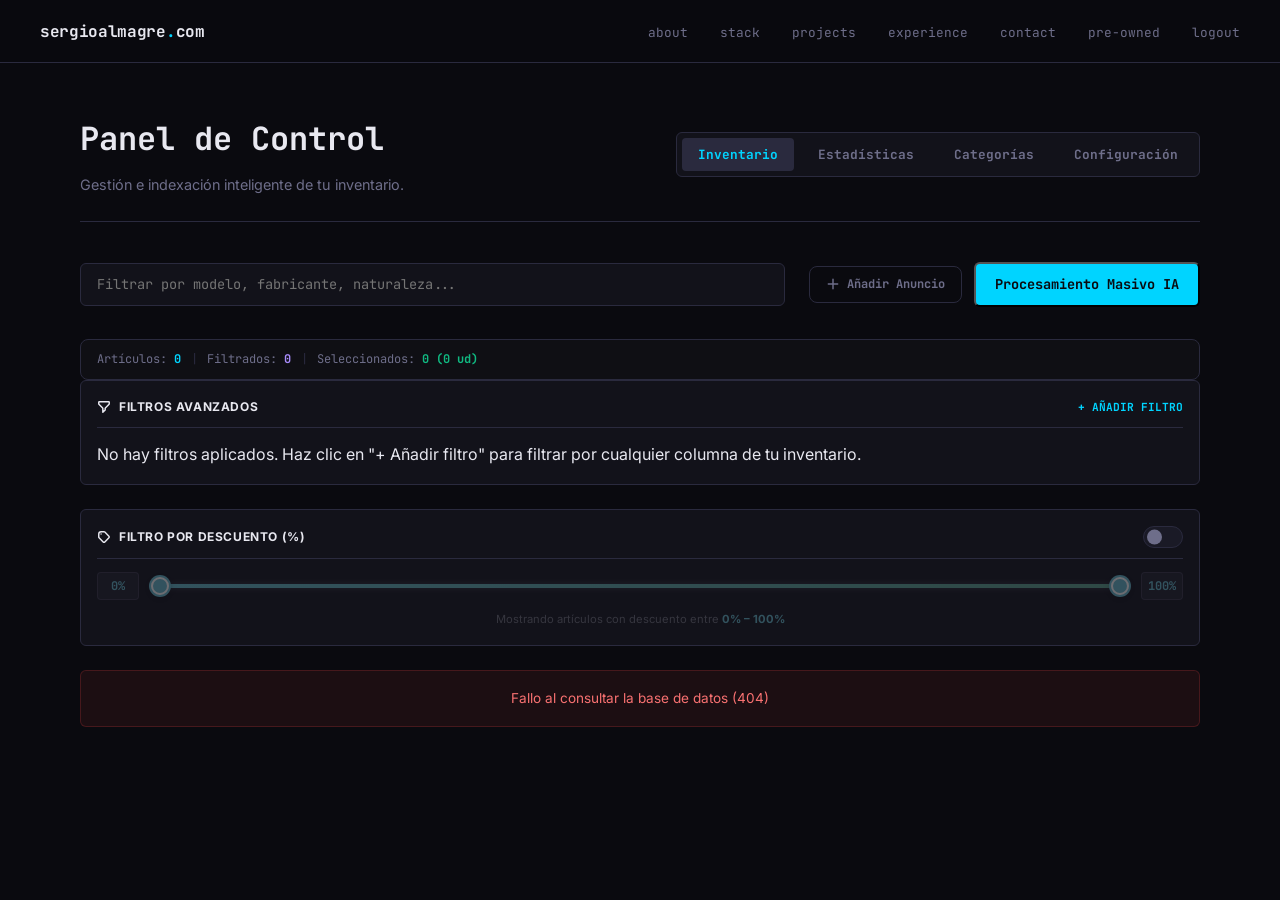
==== dashboard.html @ b67a123d "audiovisual material by category" ====
<!DOCTYPE html>
<html lang="es">
<head>
  <meta charset="UTF-8">
  <meta name="viewport" content="width=device-width, initial-scale=1.0">
  <title>Dashboard Administrador — Sergio Almagre</title>
  
  <link rel="preconnect" href="https://fonts.googleapis.com" />
  <link rel="preconnect" href="https://fonts.gstatic.com" crossorigin />
  <link href="https://fonts.googleapis.com/css2?family=JetBrains+Mono:wght@300;400;500;700&family=Inter:wght@300;400;500;600;800&display=swap" rel="stylesheet" />
  
  <link rel="stylesheet" href="style.css?v=4" />
  <link rel="stylesheet" href="preowned.css" />
  <link rel="icon" type="image/png" href="favicon.png" />
</head>
<body class="admin-body-bg">

  <!-- NAV -->
  <nav class="nav">
    <span class="nav-logo" onclick="window.location.href='/'" style="cursor: pointer;">sergioalmagre<span class="accent">.</span>com</span>
    <ul class="nav-links">
      <li><a href="/#about">about</a></li>
      <li><a href="/#stack">stack</a></li>
      <li><a href="/#projects">projects</a></li>
      <li><a href="/#experience">experience</a></li>
      <li><a href="/#contact">contact</a></li>
      <li><a href="/preowned.html">pre-owned</a></li>
      <li><a href="#" id="logout-btn" class="accent">logout</a></li>
    </ul>
  </nav>

  <main class="dashboard-container">
    
    <!-- HEADER -->
    <header class="dash-header">
      <div>
        <h1 class="dash-title">Panel de Control</h1>
        <p class="dash-subtitle">Gestión e indexación inteligente de tu inventario.</p>
      </div>
      
      <!-- TABS SELECTOR -->
      <div class="dash-tabs">
        <button class="tab-btn active" id="tab-inventario-btn" data-tab="inventario-tab">Inventario</button>
        <button class="tab-btn" id="tab-stats-btn" data-tab="stats-tab">Estadísticas</button>
        <button class="tab-btn" id="tab-categories-btn" data-tab="categories-tab">Categorías</button>
        <button class="tab-btn" id="tab-config-btn" data-tab="config-tab">Configuración</button>
      </div>
    </header>

    <!-- TOAST NOTIFICATION CONTAINER -->
    <div id="toast-container" class="toast-container"></div>

    <!-- BULK PROGRESS -->
    <div id="bulk-progress-panel" class="bulk-progress-panel hidden" style="margin-bottom: 1.5rem;">
      <div class="bulk-progress-header">
        <span>Procesando artículos con IA (Tavily + Grok)...</span>
        <button id="cancel-bulk-btn" class="btn-cancel">Detener</button>
      </div>
      <div class="progress-bar-container">
        <div id="bulk-progress-bar" class="progress-bar" style="width: 0%"></div>
      </div>
      <div id="bulk-progress-status" class="progress-status">0 de 0 procesados</div>
    </div>

    <!-- MAIN TABS CONTENT -->
    
    <!-- TAB 1: INVENTARIO -->
    <div id="inventario-tab" class="tab-content">
      <!-- INVENTARIO FILTERS -->
      <!-- ACTIONS BAR -->
      <section class="dash-actions" style="margin-top: 1.5rem;">
        <!-- Búsqueda -->
        <div class="dash-search-wrap">
          <input type="text" id="dash-search" placeholder="Filtrar por modelo, fabricante, naturaleza...">
        </div>
        
        <!-- Filtros Rápidos / Acciones -->
        <div class="dash-quick-filters" style="display: flex; gap: 0.75rem; align-items: center; flex-wrap: wrap;">
          <button id="add-item-btn" class="btn-ghost" style="padding: 0.6rem 1rem; display: flex; align-items: center; gap: 0.4rem; font-weight: 700;">
            <svg style="width: 14px; height: 14px;" fill="none" viewBox="0 0 24 24" stroke="currentColor">
              <path stroke-linecap="round" stroke-linejoin="round" stroke-width="2.5" d="M12 4v16m8-8H4" />
            </svg>
            Añadir Anuncio
          </button>
          <button id="bulk-enrich-btn" class="btn-primary bulk-btn">
            Procesamiento Masivo IA
          </button>
        </div>
      </section>

      <!-- METRICAS DE CONTEO RÁPIDAS -->
      <div class="dash-stats-bar">
        <span>Artículos: <strong class="accent" id="stat-notion-count">0</strong></span>
        <span class="divider">|</span>
        <span>Filtrados: <strong class="accent-purple" id="stat-filtered-count">0</strong></span>
        <span class="divider">|</span>
        <span>Seleccionados: <strong class="accent-green" id="stat-selected-count">0 (0 ud)</strong></span>
      </div>

      <!-- CONSTRUCTOR DE FILTROS DINÁMICOS -->
      <section class="filter-constructor-section" id="filter-constructor">
        <div class="filter-constructor-header">
          <h3>
            <svg fill="none" viewBox="0 0 24 24" stroke="currentColor" style="width: 14px; height: 14px; display: inline-block; vertical-align: middle;">
              <path stroke-linecap="round" stroke-linejoin="round" stroke-width="2.5" d="M3 4a1 1 0 011-1h16a1 1 0 011 1v2.586a1 1 0 01-.293.707l-6.414 6.414a1 1 0 00-.293.707V17l-4 4v-6.586a1 1 0 00-.293-.707L3.293 7.293A1 1 0 013 6.586V4z" />
            </svg>
            Filtros Avanzados
          </h3>
          <div class="filter-constructor-actions">
            <button type="button" id="add-filter-rule-btn" class="btn-text">+ Añadir filtro</button>
            <button type="button" id="clear-filters-btn" class="btn-text-danger hidden">Borrar filtros</button>
          </div>
        </div>
        <div id="filter-rules-list" class="filter-rules-list">
          <p class="text-xs text-dim italic py-2" id="no-filters-msg">
            No hay filtros aplicados. Haz clic en "+ Añadir filtro" para filtrar por cualquier columna de tu inventario.
          </p>
        </div>
      </section>

      <!-- FILTRO DE RANGO DE DESCUENTO -->
      <section class="filter-constructor-section discount-filter-section" id="discount-filter-section" style="margin-bottom: 1.5rem;">
        <div class="filter-constructor-header">
          <h3>
            <svg fill="none" viewBox="0 0 24 24" stroke="currentColor" style="width: 14px; height: 14px; display: inline-block; vertical-align: middle;">
              <path stroke-linecap="round" stroke-linejoin="round" stroke-width="2.5" d="M7 7h.01M7 3h5c.512 0 1.024.195 1.414.586l7 7a2 2 0 010 2.828l-7 7a2 2 0 01-2.828 0l-7-7A1.994 1.994 0 013 12V7a4 4 0 014-4z" />
            </svg>
            Filtro por Descuento (%)
          </h3>
          <label class="toggle-switch" title="Activar / Desactivar filtro de descuento">
            <input type="checkbox" id="discount-filter-toggle">
            <span class="toggle-slider"></span>
          </label>
        </div>
        <div id="discount-filter-body" class="discount-filter-body disabled">
          <div class="discount-range-labels">
            <span class="discount-range-badge min-badge">
              <span id="discount-min-label">0</span>%
            </span>
            <span class="discount-range-track-wrap">
              <div class="dual-range-wrapper">
                <div class="dual-range-track"></div>
                <div class="dual-range-fill" id="dual-range-fill"></div>
                <input type="range" id="discount-min" class="dual-range dual-range-min" min="0" max="100" value="0" step="1">
                <input type="range" id="discount-max" class="dual-range dual-range-max" min="0" max="100" value="100" step="1">
              </div>
            </span>
            <span class="discount-range-badge max-badge">
              <span id="discount-max-label">100</span>%
            </span>
          </div>
          <p style="font-size: 0.7rem; color: var(--text-dim); margin-top: 0.6rem; text-align: center;">
            Mostrando artículos con descuento entre <strong id="discount-range-summary" class="accent">0% – 100%</strong>
          </p>
        </div>
      </section>

      <!-- LOADER / ERROR STATES -->
      <div id="dash-loader" class="loader">
        <div class="spinner"></div>
        <p>Cargando inventario...</p>
      </div>
      <div id="dash-error" class="alert-box error hidden"></div>

      <!-- ITEMS CARDS CONTAINER -->
      <div id="items-list-container" class="items-list-container hidden">
        <div class="items-list-header">
          <label class="flex items-center gap-2 cursor-pointer select-none">
            <input type="checkbox" id="select-all-items" class="custom-checkbox">
            <span>Seleccionar todos</span>
          </label>
        </div>
        <div id="items-list" class="items-list">
          <!-- Se inyecta dinámicamente -->
        </div>
      </div>
    </div>

    <!-- TAB 2: ESTADÍSTICAS -->
    <div id="stats-tab" class="tab-content hidden">
      <!-- ESTADÍSTICAS FILTERS -->
      <!-- ACTIONS BAR -->
      <section class="dash-actions" style="margin-top: 1.5rem;">
        <div class="dash-search-wrap" style="flex: 1;">
          <input type="text" id="stats-dash-search" placeholder="Filtrar estadísticas por modelo, fabricante, naturaleza...">
        </div>
      </section>

      <!-- CONSTRUCTOR DE FILTROS DINÁMICOS ESTADÍSTICAS -->
      <section class="filter-constructor-section" id="stats-filter-constructor" style="margin-top: 1rem;">
        <div class="filter-constructor-header">
          <h3>
            <svg fill="none" viewBox="0 0 24 24" stroke="currentColor" style="width: 14px; height: 14px; display: inline-block; vertical-align: middle;">
              <path stroke-linecap="round" stroke-linejoin="round" stroke-width="2.5" d="M3 4a1 1 0 011-1h16a1 1 0 011 1v2.586a1 1 0 01-.293.707l-6.414 6.414a1 1 0 00-.293.707V17l-4 4v-6.586a1 1 0 00-.293-.707L3.293 7.293A1 1 0 013 6.586V4z" />
            </svg>
            Filtros Estadísticas
          </h3>
          <div class="filter-constructor-actions">
            <button type="button" id="stats-add-filter-rule-btn" class="btn-text">+ Añadir filtro</button>
            <button type="button" id="stats-clear-filters-btn" class="btn-text-danger hidden">Borrar filtros</button>
          </div>
        </div>
        <div id="stats-filter-rules-list" class="filter-rules-list">
          <p class="text-xs text-dim italic py-2" id="stats-no-filters-msg">
            No hay filtros aplicados a las estadísticas. Haz clic en "+ Añadir filtro" para segmentar el análisis.
          </p>
        </div>
      </section>

      <!-- FILTRO DE RANGO DE DESCUENTO ESTADÍSTICAS -->
      <section class="filter-constructor-section discount-filter-section" id="stats-discount-filter-section" style="margin-bottom: 1.5rem;">
        <div class="filter-constructor-header">
          <h3>
            <svg fill="none" viewBox="0 0 24 24" stroke="currentColor" style="width: 14px; height: 14px; display: inline-block; vertical-align: middle;">
              <path stroke-linecap="round" stroke-linejoin="round" stroke-width="2.5" d="M7 7h.01M7 3h5c.512 0 1.024.195 1.414.586l7 7a2 2 0 010 2.828l-7 7a2 2 0 01-2.828 0l-7-7A1.994 1.994 0 013 12V7a4 4 0 014-4z" />
            </svg>
            Descuento Estadísticas (%)
          </h3>
          <label class="toggle-switch" title="Activar / Desactivar filtro de descuento en estadísticas">
            <input type="checkbox" id="stats-discount-filter-toggle">
            <span class="toggle-slider"></span>
          </label>
        </div>
        <div id="stats-discount-filter-body" class="discount-filter-body disabled">
          <div class="discount-range-labels">
            <span class="discount-range-badge min-badge">
              <span id="stats-discount-min-label">0</span>%
            </span>
            <span class="discount-range-track-wrap">
              <div class="dual-range-wrapper">
                <div class="dual-range-track"></div>
                <div class="dual-range-fill" id="stats-dual-range-fill"></div>
                <input type="range" id="stats-discount-min" class="dual-range dual-range-min" min="0" max="100" value="0" step="1">
                <input type="range" id="stats-discount-max" class="dual-range dual-range-max" min="0" max="100" value="100" step="1">
              </div>
            </span>
            <span class="discount-range-badge max-badge">
              <span id="stats-discount-max-label">100</span>%
            </span>
          </div>
          <p style="font-size: 0.7rem; color: var(--text-dim); margin-top: 0.6rem; text-align: center;">
            Mostrando estadísticas entre descuentos de <strong id="stats-discount-range-summary" class="accent">0% – 100%</strong>
          </p>
        </div>
      </section>

      <section class="stats-grid">
        <!-- Card: Total Unidades (stock restante + vendidas) -->
        <div class="stats-card">
          <span class="stats-card-label">Total Unidades</span>
          <span class="stats-card-value" id="stat-total-units">0</span>
          <span class="stats-card-desc" id="stat-sold-units">0 vendidas</span>
        </div>
        <!-- Card: Inversión Total (en stock activo) -->
        <div class="stats-card highlight-profit">
          <span class="stats-card-label">Inversión en Stock</span>
          <span class="stats-card-value" id="stat-total-cost">0 €</span>
          <span class="stats-card-desc" id="stat-recovered-cost">Recuperado: 0 €</span>
        </div>
        <!-- Card: Ingresos Potenciales (stock restante) + ingresos reales -->
        <div class="stats-card highlight-success">
          <span class="stats-card-label">Ingresos Potenciales</span>
          <span class="stats-card-value" id="stat-total-revenue">0 €</span>
          <span class="stats-card-desc" id="stat-real-income">Ingresado: 0 € · Neto: 0 €</span>
        </div>
        <!-- Card: Valor Retail Total -->
        <div class="stats-card" style="border-color: rgba(59, 130, 246, 0.3);">
          <span class="stats-card-label">Valor Retail Total</span>
          <span class="stats-card-value" id="stat-total-retail" style="color: #3b82f6;">0 €</span>
          <span class="stats-card-desc">Suma de precios nuevos retail</span>
        </div>
      </section>

      <!-- GRÁFICOS MODERNOS DE RENDIMIENTO -->
      <div class="stats-chart-section" style="margin-top: 1.5rem;">
        <div class="stats-charts-grid" style="display: grid; grid-template-columns: repeat(auto-fit, minmax(320px, 1fr)); gap: 1.5rem; margin-top: 0.5rem;">
          <!-- Chart 1: Bar Chart -->
          <div style="background: var(--bg2); border: 1px solid var(--border); border-radius: var(--radius); padding: 1.5rem;">
            <div style="display: flex; justify-content: space-between; align-items: center; margin-bottom: 1rem; flex-wrap: wrap; gap: 0.5rem;">
              <h3 class="stats-sec-title" style="margin: 0;">// distribución_ingresos_por_categoría</h3>
            </div>
            <div style="position: relative; height: 230px;">
              <canvas id="stats-chart" style="width: 100%; height: 100%; display: block;"></canvas>
            </div>
          </div>
          <!-- Chart 2: Unsold vs Sold Pie Chart -->
          <div style="background: var(--bg2); border: 1px solid var(--border); border-radius: var(--radius); padding: 1.5rem;">
            <div style="display: flex; justify-content: space-between; align-items: center; margin-bottom: 1rem; flex-wrap: wrap; gap: 0.5rem;">
              <h3 class="stats-sec-title" style="margin: 0;">// volumen_sin_vender_vs_vendido</h3>
            </div>
            <div style="position: relative; height: 230px;">
              <canvas id="stats-pie-chart-units" style="width: 100%; height: 100%; display: block;"></canvas>
            </div>
          </div>
          <!-- Chart 3: Investment vs Earnings Pie Chart -->
          <div style="background: var(--bg2); border: 1px solid var(--border); border-radius: var(--radius); padding: 1.5rem;">
            <div style="display: flex; justify-content: space-between; align-items: center; margin-bottom: 1rem; flex-wrap: wrap; gap: 0.5rem;">
              <h3 class="stats-sec-title" style="margin: 0;">// inversión_vs_conseguido_por_ventas</h3>
            </div>
            <div style="position: relative; height: 230px;">
              <canvas id="stats-pie-chart-finance" style="width: 100%; height: 100%; display: block;"></canvas>
            </div>
          </div>
        </div>
      </div>

      <!-- TABLA DETALLE FINANCIERO -->
      <div class="stats-table-section">
        <h3 class="stats-sec-title">// desglose_financiero_por_categoria</h3>
        <div class="table-responsive">
          <table class="dash-table">
            <thead>
              <tr>
                <th>Categoría</th>
                <th>Artículos</th>
                <th>Costo</th>
                <th>Venta Estimada</th>
                <th>Beneficio Estimado</th>
                <th>Margen Promedio</th>
              </tr>
            </thead>
            <tbody id="stats-table-body">
              <!-- Se inyecta con JS -->
            </tbody>
          </table>
        </div>
      </div>
    </div>

    <!-- TAB 3: CATEGORÍAS -->
    <div id="categories-tab" class="tab-content hidden">
      <section class="dash-actions" style="margin-top: 1.5rem;">
        <div class="dash-categories-header">
          <h2>// gestión_de_categorías</h2>
          <p style="font-size: 0.8rem; color: var(--text-dim); margin: 0;">
            Selecciona la imagen representativa de cada categoría. Esta imagen se mostrará en la vista de categorías de la página pública.
          </p>
        </div>
      </section>

      <div id="dash-categories-loader" class="loader">
        <div class="spinner"></div>
        <p>Cargando categorías...</p>
      </div>

      <div id="dash-categories-error" class="alert-box error hidden"></div>

      <div id="dash-categories-grid" class="dash-categories-grid hidden">
        <div class="categories-grid">
          <!-- Se inyecta dinámicamente con JS -->
        </div>
      </div>

      <!-- Modal for picking category image -->
      <div id="category-image-picker-modal" class="modal-overlay hidden">
        <div class="modal-card" style="max-width: 650px;">
          <div class="modal-body-padding">
            <div style="display: flex; justify-content: space-between; align-items: flex-start;">
              <div>
                <h3 class="flex items-center gap-2" style="font-size: 1.2rem; font-weight: 800; color: var(--accent); margin: 0;">
                  <svg style="width: 20px; height: 20px;" fill="none" viewBox="0 0 24 24" stroke="currentColor">
                    <path stroke-linecap="round" stroke-linejoin="round" stroke-width="2" d="M4 16l4.586-4.586a2 2 0 012.828 0L16 16m-2-2l1.586-1.586a2 2 0 012.828 0L20 14m-6-6h.01M6 20h12a2 2 0 002-2V6a2 2 0 00-2-2H6a2 2 0 00-2 2v12a2 2 0 002 2z" />
                  </svg>
                  Imagen de categoría
                </h3>
                <p class="modal-subtitle-text mt-1" style="font-size: 0.8rem;">
                  Selecciona la imagen que representará a <strong id="category-picker-name" class="accent"></strong> en la vista pública.
                </p>
              </div>
              <button id="category-picker-close" class="btn-ghost" style="padding: 0.3rem 0.6rem; font-size: 1.2rem; line-height: 1;">&times;</button>
            </div>

            <div id="category-image-picker-grid" class="category-image-picker-grid">
              <!-- Se inyecta dinámicamente -->
            </div>

            <div class="modal-actions-row mt-4" style="display: flex; justify-content: flex-end; gap: 0.8rem;">
              <button id="category-picker-cancel" class="btn-ghost">Cancelar</button>
              <button id="category-picker-save" class="btn-primary" disabled>Guardar selección</button>
            </div>
          </div>
        </div>
      </div>
    </div>

    <!-- TAB 4: CONFIGURACIÓN -->
    <div id="config-tab" class="tab-content hidden">
      <section style="background: var(--bg2); border: 1px solid var(--border); border-radius: var(--radius); max-width: 600px; margin: 1.5rem auto; padding: 2rem; box-shadow: 0 4px 20px rgba(0,0,0,0.2);">
        <h3 class="accent" style="margin-top: 0; margin-bottom: 1.5rem; font-size: 1.25rem; font-weight: 800; border-bottom: 1px solid var(--border); padding-bottom: 0.75rem;">
          // configuración_inteligencia_artificial
        </h3>
        
        <div style="margin-bottom: 1.75rem;">
          <label for="ai-model-select" style="display:block; font-weight:700; text-transform:uppercase; color:var(--text-dim); margin-bottom:0.5rem; font-size: 0.75rem; letter-spacing: 0.05em;">
            Modelo de Lenguaje (Tasador)
          </label>
          <select id="ai-model-select" class="form-control-input" style="background: var(--bg3); border-color: var(--border); padding: 0.75rem; font-family: inherit; font-size: 0.9rem; cursor: pointer; color: var(--text);">
            <optgroup label="Groq Cloud (Velocidad e Inferencia Instantánea)">
              <option value="llama-3.1-8b-instant">Llama 3.1 8B (Flash) — Ultrarrápido, ideal para procesamiento masivo</option>
              <option value="llama-3.3-70b-versatile">Llama 3.3 70B (Versatile) — Muy preciso y descriptivo</option>
              <option value="llama3-8b-8192">Llama 3 8B (Llama3 Flash)</option>
            </optgroup>
            <optgroup label="DeepSeek (Razonamiento y Lógica Superior)">
              <option value="deepseek-chat">DeepSeek V3 (Chat) — Excelente relación calidad/precio</option>
              <option value="deepseek-reasoner">DeepSeek R1 (Reasoner) — Razonamiento analítico profundo</option>
            </optgroup>
            <optgroup label="xAI (Grok)">
              <option value="grok-2-latest">Grok 2 — Modelo avanzado de Twitter/xAI</option>
            </optgroup>
          </select>
          <p style="font-size: 0.75rem; color: var(--text-dim); margin-top: 0.75rem; line-height: 1.5;">
            Selecciona el motor de IA que se utilizará tanto para el análisis individual de cada tarjeta como para el procesamiento masivo de la tasación. Asegúrate de tener la variable de entorno correspondiente configurada (<code>GROQ_API_KEY</code>, <code>DEEPSEEK_API_KEY</code> o <code>XAI_API_KEY</code>).
          </p>
        </div>

        <button id="save-config-btn" class="btn-primary" style="width: 100%; padding: 0.85rem; font-weight: 700; text-transform: uppercase; font-size: 0.8rem; letter-spacing: 0.05em; display: flex; align-items: center; justify-content: center; gap: 0.5rem;">
          <svg style="width: 14px; height: 14px;" fill="none" viewBox="0 0 24 24" stroke="currentColor"><path stroke-linecap="round" stroke-linejoin="round" stroke-width="2.5" d="M8 7H5a2 2 0 00-2 2v9a2 2 0 002 2h14a2 2 0 002-2V9a2 2 0 00-2-2h-3m-1 4l-3 3m0 0l-3-3m3 3V4"/></svg>
          Guardar Configuración
        </button>
      </section>
    </div>

  </main>

  <!-- MODAL DE PRECIO DE VENTA (Vendido confirmation) -->
  <div id="sell-price-modal" class="modal-overlay hidden">
    <div class="modal-card max-w-md">
      <div class="modal-body-padding">
        <h3 class="gradient-text-rose-amber flex items-center gap-2">
          <svg fill="none" viewBox="0 0 24 24" stroke="currentColor" style="width: 20px; height: 20px; color: #f43f5e;">
            <path stroke-linecap="round" stroke-linejoin="round" stroke-width="2" d="M9 11l3-3m0 0l3 3m-3-3v8m0-13a9 9 0 11-18 0 9 9 0 0118 0z" />
          </svg>
          Confirmar Precio de Venta
        </h3>
        <p class="modal-subtitle-text">
          Introduce el precio real al que has vendido <span id="sell-price-modal-item-name" class="font-bold text-white"></span>. Este dato se guardará en tu inventario.
        </p>
        
        <div class="grid grid-cols-2 gap-4 mt-4">
          <div>
            <label class="block text-label mb-1.5">Precio Compra (€)</label>
            <div class="relative">
              <input type="number" id="sell-modal-purchase-price" placeholder="Ej: 80" class="modal-input">
              <span class="input-suffix">EUR</span>
            </div>
          </div>
          <div>
            <label class="block text-label mb-1.5">Precio Venta Final (€)</label>
            <div class="relative">
              <input type="number" id="sell-modal-sale-price" placeholder="Ej: 150" class="modal-input">
              <span class="input-suffix">EUR</span>
            </div>
          </div>
        </div>
        <div class="flex justify-between items-center text-[10px] text-dim mt-3">
          <span>Modifica o confirma el coste para asegurar previsiones correctas.</span>
          <span id="sell-price-modal-suggested-price-wrap" class="hidden">Sugerido: <strong class="accent" id="sell-price-modal-suggested-price">0 €</strong></span>
        </div>
        <div class="modal-actions-row mt-6">
          <button id="sell-price-modal-cancel" class="btn-ghost">Cancelar</button>
          <button id="sell-price-modal-confirm" class="btn-rose">Confirmar Venta</button>
        </div>
      </div>
    </div>
  </div>

  <!-- MODAL DE DIÁLOGO / CONFIRMACIÓN GENERAL -->
  <div id="general-confirm-modal" class="modal-overlay hidden" style="z-index: 10100;">
    <div class="modal-card max-w-md">
      <div class="modal-body-padding">
        <h3 id="confirm-modal-title" class="accent-purple">Confirmación</h3>
        <p id="confirm-modal-message" class="modal-subtitle-text mt-3"></p>
        <div class="modal-actions-row mt-6">
          <button id="confirm-modal-cancel" class="btn-ghost">Cancelar</button>
          <button id="confirm-modal-confirm" class="btn-primary">Aceptar</button>
        </div>
      </div>
    </div>
  </div>

  <!-- MODAL DE CONFIGURACIÓN DE PROPIEDADES INDIVIDUALES (TABLA VERTICAL CLAVE-VALOR) -->
  <div id="item-config-modal" class="modal-overlay hidden">
    <div class="modal-card" style="max-width: 650px; display: flex; flex-direction: column; max-height: 85vh; overflow: hidden;">
      <!-- Header: fixed, no scroll -->
      <div class="modal-body-padding" style="padding-bottom: 0.75rem; flex-shrink: 0;">
        <h3 class="flex items-center gap-2" style="font-size: 1.2rem; font-weight: 800; color: var(--accent);">
          <svg style="width: 20px; height: 20px;" fill="none" viewBox="0 0 24 24" stroke="currentColor">
            <path stroke-linecap="round" stroke-linejoin="round" stroke-width="2" d="M10.325 4.317c.426-1.756 2.924-1.756 3.35 0a1.724 1.724 0 002.573 1.066c1.543-.94 3.31.826 2.37 2.37a1.724 1.724 0 001.065 2.572c1.756.426 1.756 2.924 0 3.35a1.724 1.724 0 00-1.066 2.573c.94 1.543-.826 3.31-2.37 2.37a1.724 1.724 0 00-2.572 1.065c-.426 1.756-2.924 1.756-3.35 0a1.724 1.724 0 00-2.573-1.066c-1.543.94-3.31-.826-2.37-2.37a1.724 1.724 0 00-1.065-2.572c-1.756-.426-1.756-2.924 0-3.35a1.724 1.724 0 001.066-2.573c-.94-1.543.826-3.31 2.37-2.37.996.608 2.296.07 2.572-1.065z" />
            <path stroke-linecap="round" stroke-linejoin="round" stroke-width="2" d="M15 12a3 3 0 11-6 0 3 3 0 016 0z" />
          </svg>
          Propiedades Avanzadas del Artículo
        </h3>
        <p class="modal-subtitle-text mt-1" style="font-size: 0.8rem;">
          Modifica los valores del artículo guardados en la base de datos principal. Las columnas de solo lectura (relaciones, fórmulas, etc.) están deshabilitadas.
        </p>
      </div>

      <!-- Body: scrollable table -->
      <div style="flex: 1; overflow-y: auto; padding: 0 1.5rem; min-height: 0;">
        <div style="border: 1px solid var(--border); border-radius: 8px; margin-top: 0.5rem;">
          <table class="dash-table" style="width: 100%; border-collapse: collapse; margin: 0;">
            <thead>
              <tr style="background: var(--bg3);">
                <th style="font-size: 0.7rem; padding: 0.6rem 0.8rem; text-transform: uppercase;">Propiedad (Clave)</th>
                <th style="font-size: 0.7rem; padding: 0.6rem 0.8rem; text-transform: uppercase;">Valor</th>
              </tr>
            </thead>
            <tbody id="config-properties-body">
              <!-- Injected dynamically as key-value rows -->
            </tbody>
          </table>
        </div>
      </div>

      <!-- Footer: fixed buttons, never scrolls -->
      <div style="flex-shrink: 0; padding: 1rem 1.5rem; border-top: 1px solid var(--border); background: var(--bg2); border-radius: 0 0 var(--radius) var(--radius); display: flex; justify-content: space-between; align-items: center; gap: 0.8rem;">
        <button id="config-modal-delete" class="btn-ghost" style="color: #f43f5e; border-color: rgba(244,63,94,0.4); display: flex; align-items: center; gap: 0.4rem;">
          <svg style="width: 14px; height: 14px;" fill="none" viewBox="0 0 24 24" stroke="currentColor"><path stroke-linecap="round" stroke-linejoin="round" stroke-width="2.5" d="M19 7l-.867 12.142A2 2 0 0116.138 21H7.862a2 2 0 01-1.995-1.858L5 7m5 4v6m4-6v6m1-10V4a1 1 0 00-1-1h-4a1 1 0 00-1 1v3M4 7h16"/></svg>
          Eliminar Artículo
        </button>
        <div style="display: flex; gap: 0.8rem;">
          <button id="config-modal-cancel" class="btn-ghost">Cancelar</button>
          <button id="config-modal-save" class="btn-primary">Guardar propiedades</button>
        </div>
      </div>
    </div>
  </div>

  <!-- MODAL DE CREAR UN NUEVO ANUNCIO -->
  <div id="add-item-modal" class="modal-overlay hidden">
    <div class="modal-card" style="max-width: 650px;">
      <div class="modal-body-padding">
        <h3 class="flex items-center gap-2" style="font-size: 1.2rem; font-weight: 800; color: var(--accent);">
          <svg style="width: 20px; height: 20px;" fill="none" viewBox="0 0 24 24" stroke="currentColor">
            <path stroke-linecap="round" stroke-linejoin="round" stroke-width="2.5" d="M12 4v16m8-8H4" />
          </svg>
          Añadir Nuevo Anuncio
        </h3>
        <p class="modal-subtitle-text mt-1" style="font-size: 0.8rem;">
          Crea un nuevo artículo en tu inventario de Notion. Puedes rellenar los datos manualmente o usar la IA para autocompletar la tasación en base al modelo.
        </p>

        <div style="max-height: 480px; overflow-y: auto; margin-top: 1.25rem; padding-right: 0.5rem;">
          <!-- MODEL / TITLE -->
          <div class="mb-4">
            <label class="block text-label mb-1.5 font-bold">Nombre / Modelo del Producto *</label>
            <div style="display: flex; gap: 0.5rem; align-items: center;">
              <input type="text" id="add-item-title" placeholder="Ej: Sony Alpha 7 IV" class="modal-input" style="flex: 1;">
              <button id="add-item-ai-btn" class="btn-ghost" style="padding: 0.6rem 1rem; display: flex; align-items: center; gap: 0.4rem; font-weight: 700; border: 1px solid var(--accent); color: var(--accent); white-space: nowrap;">
                ✨ Autocompletar con IA
              </button>
            </div>
          </div>

          <!-- CATEGORY / BRAND -->
          <div class="grid grid-cols-2 gap-4 mb-4">
            <div>
              <label class="block text-label mb-1.5 font-bold">Categoría (Naturaleza)</label>
              <select id="add-item-category-select" class="modal-input"></select>
              <input type="text" id="add-item-category-custom" placeholder="Especificar categoría..." class="modal-input hidden mt-2">
            </div>
            <div>
              <label class="block text-label mb-1.5 font-bold">Fabricante</label>
              <select id="add-item-brand-select" class="modal-input"></select>
              <input type="text" id="add-item-brand-custom" placeholder="Especificar fabricante..." class="modal-input hidden mt-2">
            </div>
          </div>

          <!-- PRICING -->
          <div class="grid grid-cols-3 gap-4 mb-4">
            <div>
              <label class="block text-label mb-1.5 font-bold">Precio Compra (€)</label>
              <input type="number" id="add-item-purchase" placeholder="Ej: 80" class="modal-input">
            </div>
            <div>
              <label class="block text-label mb-1.5 font-bold">Precio Sugerido (€)</label>
              <input type="number" id="add-item-sale" placeholder="Ej: 150" class="modal-input">
            </div>
            <div>
              <label class="block text-label mb-1.5 font-bold">Precio Nuevo/Retail (€)</label>
              <input type="number" id="add-item-retail" placeholder="Ej: 220" class="modal-input">
            </div>
          </div>

          <!-- IMAGE URL & STOCK / PUBLICAR -->
          <div class="grid grid-cols-3 gap-4 mb-4">
            <div class="col-span-2" style="grid-column: span 2 / span 2;">
              <label class="block text-label mb-1.5 font-bold">Imagen URL</label>
              <input type="text" id="add-item-image" placeholder="https://ejemplo.com/foto.jpg" class="modal-input">
            </div>
            <div>
              <label class="block text-label mb-1.5 font-bold">Cantidad (Stock)</label>
              <input type="number" id="add-item-quantity" value="1" min="1" placeholder="Ej: 1" class="modal-input">
            </div>
          </div>

          <!-- PUBLICADO STATUS -->
          <div class="mb-4">
            <label style="display: flex; align-items: center; gap: 0.6rem; cursor: pointer; padding: 0.75rem 1rem; background: var(--bg3); border: 1px solid var(--border); border-radius: 6px; font-size: 0.85rem; font-weight: 600; color: var(--text);">
              <input type="checkbox" id="add-item-publicar" style="width: 18px; height: 18px; accent-color: var(--accent); cursor: pointer;">
              <span>Publicar automáticamente (Visible en la web y catálogo)</span>
            </label>
          </div>

          <!-- DESCRIPTION -->
          <div class="mb-2">
            <label class="block text-label mb-1.5 font-bold">Descripción (Wallapop / Web)</label>
            <textarea id="add-item-description" placeholder="Aquí aparecerá la descripción atractiva generada por la IA o redactada por ti..." class="modal-input" style="height: 120px; resize: vertical;"></textarea>
          </div>
        </div>

        <div class="modal-actions-row mt-6" style="display: flex; justify-content: flex-end; gap: 0.8rem;">
          <button id="add-item-cancel" class="btn-ghost">Cancelar</button>
          <button id="add-item-save" class="btn-primary">Guardar Anuncio</button>
        </div>
      </div>
    </div>
  </div>

  <!-- MODAL SELECCIÓN DE CAMPOS PARA ANALIZAR CON IA -->
  <div id="ai-fields-modal" class="modal-overlay hidden">
    <div class="modal-card" style="max-width: 480px;">
      <div class="modal-body-padding">
        <h3 class="flex items-center gap-2" style="font-size: 1.15rem; font-weight: 800; color: var(--accent);">
          <svg style="width: 20px; height: 20px;" fill="none" viewBox="0 0 24 24" stroke="currentColor">
            <path stroke-linecap="round" stroke-linejoin="round" stroke-width="2.5" d="M13 10V3L4 14h7v7l9-11h-7z" />
          </svg>
          Campos a Autocompletar con IA
        </h3>
        <p id="ai-fields-modal-subtitle" class="modal-subtitle-text mt-1" style="font-size: 0.8rem; color: var(--text-dim);">
          Selecciona qué información deseas que la IA genere o sobreescriba:
        </p>

        <div style="margin-top: 1.25rem; display: flex; flex-direction: column; gap: 0.65rem;">
          <label style="display: flex; align-items: center; gap: 0.75rem; padding: 0.6rem 0.8rem; background: var(--bg3); border: 1px solid var(--border); border-radius: 6px; cursor: pointer; font-size: 0.85rem; font-weight: 600; color: var(--text);">
            <input type="checkbox" id="ai-field-title" checked style="width: 18px; height: 18px; accent-color: var(--accent); cursor: pointer;">
            <div>
              <div>Título de Venta Optimizado</div>
              <div style="font-size: 0.7rem; color: var(--text-dim); font-weight: normal;">Nombre atractivo sugerido para la venta</div>
            </div>
          </label>

          <label style="display: flex; align-items: center; gap: 0.75rem; padding: 0.6rem 0.8rem; background: var(--bg3); border: 1px solid var(--border); border-radius: 6px; cursor: pointer; font-size: 0.85rem; font-weight: 600; color: var(--text);">
            <input type="checkbox" id="ai-field-retailPrice" checked style="width: 18px; height: 18px; accent-color: var(--accent); cursor: pointer;">
            <div>
              <div>Precio Retail / Nuevo (€)</div>
              <div style="font-size: 0.7rem; color: var(--text-dim); font-weight: normal;">Precio de referencia de producto nuevo</div>
            </div>
          </label>

          <label style="display: flex; align-items: center; gap: 0.75rem; padding: 0.6rem 0.8rem; background: var(--bg3); border: 1px solid var(--border); border-radius: 6px; cursor: pointer; font-size: 0.85rem; font-weight: 600; color: var(--text);">
            <input type="checkbox" id="ai-field-secondHandPrice" checked style="width: 18px; height: 18px; accent-color: var(--accent); cursor: pointer;">
            <div>
              <div>Precio Sugerido Venta (€)</div>
              <div style="font-size: 0.7rem; color: var(--text-dim); font-weight: normal;">Precio estimado para mercado de ocasión</div>
            </div>
          </label>

          <label style="display: flex; align-items: center; gap: 0.75rem; padding: 0.6rem 0.8rem; background: var(--bg3); border: 1px solid var(--border); border-radius: 6px; cursor: pointer; font-size: 0.85rem; font-weight: 600; color: var(--text);">
            <input type="checkbox" id="ai-field-imageUrl" checked style="width: 18px; height: 18px; accent-color: var(--accent); cursor: pointer;">
            <div>
              <div>Imagen del Producto (URL)</div>
              <div style="font-size: 0.7rem; color: var(--text-dim); font-weight: normal;">Enlace a la fotografía del producto</div>
            </div>
          </label>

          <label style="display: flex; align-items: center; gap: 0.75rem; padding: 0.6rem 0.8rem; background: var(--bg3); border: 1px solid var(--border); border-radius: 6px; cursor: pointer; font-size: 0.85rem; font-weight: 600; color: var(--text);">
            <input type="checkbox" id="ai-field-description" checked style="width: 18px; height: 18px; accent-color: var(--accent); cursor: pointer;">
            <div>
              <div>Descripción Detallada</div>
              <div style="font-size: 0.7rem; color: var(--text-dim); font-weight: normal;">Texto redactado para el anuncio</div>
            </div>
          </label>
        </div>

        <div class="modal-actions-row mt-6" style="display: flex; justify-content: flex-end; gap: 0.8rem;">
          <button id="ai-fields-cancel" class="btn-ghost">Cancelar</button>
          <button id="ai-fields-confirm" class="btn-primary">✨ Continuar y Analizar</button>
        </div>
      </div>
    </div>
  </div>


  <!-- MODAL DE VENTA RÁPIDA -->
  <div id="sell-modal" class="modal-overlay hidden">
    <div class="modal-box" style="max-width: 380px;">
      <div class="modal-header">
        <h2 class="modal-title">🛒 Registrar Venta</h2>
      </div>
      <div class="modal-body" style="padding: 1.25rem 1.5rem;">
        <p id="sell-modal-item-name" style="font-size:0.85rem; color:var(--text); font-weight:600; margin-bottom:1rem;"></p>
        <div style="display:flex; flex-direction:column; gap:0.75rem;">
          <div>
            <label style="font-size:0.75rem; color:var(--text-dim); display:block; margin-bottom:0.3rem;">Unidades a vender</label>
            <input type="number" id="sell-units-input" class="form-control-input" min="1" value="1" style="width:100%; font-size:0.9rem; font-weight:700;">
          </div>
          <div>
            <label style="font-size:0.75rem; color:var(--text-dim); display:block; margin-bottom:0.3rem;">Precio de venta por unidad (€)</label>
            <input type="number" id="sell-price-input" class="form-control-input" min="0" step="0.01" style="width:100%; font-size:0.9rem;" placeholder="Precio sugerido por defecto">
          </div>
          <p id="sell-modal-summary" style="font-size:0.75rem; color:var(--text-dim); background:var(--bg3); border-radius:6px; padding:0.6rem 0.8rem;"></p>
        </div>
      </div>
      <div class="modal-footer">
        <button id="sell-modal-cancel" class="btn-ghost">Cancelar</button>
        <button id="sell-modal-confirm" class="btn-primary">✅ Confirmar Venta</button>
      </div>
    </div>
  </div>

  <script src="dashboard.js?v=19"></script>
</body>
</html>
---- style.css ----
/* ── TOKENS ─────────────────────────────────────────── */
:root {
  --bg:        #0A0A0F;
  --bg2:       #12121A;
  --bg3:       #1A1A26;
  --surface:   #1E1E2E;
  --border:    #2A2A3E;
  --text:      #E8E8F0;
  --text-dim:  #6E6E8A;
  --accent:    #00D4FF;
  --accent2:   #7C3AED;
  --accent-glow: rgba(0, 212, 255, 0.15);
  --font-mono: 'JetBrains Mono', monospace;
  --font-body: 'Inter', sans-serif;
  --radius:    6px;
}

/* ── RESET ───────────────────────────────────────────── */
*, *::before, *::after { box-sizing: border-box; margin: 0; padding: 0; }

html { scroll-behavior: smooth; }

body {
  background: var(--bg);
  color: var(--text);
  font-family: var(--font-body);
  font-size: 16px;
  line-height: 1.7;
  overflow-x: hidden;
}

a { color: inherit; text-decoration: none; }

ul { list-style: none; }

/* ── NAV ─────────────────────────────────────────────── */
.nav {
  position: fixed;
  top: 0; left: 0; right: 0;
  z-index: 100;
  display: flex;
  align-items: center;
  justify-content: space-between;
  padding: 1.1rem 2.5rem;
  background: rgba(10, 10, 15, 0.85);
  backdrop-filter: blur(12px);
  border-bottom: 1px solid var(--border);
}

.nav-logo {
  font-family: var(--font-mono);
  font-size: 1rem;
  font-weight: 700;
  letter-spacing: -0.02em;
}

.nav-links {
  display: flex;
  gap: 2rem;
}

.nav-links a {
  font-family: var(--font-mono);
  font-size: 0.8rem;
  color: var(--text-dim);
  transition: color 0.2s;
}

.nav-links a:hover { color: var(--accent); }

/* ── ACCENT ──────────────────────────────────────────── */
.accent  { color: var(--accent); }
.accent-p { color: var(--accent); }
.dim     { color: var(--text-dim); }

/* ── HERO ────────────────────────────────────────────── */
.hero {
  position: relative;
  min-height: 100vh;
  display: flex;
  align-items: center;
  padding: 8rem 2.5rem 5rem;
  overflow: hidden;
}

.hero-grid-bg {
  position: absolute;
  inset: 0;
  background-image:
    linear-gradient(rgba(0,212,255,0.03) 1px, transparent 1px),
    linear-gradient(90deg, rgba(0,212,255,0.03) 1px, transparent 1px);
  background-size: 48px 48px;
  pointer-events: none;
  mask-image: radial-gradient(ellipse 80% 70% at 50% 50%, black 30%, transparent 100%);
}

.hero::before {
  content: '';
  position: absolute;
  top: -200px; right: -200px;
  width: 600px; height: 600px;
  background: radial-gradient(circle, rgba(124,58,237,0.12) 0%, transparent 70%);
  pointer-events: none;
}

.hero-inner {
  position: relative;
  max-width: 800px;
  width: 100%;
}

.hero-eyebrow {
  font-family: var(--font-mono);
  font-size: 0.85rem;
  color: var(--text-dim);
  margin-bottom: 1.2rem;
  letter-spacing: 0.05em;
}

.hero-name {
  font-family: var(--font-mono);
  font-size: clamp(3rem, 8vw, 6rem);
  font-weight: 700;
  line-height: 1;
  letter-spacing: -0.04em;
  margin-bottom: 1rem;
}

.hero-role {
  font-family: var(--font-mono);
  font-size: 0.95rem;
  color: var(--text-dim);
  margin-bottom: 2.5rem;
  letter-spacing: 0.04em;
}

/* ── TERMINAL ────────────────────────────────────────── */
.terminal {
  background: var(--bg2);
  border: 1px solid var(--border);
  border-radius: var(--radius);
  margin-bottom: 2.5rem;
  max-width: 560px;
  box-shadow: 0 0 40px rgba(0,212,255,0.06);
}

.terminal-bar {
  display: flex;
  align-items: center;
  gap: 0.4rem;
  padding: 0.6rem 1rem;
  border-bottom: 1px solid var(--border);
  background: var(--bg3);
  border-radius: var(--radius) var(--radius) 0 0;
}

.dot {
  width: 10px; height: 10px;
  border-radius: 50%;
}
.dot.red    { background: #FF5F57; }
.dot.yellow { background: #FEBC2E; }
.dot.green  { background: #28C840; }

.terminal-title {
  font-family: var(--font-mono);
  font-size: 0.72rem;
  color: var(--text-dim);
  margin-left: auto;
  margin-right: auto;
}

.terminal-body { padding: 1rem 1.2rem 1.2rem; }

.terminal-line {
  font-family: var(--font-mono);
  font-size: 0.85rem;
  display: flex;
  gap: 0.6rem;
  align-items: baseline;
}

.prompt { color: var(--text-dim); white-space: nowrap; }

.cmd { color: var(--text); }

.cursor {
  color: var(--accent);
  animation: blink 1s step-end infinite;
}

@keyframes blink {
  0%, 100% { opacity: 1; }
  50%       { opacity: 0; }
}

.terminal-output {
  margin-top: 0.5rem;
  font-family: var(--font-mono);
  font-size: 0.82rem;
  color: var(--accent);
  line-height: 1.8;
  min-height: 1.4rem;
}

.terminal-output .comment { color: var(--text-dim); }
.terminal-output .key     { color: var(--text-dim); }
.terminal-output .val     { color: var(--accent); }
.terminal-output .val2    { color: #A78BFA; }

/* ── HERO SUMMARY & CTA ──────────────────────────────── */
.hero-summary {
  font-size: 1rem;
  color: var(--text-dim);
  max-width: 520px;
  margin-bottom: 2.5rem;
  line-height: 1.75;
}

.hero-cta {
  display: flex;
  gap: 1rem;
  flex-wrap: wrap;
}

.btn-primary {
  font-family: var(--font-mono);
  font-size: 0.85rem;
  padding: 0.7rem 1.6rem;
  background: var(--accent);
  color: var(--bg);
  border-radius: var(--radius);
  font-weight: 700;
  transition: box-shadow 0.2s, transform 0.15s;
}

.btn-primary:hover {
  box-shadow: 0 0 20px rgba(0,212,255,0.4);
  transform: translateY(-1px);
}

.btn-ghost {
  font-family: var(--font-mono);
  font-size: 0.85rem;
  padding: 0.7rem 1.6rem;
  border: 1px solid var(--border);
  border-radius: var(--radius);
  color: var(--text-dim);
  transition: border-color 0.2s, color 0.2s;
}

.btn-ghost:hover { border-color: var(--accent); color: var(--accent); }

/* ── SECTIONS ────────────────────────────────────────── */
.section {
  max-width: 900px;
  margin: 0 auto;
  padding: 6rem 2.5rem;
  border-top: 1px solid var(--border);
}

.section-label {
  font-family: var(--font-mono);
  font-size: 0.78rem;
  color: var(--text-dim);
  margin-bottom: 0.6rem;
  letter-spacing: 0.06em;
}

.section-title {
  font-family: var(--font-mono);
  font-size: clamp(1.6rem, 3vw, 2.4rem);
  font-weight: 700;
  letter-spacing: -0.03em;
  margin-bottom: 3rem;
}

/* ── STACK ───────────────────────────────────────────── */
.stack-grid {
  display: grid;
  grid-template-columns: repeat(auto-fill, minmax(200px, 1fr));
  gap: 1px;
  background: var(--border);
  border: 1px solid var(--border);
  border-radius: var(--radius);
  overflow: hidden;
  margin-bottom: 2.5rem;
}

.stack-card {
  background: var(--bg2);
  padding: 1.6rem 1.4rem;
  transition: background 0.2s;
}

.stack-card:hover { background: var(--bg3); }

.stack-icon {
  display: block;
  color: var(--accent);
  font-size: 1.1rem;
  margin-bottom: 0.8rem;
}

.stack-card h3 {
  font-family: var(--font-mono);
  font-size: 0.8rem;
  font-weight: 700;
  text-transform: uppercase;
  letter-spacing: 0.08em;
  color: var(--text-dim);
  margin-bottom: 0.8rem;
}

.stack-card li {
  font-size: 0.9rem;
  color: var(--text);
  padding: 0.18rem 0;
  display: flex;
  align-items: center;
  gap: 0.5rem;
}

.tag {
  font-family: var(--font-mono);
  font-size: 0.65rem;
  padding: 0.1rem 0.45rem;
  border-radius: 3px;
  font-weight: 600;
  letter-spacing: 0.04em;
}

.tag.primary {
  background: rgba(0,212,255,0.12);
  color: var(--accent);
  border: 1px solid rgba(0,212,255,0.25);
}

.certs-row {
  display: flex;
  flex-wrap: wrap;
  gap: 0.6rem;
}

.cert-badge {
  font-family: var(--font-mono);
  font-size: 0.75rem;
  padding: 0.35rem 0.8rem;
  border: 1px solid var(--border);
  border-radius: 100px;
  color: var(--text-dim);
  background: var(--bg2);
  transition: border-color 0.2s, color 0.2s;
  text-decoration: none;
}

.cert-badge:hover { border-color: var(--accent2); color: #A78BFA; }

/* ── TIMELINE ────────────────────────────────────────── */
.timeline {
  display: flex;
  flex-direction: column;
  gap: 0;
}

.timeline-item {
  display: grid;
  grid-template-columns: 160px 1fr;
  gap: 2rem;
  padding: 2.5rem 0;
  border-top: 1px solid var(--border);
  position: relative;
}

.timeline-item:last-child { border-bottom: 1px solid var(--border); }

.timeline-meta {
  padding-top: 0.15rem;
  display: flex;
  flex-direction: column;
  gap: 0.5rem;
}

.timeline-date {
  font-family: var(--font-mono);
  font-size: 0.78rem;
  color: var(--text-dim);
}

.timeline-status {
  font-family: var(--font-mono);
  font-size: 0.68rem;
  letter-spacing: 0.06em;
  text-transform: uppercase;
  padding: 0.15rem 0.5rem;
  border-radius: 3px;
  width: fit-content;
}

.timeline-status.active {
  background: rgba(0,212,255,0.1);
  color: var(--accent);
  border: 1px solid rgba(0,212,255,0.2);
}

.timeline-content h3 {
  font-family: var(--font-mono);
  font-size: 1.05rem;
  font-weight: 600;
  letter-spacing: -0.02em;
  margin-bottom: 0.2rem;
}

.timeline-sub {
  font-size: 0.82rem;
  color: var(--text-dim);
  margin-bottom: 0.8rem;
}

.timeline-desc {
  font-size: 0.93rem;
  color: var(--text-dim);
  line-height: 1.75;
  margin-bottom: 1rem;
}

.timeline-tags {
  display: flex;
  flex-wrap: wrap;
  gap: 0.4rem;
}

.timeline-tags span {
  font-family: var(--font-mono);
  font-size: 0.72rem;
  padding: 0.2rem 0.6rem;
  background: var(--bg3);
  border: 1px solid var(--border);
  border-radius: 3px;
  color: var(--text-dim);
}

/* ── CONTACT ─────────────────────────────────────────── */
.contact-sub {
  color: var(--text-dim);
  font-size: 0.95rem;
  margin-top: -1.5rem;
  margin-bottom: 2.5rem;
}

.contact-links {
  display: grid;
  grid-template-columns: repeat(auto-fill, minmax(260px, 1fr));
  gap: 1px;
  background: var(--border);
  border: 1px solid var(--border);
  border-radius: var(--radius);
  overflow: hidden;
}

.contact-card {
  display: flex;
  align-items: center;
  gap: 1rem;
  padding: 1.2rem 1.4rem;
  background: var(--bg2);
  transition: background 0.2s;
}

.contact-card:hover { background: var(--bg3); }
.contact-card:hover .contact-label { color: var(--accent); }

.contact-icon {
  font-family: var(--font-mono);
  font-size: 0.9rem;
  color: var(--accent);
  width: 24px;
  text-align: center;
  flex-shrink: 0;
}

.contact-label {
  font-family: var(--font-mono);
  font-size: 0.8rem;
  color: var(--text-dim);
  transition: color 0.2s;
}

/* ── FOOTER ──────────────────────────────────────────── */
.footer {
  max-width: 900px;
  margin: 0 auto;
  padding: 1.8rem 2.5rem;
  display: flex;
  justify-content: space-between;
  align-items: center;
  border-top: 1px solid var(--border);
  font-family: var(--font-mono);
  font-size: 0.75rem;
  color: var(--text-dim);
}

/* ── RESPONSIVE ──────────────────────────────────────── */
@media (max-width: 640px) {
  .nav-links { display: none; }
  .timeline-item { grid-template-columns: 1fr; gap: 0.5rem; }
  .timeline-meta { flex-direction: row; align-items: center; }
  .hero { padding: 6rem 1.5rem 3rem; }
  .section { padding: 4rem 1.5rem; }
  .footer { flex-direction: column; gap: 0.5rem; text-align: center; }
}

@media (prefers-reduced-motion: reduce) {
  .cursor { animation: none; }
  * { transition: none !important; }
}

/* ── PROJECTS ────────────────────────────────────────── */
.project-card {
  background: var(--bg2);
  border: 1px solid var(--border);
  border-radius: var(--radius);
  padding: 2.2rem 2rem;
  transition: border-color 0.25s;
}

.project-card.featured {
  border-color: rgba(124,92,255,0.35);
  box-shadow: 0 0 60px rgba(124,92,255,0.07);
}

.project-card.featured:hover {
  border-color: rgba(124,92,255,0.6);
}

.project-header {
  display: flex;
  align-items: flex-start;
  gap: 1.2rem;
  margin-bottom: 1.4rem;
}

.project-logo-wrap {
  flex-shrink: 0;
  width: 56px;
  height: 56px;
  display: flex;
  align-items: center;
  justify-content: center;
  background: var(--bg3);
  border: 1px solid var(--border);
  border-radius: 12px;
  padding: 4px;
}

.project-title-block {
  flex: 1;
}

.project-badges {
  display: flex;
  gap: 0.4rem;
  margin-bottom: 0.45rem;
  flex-wrap: wrap;
}

.proj-badge {
  font-family: var(--font-mono);
  font-size: 0.65rem;
  font-weight: 700;
  letter-spacing: 0.07em;
  text-transform: uppercase;
  padding: 0.15rem 0.5rem;
  border-radius: 3px;
}

.proj-badge.commercial {
  background: rgba(124,92,255,0.15);
  color: #A78BFA;
  border: 1px solid rgba(124,92,255,0.3);
}

.proj-badge.solo {
  background: rgba(0,212,255,0.08);
  color: var(--accent);
  border: 1px solid rgba(0,212,255,0.2);
}

.project-name {
  font-family: var(--font-mono);
  font-size: 1.25rem;
  font-weight: 700;
  letter-spacing: -0.02em;
  line-height: 1.2;
}

.project-domain {
  font-family: var(--font-mono);
  font-size: 0.78rem;
  color: #A78BFA;
  margin-top: 0.15rem;
}

.project-live-btn {
  font-family: var(--font-mono);
  font-size: 0.8rem;
  padding: 0.45rem 1rem;
  border: 1px solid rgba(124,92,255,0.4);
  border-radius: var(--radius);
  color: #A78BFA;
  white-space: nowrap;
  transition: background 0.2s, border-color 0.2s;
  flex-shrink: 0;
  align-self: center;
}

.project-live-btn:hover {
  background: rgba(124,92,255,0.12);
  border-color: rgba(124,92,255,0.7);
}

.project-tagline {
  font-size: 0.95rem;
  color: var(--text-dim);
  line-height: 1.7;
  margin-bottom: 2rem;
  border-left: 2px solid rgba(124,92,255,0.4);
  padding-left: 1rem;
}

/* metrics */
.project-metrics {
  display: grid;
  grid-template-columns: repeat(auto-fill, minmax(130px, 1fr));
  gap: 1px;
  background: var(--border);
  border: 1px solid var(--border);
  border-radius: var(--radius);
  overflow: hidden;
  margin-bottom: 2rem;
}

.metric {
  background: var(--bg3);
  padding: 1rem 1.1rem;
  display: flex;
  flex-direction: column;
  gap: 0.2rem;
}

.metric-value {
  font-family: var(--font-mono);
  font-size: 1.6rem;
  font-weight: 700;
  color: var(--accent);
  line-height: 1;
  letter-spacing: -0.04em;
}

.metric-label {
  font-family: var(--font-mono);
  font-size: 0.68rem;
  color: var(--text-dim);
  text-transform: uppercase;
  letter-spacing: 0.05em;
  line-height: 1.3;
}

/* highlights */
.project-highlights {
  display: flex;
  flex-direction: column;
  gap: 1rem;
  margin-bottom: 2rem;
}

.highlight-item {
  display: flex;
  gap: 0.9rem;
  font-size: 0.9rem;
  color: var(--text-dim);
  line-height: 1.7;
  align-items: flex-start;
}

.highlight-dot {
  flex-shrink: 0;
  width: 6px;
  height: 6px;
  border-radius: 50%;
  background: #7C5CFF;
  margin-top: 0.55em;
}

.highlight-item strong {
  color: var(--text);
  font-weight: 600;
}

.highlight-item code {
  font-family: var(--font-mono);
  font-size: 0.8rem;
  color: var(--accent);
  background: rgba(0,212,255,0.07);
  padding: 0.05rem 0.35rem;
  border-radius: 3px;
}

/* arch */
.project-arch {
  margin-bottom: 1.6rem;
}

.arch-label {
  font-family: var(--font-mono);
  font-size: 0.72rem;
  color: var(--text-dim);
  margin-bottom: 0.5rem;
  letter-spacing: 0.06em;
}

.arch-code {
  font-family: var(--font-mono);
  font-size: 0.78rem;
  color: var(--text-dim);
  background: var(--bg);
  border: 1px solid var(--border);
  border-radius: var(--radius);
  padding: 1rem 1.2rem;
  overflow-x: auto;
  line-height: 1.8;
  white-space: pre;
}

/* stack tags */
.project-stack-row {
  display: flex;
  flex-wrap: wrap;
  gap: 0.4rem;
}

.project-stack-row span {
  font-family: var(--font-mono);
  font-size: 0.72rem;
  padding: 0.2rem 0.6rem;
  background: var(--bg3);
  border: 1px solid var(--border);
  border-radius: 3px;
  color: var(--text-dim);
}

/* ── AI CARD ─────────────────────────────────────────── */
.stack-card-ai {
  border-top: 2px solid rgba(124,92,255,0.4);
}

.ai-icon {
  color: #A78BFA !important;
}

.tag.ai-tag {
  background: rgba(124,92,255,0.12);
  color: #A78BFA;
  border: 1px solid rgba(124,92,255,0.25);
}

/* ── RETRO ARCADE SIMULATOR ────────────────────────── */
.st-trigger-btn {
  background: transparent;
  border: none;
  font-size: 0.95rem;
  color: var(--text-dim);
  cursor: pointer;
  padding: 0.1rem 0.4rem;
  margin-left: 0.6rem;
  border-radius: 4px;
  transition: color 0.2s, background-color 0.2s, transform 0.2s;
  display: inline-flex;
  align-items: center;
  justify-content: center;
}

.st-trigger-btn:hover {
  color: var(--accent);
  background-color: rgba(0, 212, 255, 0.08);
  transform: scale(1.15);
}

/* Modal contenedor */
.st-modal {
  position: fixed;
  inset: 0;
  z-index: 10000;
  background: #020617;
  display: flex;
  align-items: center;
  justify-content: center;
  overflow: hidden;
  font-family: var(--font-mono);
}

.st-modal-close {
  position: absolute;
  bottom: 1.5rem;
  left: 1.5rem;
  z-index: 10002;
  background: rgba(0, 212, 255, 0.05);
  border: 1px solid rgba(0, 212, 255, 0.3);
  color: var(--accent);
  font-family: var(--font-mono);
  font-size: 0.75rem;
  font-weight: 700;
  letter-spacing: 0.05em;
  padding: 0.5rem 1rem;
  border-radius: 4px;
  cursor: pointer;
  display: flex;
  align-items: center;
  justify-content: center;
  transition: all 0.2s;
  box-shadow: 0 0 10px rgba(0, 212, 255, 0.05);
}

.st-modal-close:hover {
  background: rgba(0, 212, 255, 0.15);
  border-color: var(--accent);
  color: #fff;
  transform: translateY(-1px);
  box-shadow: 0 0 15px rgba(0, 212, 255, 0.25);
}

/* Scanlines y efecto CRT */
.st-scanline {
  position: absolute;
  inset: 0;
  z-index: 9999;
  pointer-events: none;
  background: linear-gradient(
    rgba(18, 16, 16, 0) 50%, 
    rgba(0, 0, 0, 0.15) 50%
  ), linear-gradient(
    90deg, 
    rgba(255, 0, 0, 0.03), 
    rgba(0, 255, 0, 0.01), 
    rgba(0, 0, 255, 0.03)
  );
  background-size: 100% 4px, 3px 100%;
}

.st-scanline::before {
  content: " ";
  display: block;
  position: absolute;
  inset: 0;
  background: radial-gradient(circle, transparent 65%, rgba(0, 0, 0, 0.4) 100%);
  z-index: 10000;
}

/* Raíz de juego */
.st-root {
  position: relative;
  width: 100%;
  height: 100%;
  background: #020617;
  overflow: hidden;
}

.st-canvas {
  position: absolute;
  inset: 0;
  width: 100%;
  height: 100%;
  display: block;
  z-index: 1;
}

.st-hidden {
  display: none !important;
}

/* HUD Overlay */
.st-hud {
  position: absolute;
  top: 0;
  left: 0;
  right: 0;
  z-index: 10;
  padding: 1.5rem;
  pointer-events: none;
  color: #e2e8f0;
}

.st-hud-row {
  display: flex;
  justify-content: space-between;
  align-items: flex-start;
}

.st-hud-left, .st-hud-right {
  display: flex;
  flex-direction: column;
  gap: 0.2rem;
  background: rgba(15, 23, 42, 0.7);
  padding: 1rem;
  border-radius: var(--radius);
  border: 1px solid var(--border);
  backdrop-filter: blur(8px);
  min-width: 240px;
}

.st-hud-right {
  align-items: flex-end;
  text-align: right;
  min-width: 280px;
}

.st-title {
  font-size: 1rem;
  font-weight: 700;
  letter-spacing: 0.05em;
  color: #22d3ee;
  margin-bottom: 0.15rem;
  text-shadow: 0 0 10px rgba(34, 211, 238, 0.4);
}

.st-hud-mini {
  font-size: 0.72rem;
  color: #64748b;
  letter-spacing: 0.02em;
}

.st-score {
  font-size: 1.4rem;
  font-weight: 700;
  color: #f8fafc;
  margin-top: 0.2rem;
}

.st-threat-label {
  font-size: 0.75rem;
  color: #94a3b8;
  margin-top: 0.1rem;
}

.st-shield-row {
  display: flex;
  align-items: center;
  gap: 0.6rem;
  margin-top: 0.4rem;
}

.st-shield-track {
  width: 120px;
  height: 8px;
  background: rgba(30, 41, 59, 0.8);
  border-radius: 4px;
  border: 1px solid #334155;
  overflow: hidden;
}

.st-shield-fill {
  height: 100%;
  transition: width 0.15s ease, background-color 0.3s;
}

.st-shield-full {
  background-color: #22d3ee;
  box-shadow: 0 0 10px rgba(34, 211, 238, 0.6);
}

.st-shield-hit {
  background-color: #f59e0b;
  box-shadow: 0 0 10px rgba(245, 158, 11, 0.6);
}

.st-shield-critical {
  background-color: #ef4444;
  box-shadow: 0 0 12px rgba(239, 68, 68, 0.8);
  animation: st-led-pulse 0.5s ease-in-out infinite alternate;
}

.st-hud-controls {
  display: flex;
  align-items: center;
  gap: 0.5rem;
  margin-bottom: 0.4rem;
  pointer-events: auto;
}

.st-icon-btn {
  background: rgba(30, 41, 59, 0.6);
  border: 1px solid var(--border);
  color: #e2e8f0;
  width: 28px;
  height: 28px;
  border-radius: 4px;
  cursor: pointer;
  display: flex;
  align-items: center;
  justify-content: center;
  font-size: 0.8rem;
  transition: background-color 0.2s, border-color 0.2s;
}

.st-icon-btn:hover {
  background: rgba(51, 65, 85, 0.8);
  border-color: var(--accent);
}

.st-alert-led {
  width: 8px;
  height: 8px;
  border-radius: 50%;
  display: inline-block;
  box-shadow: 0 0 8px currentColor;
  animation: st-led-pulse 1.2s ease-in-out infinite alternate;
}

.st-alert-text {
  font-size: 0.72rem;
  font-weight: 700;
  letter-spacing: 0.05em;
}

@keyframes st-led-pulse {
  from { opacity: 0.4; }
  to { opacity: 1; }
}

/* Overlays (Menús y Game Over) */
.st-intro-overlay, .st-gameover-overlay {
  position: absolute;
  inset: 0;
  z-index: 20;
  background: rgba(2, 6, 23, 0.8);
  display: flex;
  align-items: center;
  justify-content: center;
  padding: 2rem;
  overflow-y: auto;
}

.st-instructions-card {
  background: #0f172a;
  border: 1px solid var(--border);
  border-radius: 8px;
  padding: 2.2rem 2.5rem;
  max-width: 600px;
  width: 100%;
  box-shadow: 0 0 50px rgba(0, 0, 0, 0.8);
  max-height: 90vh;
  overflow-y: auto;
}

.st-menu-actions {
  display: flex;
  flex-direction: column;
  gap: 0.8rem;
  margin-bottom: 1.8rem;
}

.st-btn {
  font-family: var(--font-mono);
  font-size: 0.85rem;
  padding: 0.75rem 1.4rem;
  border-radius: var(--radius);
  font-weight: 700;
  cursor: pointer;
  transition: all 0.2s;
  text-align: center;
}

.st-btn:disabled {
  opacity: 0.4;
  cursor: not-allowed;
}

.st-btn-primary {
  background: #06b6d4;
  color: #020617;
  border: none;
}

.st-btn-primary:not(:disabled):hover {
  background: #22d3ee;
  box-shadow: 0 0 15px rgba(34, 211, 238, 0.4);
}

.st-btn-secondary {
  background: transparent;
  color: #94a3b8;
  border: 1px solid var(--border);
}

.st-btn-secondary:hover {
  color: #f8fafc;
  border-color: #94a3b8;
  background: rgba(148, 163, 184, 0.05);
}

.st-menu-hint {
  font-weight: normal;
  color: rgba(2, 6, 23, 0.6);
}

.st-btn-secondary .st-menu-hint {
  color: #64748b;
}

.st-instructions-list {
  list-style: none;
  padding-left: 0;
  display: flex;
  flex-direction: column;
  gap: 0.7rem;
  font-size: 0.8rem;
  color: #94a3b8;
  line-height: 1.6;
  border-top: 1px solid var(--border);
  padding-top: 1.4rem;
}

.st-instructions-list li b {
  color: #e2e8f0;
}

/* Estilos de Tabla de Puntuaciones */
.st-history {
  margin-top: 1rem;
}

.st-trophy-label {
  font-size: 0.75rem;
  color: #64748b;
  text-transform: uppercase;
  letter-spacing: 0.05em;
  margin-bottom: 0.6rem;
  border-bottom: 1px solid var(--border);
  padding-bottom: 0.4rem;
}

.st-trophy-label span {
  color: #22d3ee;
}

.st-history-table {
  width: 100%;
  border-collapse: collapse;
  font-size: 0.75rem;
  color: #94a3b8;
  text-align: left;
}

.st-history-table th {
  color: #64748b;
  font-weight: normal;
  text-transform: uppercase;
  letter-spacing: 0.05em;
  padding: 0.4rem 0.5rem;
  border-bottom: 1px solid var(--border);
}

.st-history-table td {
  padding: 0.4rem 0.5rem;
  border-bottom: 1px dashed rgba(42, 42, 62, 0.5);
}

.st-history-table tr:last-child td {
  border-bottom: none;
}

/* Pantalla GameOver */
.st-gameover-title {
  font-size: 2rem;
  font-weight: 700;
  color: #ef4444;
  text-shadow: 0 0 20px rgba(239, 68, 68, 0.4);
  letter-spacing: -0.02em;
  margin-bottom: 0.2rem;
}

.st-trophy-card {
  background: rgba(15, 23, 42, 0.5);
  border: 1px solid #ef444455;
  border-radius: var(--radius);
  padding: 1.5rem;
  margin: 1.5rem 0;
  display: flex;
  flex-direction: column;
  align-items: center;
  gap: 0.3rem;
}

.st-trophy-score {
  font-size: 2.2rem;
  font-weight: 700;
  color: #f8fafc;
  letter-spacing: -0.04em;
  text-shadow: 0 0 15px rgba(248, 250, 252, 0.3);
}

.st-trophy-details {
  display: flex;
  gap: 1.2rem;
  font-size: 0.72rem;
  color: #94a3b8;
  flex-wrap: wrap;
  justify-content: center;
  margin-top: 0.2rem;
}

/* Responsive para celular / tablet */
@media (max-width: 768px) {
  .st-hud-row {
    flex-direction: column;
    gap: 0.5rem;
    width: 100%;
  }
  .st-hud-left, .st-hud-right {
    min-width: auto;
    width: 100%;
  }
  .st-hud-right {
    align-items: flex-start;
    text-align: left;
  }
  .st-instructions-card {
    padding: 1.5rem;
  }
}

.nav-links a.nav-play-btn {
  color: var(--accent) !important;
  font-weight: 700;
  border: 1px solid rgba(0, 212, 255, 0.25);
  padding: 0.15rem 0.6rem;
  border-radius: 4px;
  background-color: rgba(0, 212, 255, 0.05);
}

.nav-links a.nav-play-btn:hover {
  background-color: rgba(0, 212, 255, 0.15);
  box-shadow: 0 0 10px rgba(0, 212, 255, 0.2);
}

/* ── ARCADE SECTION ────────────────────────────────── */
#play {
  scroll-margin-top: 100px;
}

.arcade-card {
  position: relative;
  background: var(--bg2);
  border: 1px solid var(--border);
  border-radius: var(--radius);
  padding: 2.5rem;
  margin-top: 2rem;
  overflow: hidden;
  box-shadow: 0 4px 30px rgba(0, 0, 0, 0.2);
}

.arcade-card::before {
  content: '';
  position: absolute;
  top: 0; left: 0; right: 0; bottom: 0;
  background: radial-gradient(circle at 50% 50%, rgba(0, 212, 255, 0.05) 0%, transparent 70%);
  pointer-events: none;
}

.arcade-scanner {
  position: absolute;
  top: 0; left: 0; right: 0;
  height: 2px;
  background: rgba(0, 212, 255, 0.25);
  box-shadow: 0 0 10px var(--accent);
  opacity: 0.7;
  animation: st-scan 6s linear infinite;
  pointer-events: none;
}

@keyframes st-scan {
  0% { transform: translateY(0); }
  50% { transform: translateY(180px); }
  100% { transform: translateY(0); }
}

.arcade-card-body {
  position: relative;
  z-index: 2;
  text-align: center;
  max-width: 600px;
  margin: 0 auto;
}

.arcade-card-title {
  font-family: var(--font-mono);
  font-size: 1.5rem;
  color: var(--text);
  margin-bottom: 1rem;
  letter-spacing: 0.05em;
  text-shadow: 0 0 10px rgba(232, 232, 240, 0.1);
}

.arcade-card-text {
  font-size: 0.95rem;
  color: var(--text-dim);
  line-height: 1.6;
  margin-bottom: 2rem;
}

.st-btn-launch-game {
  background: rgba(0, 212, 255, 0.05);
  border: 1px solid var(--accent);
  color: var(--accent);
  font-family: var(--font-mono);
  font-size: 0.9rem;
  font-weight: 700;
  padding: 0.75rem 1.75rem;
  border-radius: var(--radius);
  cursor: pointer;
  letter-spacing: 0.05em;
  transition: all 0.3s;
  box-shadow: 0 0 15px rgba(0, 212, 255, 0.1);
}

.st-btn-launch-game:hover {
  background: var(--accent);
  color: #000;
  box-shadow: 0 0 25px rgba(0, 212, 255, 0.4);
  transform: translateY(-2px);
}

.st-mobile-shoot-btn {
  display: none;
}

@media (max-width: 1024px) {
  /* Volver / Close Button */
  .st-modal-close {
    font-size: 0.8rem !important;
    padding: 0.5rem 1rem !important;
    bottom: 1.2rem !important;
    left: 1.2rem !important;
    border-radius: 4px !important;
    z-index: 10006 !important;
  }

  /* Shoot Button */
  .st-mobile-shoot-btn {
    display: flex !important;
    position: absolute;
    bottom: 1.2rem;
    left: 50%;
    transform: translateX(-50%);
    width: 68px;
    height: 68px;
    background: radial-gradient(circle, #ff5f5f 0%, #dc2626 100%) !important;
    border: 3px solid #fca5a5 !important;
    border-radius: 50% !important;
    color: #ffffff !important;
    font-family: var(--font-mono);
    font-size: 1.3rem;
    font-weight: 900;
    cursor: pointer;
    z-index: 10005;
    box-shadow: 0 4px 0 #991b1b, 0 8px 15px rgba(0, 0, 0, 0.5), 0 0 15px rgba(220, 38, 38, 0.4) !important;
    user-select: none;
    -webkit-user-select: none;
    align-items: center;
    justify-content: center;
    outline: none;
  }

  .st-mobile-shoot-btn:active {
    background: radial-gradient(circle, #dc2626 0%, #991b1b 100%) !important;
    border-color: #ef4444 !important;
    transform: translateX(-50%) translateY(3px) !important;
    box-shadow: 0 1px 0 #991b1b, 0 2px 5px rgba(0, 0, 0, 0.5), 0 0 25px rgba(220, 38, 38, 0.6) !important;
  }

  /* HUD Layout Optimization for Mobile */
  .st-hud {
    padding: 0.6rem 1rem !important;
  }

  .st-hud-row {
    flex-direction: row !important;
    justify-content: space-between !important;
    align-items: center !important;
    width: 100% !important;
    gap: 0.5rem !important;
  }

  .st-hud-left, .st-hud-right {
    background: none !important;
    border: none !important;
    padding: 0 !important;
    min-width: auto !important;
    box-shadow: none !important;
    backdrop-filter: none !important;
    flex-direction: row !important;
    align-items: center !important;
    gap: 0.6rem !important;
  }

  .st-hud-left .st-title,
  .st-hud-left p.st-hud-mini {
    display: none !important;
  }

  .st-shield-row {
    display: flex !important;
    align-items: center !important;
    gap: 0.4rem !important;
  }

  .st-shield-track {
    width: 80px !important;
    height: 8px !important;
    background: rgba(30, 41, 59, 0.6) !important;
    border: 1px solid var(--border) !important;
    border-radius: 3px !important;
    overflow: hidden !important;
    position: relative !important;
  }

  .st-hud-right {
    display: flex !important;
    flex-direction: row !important;
    align-items: center !important;
    gap: 0.8rem !important;
    width: auto !important;
    text-align: right !important;
  }

  .st-score {
    font-size: 0.85rem !important;
    margin-top: 0 !important;
    margin-bottom: 0 !important;
  }

  .st-hud-controls {
    margin-bottom: 0 !important;
    display: flex !important;
    gap: 0.4rem !important;
  }

  .st-alert-text {
    font-size: 0.68rem !important;
  }
}
---- preowned.css ----
/* ── STYLING FOR PRE-OWNED STORE ────────────────────── */

/* store-hero section */
.store-hero {
  padding: 8rem 2.5rem 3rem;
  max-width: 900px;
  margin: 0 auto;
}

.store-hero-inner {
  position: relative;
  z-index: 10;
}

.store-title {
  font-family: var(--font-mono);
  font-size: clamp(2rem, 4vw, 3.2rem);
  font-weight: 700;
  line-height: 1.15;
  letter-spacing: -0.03em;
  margin: 1rem 0;
}

.store-subtitle {
  font-size: 1rem;
  color: var(--text-dim);
  max-width: 520px;
  line-height: 1.75;
}

/* store-container */
.store-container {
  max-width: 1200px;
  margin: 0 auto 6rem;
  padding: 0 2.5rem;
}

/* filters-bar */
.filters-bar {
  display: grid;
  grid-template-columns: repeat(auto-fit, minmax(200px, 1fr));
  gap: 1.5rem;
  padding: 1.5rem;
  background: var(--bg2);
  border: 1px solid var(--border);
  border-radius: var(--radius);
  margin-bottom: 3rem;
  backdrop-filter: blur(10px);
}

.filter-group {
  display: flex;
  flex-direction: column;
  gap: 0.5rem;
}

.filter-group label {
  font-family: var(--font-mono);
  font-size: 0.7rem;
  font-weight: 700;
  text-transform: uppercase;
  color: var(--text-dim);
  letter-spacing: 0.05em;
}

.filters-bar input,
.filters-bar select {
  background: var(--bg);
  border: 1px solid var(--border);
  color: var(--text);
  padding: 0.6rem 0.8rem;
  font-family: var(--font-mono);
  font-size: 0.8rem;
  border-radius: var(--radius);
  outline: none;
  transition: border-color 0.2s, box-shadow 0.2s;
  width: 100%;
}

.filters-bar input:focus,
.filters-bar select:focus {
  border-color: var(--accent);
  box-shadow: 0 0 10px rgba(0, 212, 255, 0.15);
}

/* loader */
.loader {
  display: flex;
  flex-direction: column;
  align-items: center;
  justify-content: center;
  padding: 5rem 0;
  gap: 1.5rem;
  color: var(--text-dim);
  font-family: var(--font-mono);
  font-size: 0.85rem;
}

.spinner {
  width: 40px;
  height: 40px;
  border: 3px solid rgba(0, 212, 255, 0.1);
  border-top-color: var(--accent);
  border-radius: 50%;
  animation: spin 1s infinite linear;
}

@keyframes spin {
  0% { transform: rotate(0deg); }
  100% { transform: rotate(360deg); }
}

/* empty state */
.empty-state {
  text-align: center;
  padding: 6rem 2rem;
  border: 1px dashed var(--border);
  border-radius: var(--radius);
  background: rgba(18, 18, 26, 0.2);
}

.empty-icon {
  width: 48px;
  height: 48px;
  color: var(--text-dim);
  margin-bottom: 1.5rem;
  opacity: 0.5;
}

.empty-state h3 {
  font-family: var(--font-mono);
  font-size: 1.1rem;
  font-weight: 700;
  margin-bottom: 0.5rem;
}

.empty-state p {
  font-size: 0.9rem;
  color: var(--text-dim);
}

/* products-grid */
.products-grid {
  display: grid;
  grid-template-columns: repeat(auto-fill, minmax(260px, 1fr));
  gap: 2rem;
}

/* product-card */
.product-card {
  background: var(--bg2);
  border: 1px solid var(--border);
  border-radius: var(--radius);
  overflow: hidden;
  cursor: pointer;
  transition: transform 0.2s, border-color 0.2s, box-shadow 0.2s;
  display: flex;
  flex-direction: column;
}

.product-card:hover {
  transform: translateY(-3px);
  border-color: var(--accent);
  box-shadow: 0 5px 20px rgba(0, 212, 255, 0.1);
}

.product-img-wrap {
  aspect-ratio: 4/3;
  width: 100%;
  overflow: hidden;
  position: relative;
  background: var(--bg);
  border-bottom: 1px solid var(--border);
  display: flex;
  align-items: center;
  justify-content: center;
}

.product-img-wrap img {
  width: 100%;
  height: 100%;
  object-cover: cover;
  object-fit: cover;
  transition: transform 0.3s;
}

.product-card:hover .product-img-wrap img {
  transform: scale(1.03);
}

.no-image-placeholder {
  color: var(--text-dim);
  opacity: 0.3;
}

.dto-badge {
  position: absolute;
  top: 0.8rem;
  right: 0.8rem;
  background: var(--accent);
  color: var(--bg);
  font-family: var(--font-mono);
  font-size: 0.65rem;
  font-weight: 700;
  padding: 0.25rem 0.5rem;
  border-radius: 3px;
  box-shadow: 0 2px 10px rgba(0, 0, 0, 0.3);
}

 qty-badge {
  position: absolute;
  top: 0.8rem;
  left: 0.8rem;
  background: var(--surface);
  color: var(--text);
  border: 1px solid var(--border);
  font-family: var(--font-mono);
  font-size: 0.65rem;
  padding: 0.25rem 0.5rem;
  border-radius: 3px;
}

.product-body {
  padding: 1.4rem;
  flex-grow: 1;
  display: flex;
  flex-direction: column;
  justify-content: space-between;
}

.product-price-row {
  display: flex;
  align-items: baseline;
  gap: 0.6rem;
  margin-bottom: 0.6rem;
}

.product-price {
  font-family: var(--font-mono);
  font-size: 1.3rem;
  font-weight: 700;
  color: var(--text);
}

.product-retail-price {
  font-family: var(--font-mono);
  font-size: 0.8rem;
  color: var(--text-dim);
  text-decoration: line-through;
}

.product-name {
  font-family: var(--font-mono);
  font-size: 0.9rem;
  font-weight: 700;
  color: var(--text);
  line-height: 1.4;
  margin-bottom: 0.6rem;
  display: -webkit-box;
  -webkit-line-clamp: 2;
  -webkit-box-orient: vertical;
  overflow: hidden;
}

.product-desc {
  font-size: 0.82rem;
  color: var(--text-dim);
  line-height: 1.5;
  margin-bottom: 1.2rem;
  display: -webkit-box;
  -webkit-line-clamp: 2;
  -webkit-box-orient: vertical;
  overflow: hidden;
}

.product-stock-row {
  margin-top: 0.15rem;
  margin-bottom: 0.6rem;
}

.product-stock {
  font-family: var(--font-mono);
  font-size: 0.7rem;
  color: var(--accent);
  opacity: 0.8;
}

.product-footer {
  display: flex;
  align-items: center;
  justify-content: space-between;
  border-top: 1px solid rgba(42, 42, 62, 0.5);
  padding-top: 0.8rem;
  font-family: var(--font-mono);
  font-size: 0.7rem;
  color: var(--text-dim);
}

.product-view-btn {
  color: var(--accent);
  font-weight: 700;
  display: flex;
  align-items: center;
  gap: 0.2rem;
  transition: gap 0.2s;
}

.product-card:hover .product-view-btn {
  gap: 0.4rem;
  text-decoration: underline;
}

/* modal overlay */
.modal-overlay {
  position: fixed;
  inset: 0;
  background: rgba(10, 10, 15, 0.85);
  backdrop-filter: blur(8px);
  z-index: 10000;
  display: flex;
  align-items: center;
  justify-content: center;
  padding: 1.5rem;
  opacity: 1;
  transition: opacity 0.25s ease;
}

.modal-card {
  background: var(--bg2);
  border: 1px solid var(--border);
  border-radius: var(--radius);
  width: 100%;
  max-width: 800px;
  position: relative;
  box-shadow: 0 20px 50px rgba(0, 0, 0, 0.5);
  max-height: 90vh;
  overflow-y: auto;
  animation: modalSlideUp 0.3s cubic-bezier(0.16, 1, 0.3, 1) forwards;
}

@keyframes modalSlideUp {
  from { transform: translateY(20px); opacity: 0; }
  to { transform: translateY(0); opacity: 1; }
}

.modal-close {
  position: absolute;
  top: 1.2rem;
  right: 1.2rem;
  background: transparent;
  border: none;
  font-size: 1.8rem;
  color: var(--text-dim);
  cursor: pointer;
  line-height: 1;
  transition: color 0.2s;
  z-index: 10;
}

.modal-close:hover {
  color: var(--accent);
}

.modal-content-grid {
  display: grid;
  grid-template-columns: 1fr 1fr;
  gap: 2.5rem;
  padding: 2.5rem;
}

.modal-image-wrap {
  aspect-ratio: 1;
  width: 100%;
  background: var(--bg);
  border: 1px solid var(--border);
  border-radius: var(--radius);
  overflow: hidden;
  display: flex;
  align-items: center;
  justify-content: center;
}

.modal-image-wrap img {
  width: 100%;
  height: 100%;
  object-fit: cover;
}

.modal-info {
  display: flex;
  flex-direction: column;
  justify-content: space-between;
}

.modal-prices-row {
  display: flex;
  align-items: baseline;
  gap: 0.8rem;
  margin-bottom: 1rem;
  flex-wrap: wrap;
}

.modal-price {
  font-family: var(--font-mono);
  font-size: 1.8rem;
  font-weight: 700;
  color: var(--accent);
}

.modal-retail-price {
  font-family: var(--font-mono);
  font-size: 1rem;
  color: var(--text-dim);
  text-decoration: line-through;
}

.modal-dto-badge {
  background: rgba(0, 212, 255, 0.1);
  border: 1px solid rgba(0, 212, 255, 0.2);
  color: var(--accent);
  font-family: var(--font-mono);
  font-size: 0.7rem;
  font-weight: 700;
  padding: 0.2rem 0.5rem;
  border-radius: 3px;
}

.modal-title {
  font-family: var(--font-mono);
  font-size: 1.3rem;
  font-weight: 700;
  color: var(--text);
  line-height: 1.3;
  margin-bottom: 1.5rem;
}

.description-section {
  margin-bottom: 2rem;
}

.section-tag-label {
  display: block;
  font-family: var(--font-mono);
  font-size: 0.65rem;
  font-weight: 700;
  text-transform: uppercase;
  color: var(--text-dim);
  letter-spacing: 0.05em;
  margin-bottom: 0.6rem;
}

.modal-description {
  font-family: var(--font-body);
  font-size: 0.85rem;
  color: var(--text);
  line-height: 1.6;
  white-space: pre-wrap;
  background: var(--bg);
  border: 1px solid var(--border);
  padding: 1rem;
  border-radius: var(--radius);
  max-height: 200px;
  overflow-y: auto;
}

/* contact box */
.contact-box {
  background: rgba(0, 212, 255, 0.03);
  border: 1px solid rgba(0, 212, 255, 0.1);
  padding: 1.2rem;
  border-radius: var(--radius);
  margin-top: 1rem;
}

.contact-box h4 {
  font-family: var(--font-mono);
  font-size: 0.8rem;
  font-weight: 700;
  color: var(--accent);
  margin-bottom: 0.4rem;
}

.contact-box p {
  font-size: 0.78rem;
  color: var(--text-dim);
  line-height: 1.5;
  margin-bottom: 1rem;
}

.modal-contact-btn {
  display: flex;
  align-items: center;
  justify-content: center;
  text-align: center;
  font-size: 0.8rem;
  padding: 0.6rem 1rem;
  text-decoration: none;
}

/* footer */
.footer-simple {
  text-align: center;
  padding: 3rem 0;
  border-top: 1px solid var(--border);
  color: var(--text-dim);
  font-family: var(--font-mono);
  font-size: 0.75rem;
}

.footer-simple a {
  color: var(--text-dim);
  text-decoration: underline;
  transition: color 0.2s;
}

.footer-simple a:hover {
  color: var(--accent);
}

/* utility classes */
.hidden {
  display: none !important;
}

.alert-box {
  padding: 1rem 1.2rem;
  border-radius: var(--radius);
  font-size: 0.85rem;
  text-align: center;
  margin-bottom: 2rem;
}

.alert-box.error {
  background: rgba(239, 68, 68, 0.08);
  border: 1px solid rgba(239, 68, 68, 0.2);
  color: #f87171;
}

/* responsive details */
@media (max-width: 768px) {
  .store-hero {
    padding: 6rem 1.5rem 2rem;
  }
  
  .store-container {
    padding: 0 1.5rem;
  }
  
  .filters-bar {
    grid-template-columns: 1fr;
    gap: 1rem;
    padding: 1rem;
  }
  
  .modal-content-grid {
    grid-template-columns: 1fr;
    gap: 1.5rem;
    padding: 1.5rem;
  }
  
  .modal-card {
    max-height: 95vh;
  }

  /* Public Catalog 2-Column Grid Layout */
  .products-grid {
    grid-template-columns: repeat(2, 1fr) !important;
    gap: 0.75rem !important;
  }
  
  .product-body {
    padding: 0.75rem !important;
  }
  
  .product-price {
    font-size: 1.05rem !important;
  }
  
  .product-retail-price {
    font-size: 0.7rem !important;
  }
  
  .product-name {
    font-size: 0.8rem !important;
    margin-bottom: 0.35rem !important;
  }
  
  .product-desc {
    font-size: 0.72rem !important;
    margin-bottom: 0.75rem !important;
    line-height: 1.4 !important;
    -webkit-line-clamp: 2 !important;
  }
  
  .product-footer {
    padding-top: 0.5rem !important;
    font-size: 0.65rem !important;
  }
  
  .product-footer span:first-child {
    display: none !important; /* Hide date on mobile to fit row */
  }
  
  .dto-badge, .qty-badge {
    top: 0.4rem !important;
    font-size: 0.55rem !important;
    padding: 0.15rem 0.35rem !important;
  }

  /* Dashboard Compact Horizontal List Row Layout */
  .dash-card-header {
    flex-direction: row !important;
    align-items: center !important;
    gap: 0.75rem !important;
    padding: 0.6rem !important;
  }
  
  .dash-card-left {
    gap: 0.75rem !important;
  }
  
  .dash-card-img-wrap {
    width: 64px !important;
    height: 64px !important;
    align-self: center !important;
    border-radius: 4px !important;
  }
  
  .dash-card-title-text {
    font-size: 0.9rem !important;
    margin: 0 !important;
    white-space: normal !important;
    display: -webkit-box !important;
    -webkit-line-clamp: 2 !important;
    -webkit-box-orient: vertical !important;
    overflow: hidden !important;
  }
  
  .dash-card-meta {
    font-size: 0.65rem !important;
    margin-bottom: 0.15rem !important;
    gap: 0.3rem !important;
  }
  
  .dash-card-metrics {
    font-size: 0.7rem !important;
    gap: 0.4rem !important;
  }
  
  /* Hide switches only when card is NOT expanded */
  .dash-card-item:not(.expanded) .dash-card-switches {
    display: none !important;
  }
  
  .dash-card-right {
    gap: 0.4rem !important;
    justify-content: flex-end !important;
    margin-left: auto;
  }
  
  .dash-card-actions {
    gap: 0.35rem !important;
  }

  .dash-card-actions .btn-primary {
    font-size: 0.65rem !important;
    padding: 0.3rem 0.5rem !important;
    border-radius: 4px !important;
  }
}

/* ── DASHBOARD STYLES ───────────────────────────────── */
.admin-body-bg {
  background: var(--bg);
}

.dashboard-container {
  max-width: 1200px;
  margin: 7rem auto 6rem;
  padding: 0 2.5rem;
}

.dash-header {
  display: flex;
  justify-content: space-between;
  align-items: center;
  margin-bottom: 2.5rem;
  border-bottom: 1px solid var(--border);
  padding-bottom: 1.5rem;
  flex-wrap: wrap;
  gap: 1.5rem;
}

.dash-title {
  font-family: var(--font-mono);
  font-size: 2rem;
  font-weight: 700;
  margin-bottom: 0.4rem;
}

.dash-subtitle {
  font-size: 0.9rem;
  color: var(--text-dim);
}

.dash-tabs {
  display: flex;
  gap: 0.5rem;
  background: var(--bg2);
  border: 1px solid var(--border);
  padding: 0.3rem;
  border-radius: var(--radius);
}

.tab-btn {
  background: transparent;
  border: none;
  color: var(--text-dim);
  font-family: var(--font-mono);
  font-size: 0.8rem;
  font-weight: 700;
  padding: 0.5rem 1rem;
  border-radius: 4px;
  cursor: pointer;
  transition: background 0.2s, color 0.2s;
}

.tab-btn.active {
  background: var(--border);
  color: var(--accent);
}

.dash-actions {
  display: grid;
  grid-template-columns: 1fr auto;
  gap: 1.5rem;
  margin-bottom: 2rem;
  align-items: center;
  flex-wrap: wrap;
}

.dash-search-wrap input {
  background: var(--bg2);
  border: 1px solid var(--border);
  color: var(--text);
  padding: 0.7rem 1rem;
  font-family: var(--font-mono);
  font-size: 0.85rem;
  border-radius: var(--radius);
  outline: none;
  width: 100%;
  transition: border-color 0.2s;
}

.dash-search-wrap input:focus {
  border-color: var(--accent);
}

.dash-quick-filters {
  display: flex;
  gap: 1rem;
  align-items: center;
}

.dash-quick-filters select {
  background: var(--bg2);
  border: 1px solid var(--border);
  color: var(--text);
  padding: 0.7rem 1rem;
  font-family: var(--font-mono);
  font-size: 0.85rem;
  border-radius: var(--radius);
  outline: none;
  cursor: pointer;
}

.bulk-btn {
  padding: 0.7rem 1.2rem;
}

/* table */
.table-responsive {
  width: 100%;
  overflow-x: auto;
  border: 1px solid var(--border);
  border-radius: var(--radius);
  background: var(--bg2);
}

.dash-table {
  width: 100%;
  border-collapse: collapse;
  text-align: left;
  font-size: 0.85rem;
}

.dash-table th,
.dash-table td {
  padding: 1rem 1.2rem;
  border-bottom: 1px solid var(--border);
  vertical-align: middle;
}

.dash-table th {
  font-family: var(--font-mono);
  font-size: 0.75rem;
  text-transform: uppercase;
  color: var(--text-dim);
  background: var(--bg3);
  font-weight: 700;
  letter-spacing: 0.05em;
}

.dash-table tbody tr {
  transition: background 0.2s;
}

.dash-table tbody tr:hover {
  background: rgba(26, 26, 38, 0.5);
}

/* row-expanded detail styling */
.expanded-row {
  background: var(--bg);
}

.expanded-container {
  padding: 1.5rem 2rem;
  display: grid;
  grid-template-columns: 1fr 1fr;
  gap: 2.5rem;
}

.expanded-left {
  display: flex;
  flex-direction: column;
  gap: 1.2rem;
}

.expanded-right {
  display: flex;
  flex-direction: column;
  gap: 1.2rem;
}

.expanded-grid-inputs {
  display: grid;
  grid-template-columns: 1fr 1fr;
  gap: 1rem;
}

.expanded-input-group {
  display: flex;
  flex-direction: column;
  gap: 0.4rem;
}

.expanded-input-group label {
  font-family: var(--font-mono);
  font-size: 0.68rem;
  color: var(--text-dim);
  text-transform: uppercase;
  letter-spacing: 0.04em;
}

.expanded-input-group input,
.expanded-input-group textarea {
  background: var(--bg2);
  border: 1px solid var(--border);
  color: var(--text);
  padding: 0.55rem 0.75rem;
  border-radius: var(--radius);
  font-family: var(--font-mono);
  font-size: 0.8rem;
  outline: none;
  transition: border-color 0.2s;
}

.expanded-input-group textarea {
  font-family: var(--font-body);
  font-size: 0.82rem;
  resize: vertical;
  height: 110px;
}

.expanded-input-group input:focus,
.expanded-input-group textarea:focus {
  border-color: var(--accent);
}

.checkboxes-row {
  display: flex;
  gap: 1.5rem;
  align-items: center;
  padding: 0.5rem 0;
  flex-wrap: wrap;
}

.checkbox-label-wrap {
  display: flex;
  align-items: center;
  gap: 0.5rem;
  font-family: var(--font-mono);
  font-size: 0.75rem;
  cursor: pointer;
  color: var(--text-dim);
  user-select: none;
}

.checkbox-label-wrap input {
  cursor: pointer;
}

.checkbox-label-wrap input:checked + span {
  color: var(--text);
}

.expanded-actions {
  display: flex;
  gap: 1rem;
  margin-top: auto;
  padding-top: 1rem;
}

/* stats tab visual elements */
.stats-grid {
  display: grid;
  grid-template-columns: repeat(auto-fit, minmax(220px, 1fr));
  gap: 1.5rem;
  margin-bottom: 3rem;
}

.stats-card {
  background: var(--bg2);
  border: 1px solid var(--border);
  padding: 1.8rem;
  border-radius: var(--radius);
  display: flex;
  flex-direction: column;
  gap: 0.5rem;
}

.stats-card-label {
  font-family: var(--font-mono);
  font-size: 0.7rem;
  text-transform: uppercase;
  color: var(--text-dim);
  letter-spacing: 0.05em;
}

.stats-card-value {
  font-family: var(--font-mono);
  font-size: 2rem;
  font-weight: 700;
  color: var(--text);
}

.stats-card-desc {
  font-size: 0.78rem;
  color: var(--text-dim);
}

.highlight-profit .stats-card-value { color: #f87171; }
.highlight-success .stats-card-value { color: #34d399; }

.stats-table-section {
  margin-top: 2rem;
}

.stats-sec-title {
  font-family: var(--font-mono);
  font-size: 0.9rem;
  color: var(--accent);
  margin-bottom: 1.2rem;
}

/* row states badges */
.badge {
  font-family: var(--font-mono);
  font-size: 0.65rem;
  padding: 0.15rem 0.45rem;
  border-radius: 3px;
  font-weight: 700;
  display: inline-block;
}

.badge.pub { background: rgba(52, 211, 153, 0.1); color: #34d399; border: 1px solid rgba(52, 211, 153, 0.2); }
.badge.unpub { background: rgba(245, 158, 11, 0.1); color: #f59e0b; border: 1px solid rgba(245, 158, 11, 0.2); }
.badge.sold { background: rgba(100, 116, 139, 0.1); color: #94a3b8; border: 1px solid rgba(100, 116, 139, 0.2); }
.badge.nv { background: rgba(239, 68, 68, 0.1); color: #f87171; border: 1px solid rgba(239, 68, 68, 0.2); }

/* toast notification system */
.toast-container {
  position: fixed;
  bottom: 2rem;
  right: 2rem;
  display: flex;
  flex-direction: column;
  gap: 0.8rem;
  z-index: 11000;
}

.toast {
  background: var(--bg2);
  border: 1px solid var(--border);
  padding: 0.9rem 1.4rem;
  border-radius: var(--radius);
  font-family: var(--font-mono);
  font-size: 0.8rem;
  color: var(--text);
  box-shadow: 0 5px 20px rgba(0,0,0,0.3);
  animation: toastSlideIn 0.25s ease forwards;
  min-width: 250px;
}

@keyframes toastSlideIn {
  from { transform: translateX(50px); opacity: 0; }
  to { transform: translateX(0); opacity: 1; }
}

.toast.success { border-left: 3px solid #10b981; }
.toast.info { border-left: 3px solid #3b82f6; }
.toast.error { border-left: 3px solid #ef4444; }

/* modal inner layout for small modals */
.modal-body-padding {
  padding: 2.2rem;
}

.modal-body-padding h3 {
  font-family: var(--font-mono);
  font-size: 1.15rem;
  font-weight: 700;
  margin-bottom: 0.5rem;
}

.modal-subtitle-text {
  font-size: 0.82rem;
  color: var(--text-dim);
  margin-bottom: 1.5rem;
}

.suggest-details {
  background: var(--bg);
  border: 1px solid var(--border);
  padding: 1.2rem;
  border-radius: var(--radius);
  margin-bottom: 1.8rem;
  display: flex;
  flex-direction: column;
  gap: 0.8rem;
}

.suggest-row {
  display: flex;
  justify-content: space-between;
  font-family: var(--font-mono);
  font-size: 0.85rem;
  align-items: center;
}

.suggest-row strong.accent-color {
  color: var(--accent);
}

.modal-actions-row {
  display: flex;
  gap: 1rem;
  justify-content: flex-end;
}

.modal-actions-row button {
  padding: 0.6rem 1.2rem;
  font-size: 0.8rem;
  cursor: pointer;
}

/* row toggle icon */
.toggle-arrow {
  display: inline-block;
  transition: transform 0.2s;
  font-family: var(--font-mono);
  font-size: 0.75rem;
  color: var(--text-dim);
  cursor: pointer;
  user-select: none;
}

.toggle-arrow.open {
  transform: rotate(90deg);
  color: var(--accent);
}

/* bulk progress */
.bulk-progress-panel {
  background: var(--bg2);
  border: 1px solid var(--border);
  padding: 1.2rem 1.5rem;
  border-radius: var(--radius);
  margin-bottom: 2rem;
  display: flex;
  flex-direction: column;
  gap: 0.8rem;
}

.bulk-progress-header {
  display: flex;
  justify-content: space-between;
  font-family: var(--font-mono);
  font-size: 0.8rem;
  font-weight: 700;
  align-items: center;
}

.btn-cancel {
  background: transparent;
  border: 1px solid #ef4444;
  color: #ef4444;
  font-family: var(--font-mono);
  font-size: 0.75rem;
  padding: 0.3rem 0.8rem;
  border-radius: 3px;
  cursor: pointer;
  transition: background 0.2s, color 0.2s;
}

.btn-cancel:hover {
  background: #ef4444;
  color: var(--bg);
}

.progress-bar-container {
  width: 100%;
  height: 8px;
  background: var(--bg);
  border-radius: 4px;
  overflow: hidden;
  border: 1px solid var(--border);
}

.progress-bar {
  height: 100%;
  background: var(--accent);
  transition: width 0.3s ease;
}

.progress-status {
  font-family: var(--font-mono);
  font-size: 0.75rem;
  color: var(--text-dim);
  text-align: right;
}

/* responsive adapt */
@media (max-width: 900px) {
  .dash-actions {
    grid-template-columns: 1fr;
  }
  
  .expanded-container {
    grid-template-columns: 1fr;
    gap: 1.5rem;
    padding: 1rem 1.2rem;
  }
}

/* --- DASHBOARD EXPANDABLE CARDS SYSTEM --- */

.items-list-container {
  display: flex;
  flex-direction: column;
  gap: 0;
  margin-top: 1rem;
  max-height: 820px;
  overflow-y: auto;
  border: 1px solid var(--border);
  border-radius: var(--radius);
  scroll-behavior: smooth;
}

/* Custom scrollbar for the cards list */
.items-list-container::-webkit-scrollbar {
  width: 5px;
}
.items-list-container::-webkit-scrollbar-track {
  background: var(--bg);
  border-radius: 4px;
}
.items-list-container::-webkit-scrollbar-thumb {
  background: var(--accent);
  border-radius: 4px;
}
.items-list-container::-webkit-scrollbar-thumb:hover {
  background: #c4b5fd;
}

.items-list-header {
  display: flex;
  justify-content: space-between;
  align-items: center;
  padding: 0.5rem 0.75rem;
  font-family: var(--font-mono);
  font-size: 0.75rem;
  color: var(--text-dim);
  border-bottom: 1px solid var(--border);
  position: sticky;
  top: 0;
  background: var(--bg2);
  z-index: 2;
}

.custom-checkbox {
  width: 1.1rem;
  height: 1.1rem;
  cursor: pointer;
  accent-color: var(--accent);
}

.items-list {
  display: flex;
  flex-direction: column;
  gap: 0.6rem;
  padding: 0.6rem;
}



.dash-card-item {
  border: 1px solid var(--border);
  background: var(--bg2);
  border-radius: var(--radius);
  transition: background 0.2s ease, border-color 0.2s ease;
  padding: 0;
  position: relative;
  overflow: hidden;
  min-height: 140px;
  flex-shrink: 0;
}

.dash-card-item.selected {
  background: rgba(167, 139, 250, 0.04) !important;
  border-color: var(--accent) !important;
  box-shadow: 0 0 12px rgba(167, 139, 250, 0.15);
}

.dash-card-item:hover {
  border-color: var(--accent-dim);
}

.dash-card-item.expanded {
  border-color: var(--border-hover);
  background: var(--bg3);
}

.dash-card-header {
  display: flex;
  flex-direction: column;
  gap: 1rem;
}

@media (min-width: 768px) {
  .dash-card-header {
    flex-direction: row;
    align-items: center;
    justify-content: space-between;
  }
}

.dash-card-left {
  display: flex;
  align-items: center;
  gap: 1rem;
  flex: 1;
  min-width: 0;
}

.dash-card-img-wrap {
  width: 160px;
  align-self: stretch;
  background: var(--bg);
  flex-shrink: 0;
  display: flex;
  align-items: center;
  justify-content: center;
  cursor: pointer;
  overflow: hidden;
  transition: opacity 0.2s;
}

.dash-card-img-wrap:hover {
  opacity: 0.85;
}

.dash-card-img-wrap img {
  width: 100%;
  height: 100%;
  object-fit: cover;
}

.dash-card-info {
  flex: 1;
  min-width: 0;
  cursor: pointer;
}

.dash-card-meta {
  display: flex;
  flex-wrap: wrap;
  gap: 0.5rem;
  align-items: center;
  font-family: var(--font-mono);
  font-size: 0.7rem;
  color: var(--text-dim);
  margin-bottom: 0.25rem;
}

.dash-card-title-text {
  font-size: 1.1rem;
  font-weight: 700;
  margin: 0.2rem 0;
  color: var(--text);
  white-space: nowrap;
  overflow: hidden;
  text-overflow: ellipsis;
}

.dash-card-metrics {
  display: flex;
  flex-wrap: wrap;
  align-items: center;
  gap: 0.6rem;
  font-size: 0.75rem;
  color: var(--text-dim);
}

.dash-card-metrics strong {
  color: var(--text);
}

.dash-card-right {
  display: flex;
  flex-wrap: wrap;
  align-items: center;
  gap: 0.8rem;
  justify-content: flex-end;
}

/* Switches / Checkbox Labels */
.dash-control-label {
  display: flex;
  align-items: center;
  gap: 0.4rem;
  cursor: pointer;
  user-select: none;
  border: 1px solid var(--border);
  background: var(--bg);
  padding: 0.35rem 0.6rem;
  border-radius: 6px;
  font-size: 0.65rem;
  font-weight: 700;
  text-transform: uppercase;
  letter-spacing: 0.05em;
  transition: all 0.2s ease;
  color: var(--text-dim);
}

.dash-control-label:hover {
  border-color: var(--border-hover);
  background: var(--bg2);
}

.dash-control-label.active-pub {
  color: #10b981;
  border-color: rgba(16, 185, 129, 0.2);
  background: rgba(16, 185, 129, 0.05);
}

.dash-control-label.active-sold {
  color: #f43f5e;
  border-color: rgba(244, 63, 94, 0.2);
  background: rgba(244, 63, 94, 0.05);
}

.dash-control-label.active-nv {
  color: #f59e0b;
  border-color: rgba(245, 158, 11, 0.2);
  background: rgba(245, 158, 11, 0.05);
}

.dash-card-actions {
  display: flex;
  align-items: center;
  gap: 0.5rem;
}

.btn-icon {
  background: var(--bg);
  border: 1px solid var(--border);
  border-radius: 6px;
  color: var(--text-dim);
  cursor: pointer;
  padding: 0.4rem;
  display: flex;
  align-items: center;
  justify-content: center;
  transition: background 0.2s, color 0.2s;
}

.btn-icon:hover {
  background: var(--bg2);
  color: var(--text);
}

.btn-icon.rotate-180 svg {
  transform: rotate(180deg);
}

.btn-icon svg {
  width: 14px;
  height: 14px;
  transition: transform 0.2s;
}

/* Advanced Filter styles */
.filter-constructor-section {
  border: 1px solid var(--border);
  background: var(--bg2);
  border-radius: var(--radius);
  padding: 1rem;
  margin-bottom: 1.5rem;
}

.filter-constructor-header {
  display: flex;
  justify-content: space-between;
  align-items: center;
  border-bottom: 1px solid var(--border);
  padding-bottom: 0.6rem;
  margin-bottom: 0.8rem;
}

.filter-constructor-header h3 {
  font-size: 0.75rem;
  font-weight: 700;
  text-transform: uppercase;
  letter-spacing: 0.05em;
  color: var(--text);
  display: flex;
  align-items: center;
  gap: 0.5rem;
}

.filter-constructor-actions {
  display: flex;
  gap: 1rem;
}

.btn-text {
  background: none;
  border: none;
  font-family: var(--font-mono);
  font-size: 0.7rem;
  font-weight: 700;
  color: var(--accent);
  cursor: pointer;
  text-transform: uppercase;
  padding: 0;
}

.btn-text:hover {
  text-decoration: underline;
}

.btn-text-danger {
  background: none;
  border: none;
  font-family: var(--font-mono);
  font-size: 0.7rem;
  font-weight: 700;
  color: #ef4444;
  cursor: pointer;
  text-transform: uppercase;
  padding: 0;
}

.btn-text-danger:hover {
  text-decoration: underline;
}

.filter-rules-list {
  display: flex;
  flex-direction: column;
  gap: 0.75rem;
}

.filter-rule-row {
  display: flex;
  flex-direction: column;
  gap: 0.5rem;
  background: var(--bg);
  padding: 0.6rem;
  border-radius: 6px;
  border: 1px solid var(--border);
}

@media (min-width: 640px) {
  .filter-rule-row {
    flex-direction: row;
    align-items: center;
  }
}

.filter-rule-row select,
.filter-rule-row input[type="text"] {
  background: var(--bg3);
  border: 1px solid var(--border);
  border-radius: 4px;
  color: var(--text);
  font-size: 0.75rem;
  padding: 0.4rem 0.6rem;
  outline: none;
}

.filter-rule-row select:focus,
.filter-rule-row input[type="text"]:focus {
  border-color: var(--accent-dim);
}

.filter-rule-value-container {
  flex: 1;
  position: relative;
}

.btn-multiselect-dropdown {
  width: 100%;
  background: var(--bg3);
  border: 1px solid var(--border);
  border-radius: 4px;
  color: var(--text);
  font-size: 0.75rem;
  padding: 0.4rem 0.6rem;
  text-align: left;
  cursor: pointer;
  display: flex;
  justify-content: space-between;
  align-items: center;
  min-width: 150px;
}

.btn-multiselect-dropdown svg {
  width: 12px !important;
  height: 12px !important;
  min-width: 12px !important;
  min-height: 12px !important;
  max-width: 12px !important;
  max-height: 12px !important;
  flex-shrink: 0 !important;
  margin-left: 0.5rem !important;
  display: inline-block !important;
}

.multiselect-dropdown-panel {
  position: absolute;
  top: 100%;
  left: 0;
  z-index: 100;
  background: var(--bg3);
  border: 1px solid var(--border-hover);
  border-radius: 6px;
  box-shadow: var(--shadow);
  width: 240px;
  max-height: 220px;
  overflow-y: auto;
  padding: 0.5rem;
  margin-top: 0.25rem;
}

.multiselect-dropdown-option {
  display: flex;
  align-items: center;
  gap: 0.5rem;
  padding: 0.35rem 0.5rem;
  border-radius: 4px;
  cursor: pointer;
  user-select: none;
  font-size: 0.75rem;
  color: var(--text);
}

.multiselect-dropdown-option:hover {
  background: rgba(255, 255, 255, 0.05);
}

.multiselect-dropdown-option input {
  cursor: pointer;
}

.btn-rule-delete {
  background: none;
  border: none;
  color: var(--text-dim);
  cursor: pointer;
  padding: 0.4rem;
  border-radius: 4px;
  display: flex;
  align-items: center;
  justify-content: center;
  margin-left: auto;
}

.btn-rule-delete:hover {
  color: #ef4444;
  background: rgba(239, 68, 68, 0.1);
}

/* ================================================
   Discount Range Filter
   ================================================ */

/* Toggle switch */
.toggle-switch {
  position: relative;
  display: inline-block;
  width: 40px;
  height: 22px;
  cursor: pointer;
  flex-shrink: 0;
}

.toggle-switch input {
  opacity: 0;
  width: 0;
  height: 0;
}

.toggle-slider {
  position: absolute;
  inset: 0;
  background: var(--bg3);
  border: 1px solid var(--border);
  border-radius: 22px;
  transition: background 0.2s, border-color 0.2s;
}

.toggle-slider::before {
  content: "";
  position: absolute;
  width: 15px;
  height: 15px;
  left: 3px;
  top: 50%;
  transform: translateY(-50%);
  background: var(--text-dim);
  border-radius: 50%;
  transition: transform 0.2s, background 0.2s;
}

.toggle-switch input:checked + .toggle-slider {
  background: var(--accent);
  border-color: var(--accent);
}

.toggle-switch input:checked + .toggle-slider::before {
  transform: translate(18px, -50%);
  background: #fff;
}

/* Discount filter body */
.discount-filter-body {
  transition: opacity 0.2s, filter 0.2s;
}

.discount-filter-body.disabled {
  opacity: 0.38;
  pointer-events: none;
  filter: grayscale(0.6);
}

.discount-range-labels {
  display: flex;
  align-items: center;
  gap: 0.75rem;
  margin-top: 0.25rem;
}

.discount-range-track-wrap {
  flex: 1;
}

.discount-range-badge {
  font-size: 0.75rem;
  font-weight: 700;
  font-family: var(--font-mono);
  color: var(--accent);
  min-width: 42px;
  text-align: center;
  background: rgba(167, 139, 250, 0.1);
  border: 1px solid rgba(167, 139, 250, 0.2);
  border-radius: 4px;
  padding: 0.2rem 0.35rem;
  white-space: nowrap;
}

/* Dual range slider */
.dual-range-wrapper {
  position: relative;
  height: 28px;
  display: flex;
  align-items: center;
}

.dual-range {
  position: absolute;
  width: 100%;
  height: 4px;
  background: transparent;
  appearance: none;
  -webkit-appearance: none;
  pointer-events: none;
  outline: none;
  z-index: 3;
}

/* Background track */
.dual-range-track {
  position: absolute;
  width: 100%;
  height: 4px;
  background: var(--bg3);
  border-radius: 2px;
  z-index: 0;
}

.dual-range-fill {
  position: absolute;
  height: 4px;
  background: linear-gradient(90deg, var(--accent), #10b981);
  border-radius: 2px;
  z-index: 1;
  pointer-events: none;
  box-shadow: 0 0 6px rgba(167,139,250,0.3);
}

/* Reset native tracks to be fully transparent so they don't cover other elements */
.dual-range::-webkit-slider-runnable-track {
  height: 4px;
  background: transparent;
  border: none;
}
.dual-range::-moz-range-track {
  height: 4px;
  background: transparent;
  border: none;
}

/* Thumb */
.dual-range::-webkit-slider-thumb {
  -webkit-appearance: none;
  appearance: none;
  width: 18px;
  height: 18px;
  border-radius: 50%;
  background: var(--accent);
  border: 2px solid #fff;
  box-shadow: 0 0 0 2px var(--accent), 0 2px 6px rgba(0,0,0,0.5);
  cursor: pointer;
  pointer-events: all;
  margin-top: -7px;
  transition: box-shadow 0.15s;
}
.dual-range::-webkit-slider-thumb:hover {
  box-shadow: 0 0 0 4px rgba(167,139,250,0.25), 0 2px 8px rgba(0,0,0,0.5);
}
.dual-range::-moz-range-thumb {
  width: 18px;
  height: 18px;
  border-radius: 50%;
  background: var(--accent);
  border: 2px solid #fff;
  box-shadow: 0 0 0 2px var(--accent);
  cursor: pointer;
  pointer-events: all;
}

/* Expanded layout for editable form */

.expanded-container {
  display: grid;
  grid-template-columns: 1fr;
  gap: 1.5rem;
  padding: 1.25rem 0 0 0;
  border-top: 1px solid var(--border);
  margin-top: 1rem;
}

@media (min-width: 992px) {
  .expanded-container {
    grid-template-columns: 1fr 2fr;
  }
}

.edit-col-image {
  display: flex;
  flex-direction: column;
  gap: 0.8rem;
}

.edit-image-header {
  display: flex;
  justify-content: space-between;
  align-items: center;
}

.edit-image-header span {
  font-size: 0.7rem;
  font-weight: 700;
  text-transform: uppercase;
  color: var(--text-dim);
}

.edit-image-frame {
  width: 100%;
  aspect-ratio: 16/9;
  border-radius: var(--radius);
  overflow: hidden;
  background: var(--bg);
  border: 1px solid var(--border);
  display: flex;
  align-items: center;
  justify-content: center;
  position: relative;
}

@media (min-width: 992px) {
  .edit-image-frame {
    aspect-ratio: 1/1;
  }
}

.edit-image-frame img {
  width: 100%;
  height: 100%;
  object-fit: cover;
}

.edit-col-fields {
  display: flex;
  flex-direction: column;
  gap: 1rem;
}

.form-group-row {
  display: grid;
  grid-template-columns: repeat(auto-fit, minmax(110px, 1fr));
  gap: 1rem;
}

.form-control-input {
  width: 100%;
  background: var(--bg);
  border: 1px solid var(--border);
  border-radius: var(--radius);
  padding: 0.6rem 0.8rem;
  color: var(--text);
  font-size: 0.85rem;
  outline: none;
}

.form-control-input:focus {
  border-color: var(--accent-dim);
}

.form-control-textarea {
  width: 100%;
  background: var(--bg);
  border: 1px solid var(--border);
  border-radius: var(--radius);
  padding: 0.6rem 0.8rem;
  color: var(--text);
  font-size: 0.85rem;
  outline: none;
  resize: vertical;
  font-family: inherit;
}

.form-control-textarea:focus {
  border-color: var(--accent-dim);
}

.form-actions-row {
  display: flex;
  flex-direction: column;
  gap: 0.8rem;
  justify-content: space-between;
  border-top: 1px solid var(--border);
  padding-top: 1rem;
  margin-top: 0.5rem;
}

@media (min-width: 640px) {
  .form-actions-row {
    flex-direction: row;
    align-items: center;
  }
}

.form-copy-buttons {
  display: flex;
  flex-wrap: wrap;
  gap: 0.5rem;
}

/* Modal and confirm classes */
.gradient-text-rose-amber {
  background: linear-gradient(135deg, #f43f5e, #f59e0b);
  -webkit-background-clip: text;
  -webkit-text-fill-color: transparent;
  font-weight: 800;
}

.modal-input {
  width: 100%;
  background: var(--bg);
  border: 1px solid var(--border);
  border-radius: 8px;
  padding: 0.6rem 2rem 0.6rem 0.8rem;
  color: var(--text);
  font-size: 0.85rem;
  font-weight: 700;
  outline: none;
}

.modal-input:focus {
  border-color: #f43f5e;
}

.input-suffix {
  position: absolute;
  right: 0.75rem;
  top: 50%;
  transform: translateY(-50%);
  font-size: 0.75rem;
  font-weight: 700;
  color: var(--text-dim);
  pointer-events: none;
}

.btn-rose {
  background: linear-gradient(135deg, #f43f5e, #e11d48);
  border: none;
  color: #fff;
  font-family: var(--font-mono);
  font-size: 0.75rem;
  font-weight: 700;
  padding: 0.6rem 1.2rem;
  border-radius: 8px;
  cursor: pointer;
  transition: opacity 0.2s;
}

.btn-rose:hover {
  opacity: 0.9;
}

.btn-ghost {
  background: transparent;
  border: 1px solid var(--border);
  color: var(--text-dim);
  font-family: var(--font-mono);
  font-size: 0.75rem;
  font-weight: 700;
  padding: 0.6rem 1.2rem;
  border-radius: 8px;
  cursor: pointer;
  transition: border-color 0.2s, color 0.2s;
}

.btn-ghost:hover {
  border-color: var(--border-hover);
  color: var(--text);
}

.dash-stats-bar {
  display: flex;
  flex-wrap: wrap;
  gap: 0.6rem;
  align-items: center;
  background: rgba(255, 255, 255, 0.02);
  border: 1px solid var(--border);
  padding: 0.6rem 1rem;
  border-radius: 8px;
  font-family: var(--font-mono);
  font-size: 0.75rem;
  color: var(--text-dim);
  margin-top: 1rem;
}

.dash-stats-bar strong.accent {
  color: var(--accent);
}

.dash-stats-bar strong.accent-purple {
  color: #a78bfa;
}

.dash-stats-bar strong.accent-green {
  color: #10b981;
}

.dash-stats-bar .divider {
  color: var(--border);
}

/* ── VIEW TOGGLE ─────────────────────────── */
.view-toggle {
  display: flex;
  background: var(--bg);
  border: 1px solid var(--border);
  border-radius: var(--radius);
  overflow: hidden;
}

.view-toggle-btn {
  flex: 1;
  background: transparent;
  border: none;
  color: var(--text-dim);
  font-family: var(--font-mono);
  font-size: 0.75rem;
  font-weight: 700;
  padding: 0.6rem 0.8rem;
  cursor: pointer;
  transition: background 0.2s, color 0.2s;
  text-transform: uppercase;
  letter-spacing: 0.03em;
}

.view-toggle-btn.active {
  background: var(--accent);
  color: var(--bg);
}

.view-toggle-btn:not(.active):hover {
  background: rgba(0, 212, 255, 0.08);
  color: var(--text);
}

/* ── CATEGORIES GRID ─────────────────────── */
.categories-grid {
  display: grid;
  grid-template-columns: repeat(auto-fill, minmax(220px, 1fr));
  gap: 1.5rem;
}

.category-card {
  background: var(--bg2);
  border: 1px solid var(--border);
  border-radius: var(--radius);
  overflow: hidden;
  cursor: pointer;
  transition: transform 0.2s, border-color 0.2s, box-shadow 0.2s;
  display: flex;
  flex-direction: column;
}

.category-card:hover {
  transform: translateY(-3px);
  border-color: var(--accent);
  box-shadow: 0 5px 20px rgba(0, 212, 255, 0.12);
}

.category-card-img-wrap {
  aspect-ratio: 16/9;
  width: 100%;
  overflow: hidden;
  position: relative;
  background: var(--bg);
  border-bottom: 1px solid var(--border);
  display: flex;
  align-items: center;
  justify-content: center;
}

.category-card-img-wrap img {
  width: 100%;
  height: 100%;
  object-fit: cover;
  transition: transform 0.3s;
}

.category-card:hover .category-card-img-wrap img {
  transform: scale(1.05);
}

.category-card-body {
  padding: 1rem 1.2rem;
  display: flex;
  flex-direction: column;
  gap: 0.3rem;
}

.category-card-name {
  font-family: var(--font-mono);
  font-size: 0.95rem;
  font-weight: 700;
  color: var(--text);
  line-height: 1.3;
  margin: 0;
}

.category-card-count {
  font-size: 0.75rem;
  color: var(--text-dim);
  font-family: var(--font-mono);
}

/* ── ADMIN CATEGORY CARD (Dashboard) ────── */
.category-card .category-card-actions {
  display: flex;
  gap: 0.5rem;
  margin-top: 0.5rem;
}

.category-card .btn-edit-category {
  font-size: 0.65rem;
  padding: 0.35rem 0.7rem;
  border-radius: 4px;
  background: var(--accent);
  color: var(--bg);
  border: none;
  font-family: var(--font-mono);
  font-weight: 700;
  cursor: pointer;
  transition: opacity 0.2s;
  text-transform: uppercase;
  letter-spacing: 0.03em;
}

.category-card .btn-edit-category:hover {
  opacity: 0.85;
}

/* ── CATEGORY IMAGE PICKER MODAL (Admin) ── */
.category-image-picker-grid {
  display: grid;
  grid-template-columns: repeat(auto-fill, minmax(140px, 1fr));
  gap: 1rem;
  margin-top: 1rem;
  max-height: 400px;
  overflow-y: auto;
  padding: 0.5rem 0;
}

.category-image-option {
  border: 2px solid var(--border);
  border-radius: 8px;
  overflow: hidden;
  cursor: pointer;
  transition: border-color 0.2s, transform 0.2s;
  aspect-ratio: 1;
  display: flex;
  align-items: center;
  justify-content: center;
  background: var(--bg);
  position: relative;
}

.category-image-option:hover {
  border-color: var(--accent);
  transform: scale(1.03);
}

.category-image-option.selected {
  border-color: var(--accent);
  box-shadow: 0 0 0 2px var(--accent);
}

.category-image-option img {
  width: 100%;
  height: 100%;
  object-fit: cover;
}

.category-image-option .check-mark {
  position: absolute;
  top: 0.3rem;
  right: 0.3rem;
  width: 22px;
  height: 22px;
  border-radius: 50%;
  background: var(--accent);
  color: var(--bg);
  display: flex;
  align-items: center;
  justify-content: center;
  font-size: 0.7rem;
  font-weight: 700;
  opacity: 0;
  transition: opacity 0.2s;
}

.category-image-option.selected .check-mark {
  opacity: 1;
}

/* ── ADMIN CATEGORIES TAB ───────────────── */
.dash-categories-header {
  display: flex;
  justify-content: space-between;
  align-items: center;
  margin-bottom: 1.5rem;
  flex-wrap: wrap;
  gap: 1rem;
}

.dash-categories-header h2 {
  font-family: var(--font-mono);
  font-size: 1.2rem;
  font-weight: 800;
  color: var(--text);
  margin: 0;
}

/* Override grid for admin (wider cards) */
.dash-categories-grid .categories-grid {
  grid-template-columns: repeat(auto-fill, minmax(260px, 1fr));
}

/* Category card admin version */
.dash-category-card {
  background: var(--bg2);
  border: 1px solid var(--border);
  border-radius: var(--radius);
  overflow: hidden;
  display: flex;
  flex-direction: column;
  transition: border-color 0.2s;
}

.dash-category-card .category-card-img-wrap {
  aspect-ratio: 16/10;
  position: relative;
}

.dash-category-card .category-card-img-wrap .edit-overlay {
  position: absolute;
  inset: 0;
  background: rgba(0, 0, 0, 0.5);
  display: flex;
  align-items: center;
  justify-content: center;
  opacity: 0;
  transition: opacity 0.2s;
}

.dash-category-card:hover .category-card-img-wrap .edit-overlay {
  opacity: 1;
}

.dash-category-card .category-card-img-wrap .edit-overlay button {
  background: var(--accent);
  color: var(--bg);
  border: none;
  font-family: var(--font-mono);
  font-size: 0.7rem;
  font-weight: 700;
  padding: 0.5rem 1rem;
  border-radius: 6px;
  cursor: pointer;
  text-transform: uppercase;
  letter-spacing: 0.03em;
  transition: transform 0.2s;
}

.dash-category-card .category-card-img-wrap .edit-overlay button:hover {
  transform: scale(1.05);
}

.dash-category-card .category-card-body {
  padding: 0.8rem 1rem;
  display: flex;
  align-items: center;
  justify-content: space-between;
}

.dash-category-card .category-card-name {
  font-size: 0.9rem;
  margin: 0;
}

.dash-category-card .category-card-count {
  font-size: 0.7rem;
}
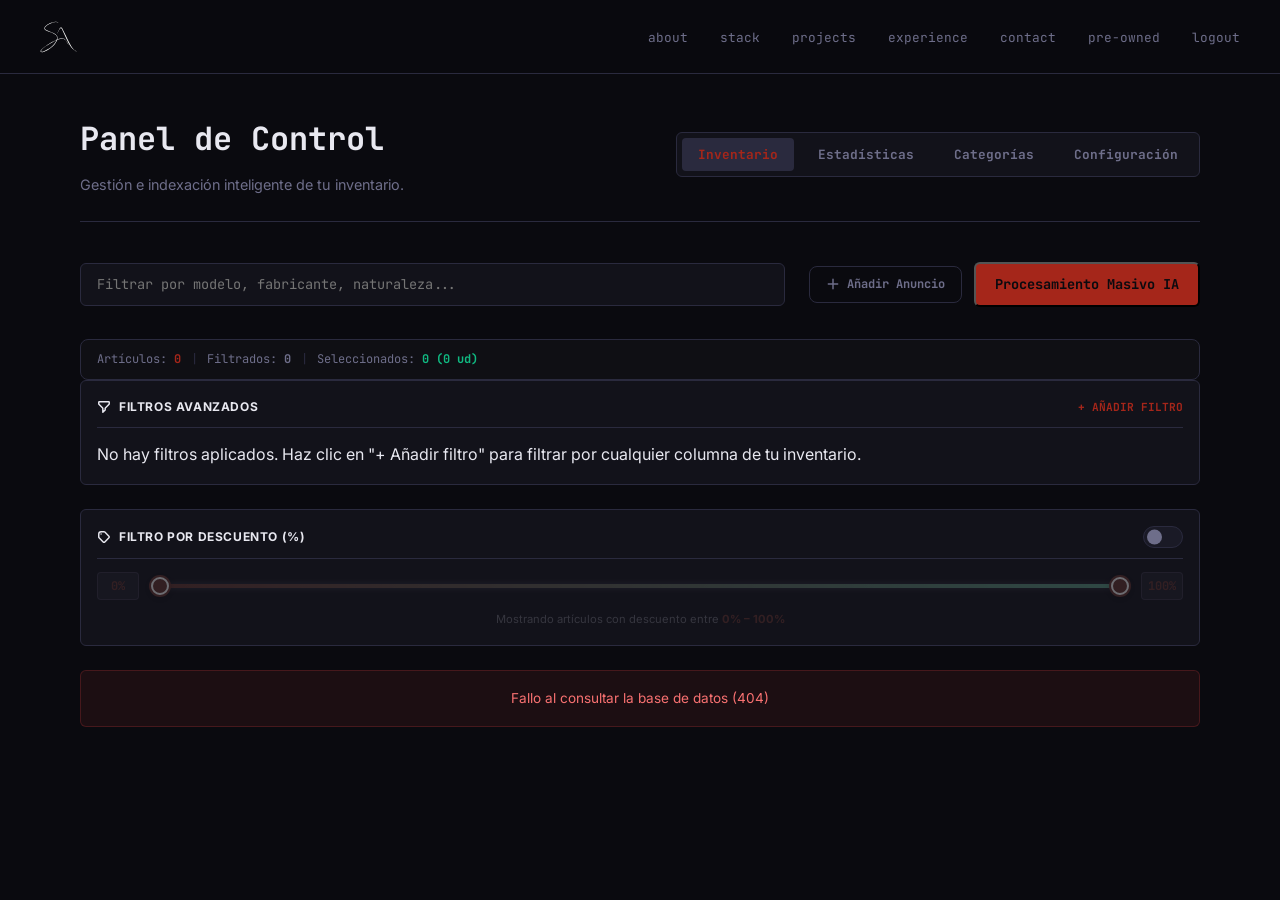
==== commit a8d5a8ba: "new branch" ====
--- a/dashboard.html
+++ b/dashboard.html
@@ -9,16 +9,23 @@
   <link rel="preconnect" href="https://fonts.gstatic.com" crossorigin />
   <link href="https://fonts.googleapis.com/css2?family=JetBrains+Mono:wght@300;400;500;700&family=Inter:wght@300;400;500;600;800&display=swap" rel="stylesheet" />
   
-  <link rel="stylesheet" href="style.css?v=4" />
+  <link rel="stylesheet" href="style.css?v=5" />
   <link rel="stylesheet" href="preowned.css" />
-  <link rel="icon" type="image/png" href="favicon.png" />
+  <link rel="icon" type="image/svg+xml" href="/assets/signature_white_transparent.svg" />
 </head>
 <body class="admin-body-bg">
 
   <!-- NAV -->
   <nav class="nav">
-    <span class="nav-logo" onclick="window.location.href='/'" style="cursor: pointer;">sergioalmagre<span class="accent">.</span>com</span>
-    <ul class="nav-links">
+    <a class="nav-logo" href="/" aria-label="Sergio Almagre">
+      <img src="/assets/signature_white_transparent.svg" alt="Sergio Almagre" />
+    </a>
+    <button class="nav-hamburger" id="nav-hamburger" aria-label="Menú de navegación">
+      <span></span>
+      <span></span>
+      <span></span>
+    </button>
+    <ul class="nav-links" id="nav-links">
       <li><a href="/#about">about</a></li>
       <li><a href="/#stack">stack</a></li>
       <li><a href="/#projects">projects</a></li>
@@ -92,7 +99,7 @@
       <div class="dash-stats-bar">
         <span>Artículos: <strong class="accent" id="stat-notion-count">0</strong></span>
         <span class="divider">|</span>
-        <span>Filtrados: <strong class="accent-purple" id="stat-filtered-count">0</strong></span>
+        <span>Filtrados: <strong id="stat-filtered-count">0</strong></span>
         <span class="divider">|</span>
         <span>Seleccionados: <strong class="accent-green" id="stat-selected-count">0 (0 ud)</strong></span>
       </div>
@@ -264,9 +271,9 @@
           <span class="stats-card-desc" id="stat-real-income">Ingresado: 0 € · Neto: 0 €</span>
         </div>
         <!-- Card: Valor Retail Total -->
-        <div class="stats-card" style="border-color: rgba(59, 130, 246, 0.3);">
+        <div class="stats-card" style="border-color: rgba(165, 38, 26, 0.3);">
           <span class="stats-card-label">Valor Retail Total</span>
-          <span class="stats-card-value" id="stat-total-retail" style="color: #3b82f6;">0 €</span>
+          <span class="stats-card-value" id="stat-total-retail" style="color: var(--accent);">0 €</span>
           <span class="stats-card-desc">Suma de precios nuevos retail</span>
         </div>
       </section>
@@ -468,7 +475,7 @@
   <div id="general-confirm-modal" class="modal-overlay hidden" style="z-index: 10100;">
     <div class="modal-card max-w-md">
       <div class="modal-body-padding">
-        <h3 id="confirm-modal-title" class="accent-purple">Confirmación</h3>
+        <h3 id="confirm-modal-title">Confirmación</h3>
         <p id="confirm-modal-message" class="modal-subtitle-text mt-3"></p>
         <div class="modal-actions-row mt-6">
           <button id="confirm-modal-cancel" class="btn-ghost">Cancelar</button>
@@ -710,5 +717,25 @@
   </div>
 
   <script src="dashboard.js?v=19"></script>
+  <script>
+    // Hamburger menu toggle for mobile
+    document.addEventListener('DOMContentLoaded', function() {
+      const hamburger = document.getElementById('nav-hamburger');
+      const navLinks = document.getElementById('nav-links');
+      if (hamburger && navLinks) {
+        hamburger.addEventListener('click', function() {
+          hamburger.classList.toggle('open');
+          navLinks.classList.toggle('nav-open');
+        });
+        // Close menu when a link is clicked
+        navLinks.querySelectorAll('a').forEach(link => {
+          link.addEventListener('click', function() {
+            hamburger.classList.remove('open');
+            navLinks.classList.remove('nav-open');
+          });
+        });
+      }
+    });
+  </script>
 </body>
 </html>
--- a/style.css
+++ b/style.css
@@ -7,9 +7,9 @@
   --border:    #2A2A3E;
   --text:      #E8E8F0;
   --text-dim:  #6E6E8A;
-  --accent:    #00D4FF;
-  --accent2:   #7C3AED;
-  --accent-glow: rgba(0, 212, 255, 0.15);
+  --accent:    #A5261A;
+  --accent2:   #7D1E16;
+  --accent-glow: rgba(165, 38, 26, 0.18);
   --font-mono: 'JetBrains Mono', monospace;
   --font-body: 'Inter', sans-serif;
   --radius:    6px;
@@ -48,10 +48,17 @@
 }
 
 .nav-logo {
-  font-family: var(--font-mono);
-  font-size: 1rem;
-  font-weight: 700;
-  letter-spacing: -0.02em;
+  display: block;
+  width: 38px;
+  height: 38px;
+  flex: 0 0 38px;
+}
+
+.nav-logo img {
+  display: block;
+  width: 100%;
+  height: 100%;
+  object-fit: contain;
 }
 
 .nav-links {
@@ -67,6 +74,7 @@
 }
 
 .nav-links a:hover { color: var(--accent); }
+
 
 /* ── ACCENT ──────────────────────────────────────────── */
 .accent  { color: var(--accent); }
@@ -79,7 +87,7 @@
   min-height: 100vh;
   display: flex;
   align-items: center;
-  padding: 8rem 2.5rem 5rem;
+  padding: 6rem 2.5rem 3rem;
   overflow: hidden;
 }
 
@@ -87,8 +95,8 @@
   position: absolute;
   inset: 0;
   background-image:
-    linear-gradient(rgba(0,212,255,0.03) 1px, transparent 1px),
-    linear-gradient(90deg, rgba(0,212,255,0.03) 1px, transparent 1px);
+    linear-gradient(rgba(165,38,26,0.05) 1px, transparent 1px),
+    linear-gradient(90deg, rgba(165,38,26,0.05) 1px, transparent 1px);
   background-size: 48px 48px;
   pointer-events: none;
   mask-image: radial-gradient(ellipse 80% 70% at 50% 50%, black 30%, transparent 100%);
@@ -99,7 +107,7 @@
   position: absolute;
   top: -200px; right: -200px;
   width: 600px; height: 600px;
-  background: radial-gradient(circle, rgba(124,58,237,0.12) 0%, transparent 70%);
+  background: radial-gradient(circle, rgba(255,255,255,0.08) 0%, transparent 70%);
   pointer-events: none;
 }
 
@@ -113,7 +121,7 @@
   font-family: var(--font-mono);
   font-size: 0.85rem;
   color: var(--text-dim);
-  margin-bottom: 1.2rem;
+  margin-bottom: 0.6rem;
   letter-spacing: 0.05em;
 }
 
@@ -123,14 +131,28 @@
   font-weight: 700;
   line-height: 1;
   letter-spacing: -0.04em;
-  margin-bottom: 1rem;
+  margin-bottom: 0.5rem;
+}
+
+.hero-brand-wrap {
+  display: block;
+  width: min(420px, 100%);
+  aspect-ratio: 1080 / 710;
+  overflow: hidden;
+}
+
+.hero-brand {
+  display: block;
+  width: 100%;
+  height: auto;
+  transform: translateY(-22%);
 }
 
 .hero-role {
   font-family: var(--font-mono);
   font-size: 0.95rem;
   color: var(--text-dim);
-  margin-bottom: 2.5rem;
+  margin-bottom: 1.5rem;
   letter-spacing: 0.04em;
 }
 
@@ -141,7 +163,7 @@
   border-radius: var(--radius);
   margin-bottom: 2.5rem;
   max-width: 560px;
-  box-shadow: 0 0 40px rgba(0,212,255,0.06);
+  box-shadow: 0 0 40px rgba(165,38,26,0.10);
 }
 
 .terminal-bar {
@@ -206,14 +228,14 @@
 .terminal-output .comment { color: var(--text-dim); }
 .terminal-output .key     { color: var(--text-dim); }
 .terminal-output .val     { color: var(--accent); }
-.terminal-output .val2    { color: #A78BFA; }
+.terminal-output .val2    { color: #FFFFFF; }
 
 /* ── HERO SUMMARY & CTA ──────────────────────────────── */
 .hero-summary {
   font-size: 1rem;
   color: var(--text-dim);
   max-width: 520px;
-  margin-bottom: 2.5rem;
+  margin-bottom: 1.5rem;
   line-height: 1.75;
 }
 
@@ -235,7 +257,7 @@
 }
 
 .btn-primary:hover {
-  box-shadow: 0 0 20px rgba(0,212,255,0.4);
+  box-shadow: 0 0 20px rgba(165,38,26,0.45);
   transform: translateY(-1px);
 }
 
@@ -331,9 +353,9 @@
 }
 
 .tag.primary {
-  background: rgba(0,212,255,0.12);
+  background: rgba(165,38,26,0.12);
   color: var(--accent);
-  border: 1px solid rgba(0,212,255,0.25);
+  border: 1px solid rgba(165,38,26,0.25);
 }
 
 .certs-row {
@@ -354,7 +376,7 @@
   text-decoration: none;
 }
 
-.cert-badge:hover { border-color: var(--accent2); color: #A78BFA; }
+.cert-badge:hover { border-color: var(--accent2); color: #FFFFFF; }
 
 /* ── TIMELINE ────────────────────────────────────────── */
 .timeline {
@@ -398,9 +420,9 @@
 }
 
 .timeline-status.active {
-  background: rgba(0,212,255,0.1);
+  background: rgba(165,38,26,0.1);
   color: var(--accent);
-  border: 1px solid rgba(0,212,255,0.2);
+  border: 1px solid rgba(165,38,26,0.2);
 }
 
 .timeline-content h3 {
@@ -503,6 +525,7 @@
 /* ── RESPONSIVE ──────────────────────────────────────── */
 @media (max-width: 640px) {
   .nav-links { display: none; }
+  .admin-body-bg .nav-links { display: flex; }
   .timeline-item { grid-template-columns: 1fr; gap: 0.5rem; }
   .timeline-meta { flex-direction: row; align-items: center; }
   .hero { padding: 6rem 1.5rem 3rem; }
@@ -525,12 +548,12 @@
 }
 
 .project-card.featured {
-  border-color: rgba(124,92,255,0.35);
-  box-shadow: 0 0 60px rgba(124,92,255,0.07);
+  border-color: rgba(255,255,255,0.35);
+  box-shadow: 0 0 60px rgba(255,255,255,0.07);
 }
 
 .project-card.featured:hover {
-  border-color: rgba(124,92,255,0.6);
+  border-color: rgba(255,255,255,0.6);
 }
 
 .project-header {
@@ -575,15 +598,15 @@
 }
 
 .proj-badge.commercial {
-  background: rgba(124,92,255,0.15);
-  color: #A78BFA;
-  border: 1px solid rgba(124,92,255,0.3);
+  background: rgba(255,255,255,0.15);
+  color: #FFFFFF;
+  border: 1px solid rgba(255,255,255,0.3);
 }
 
 .proj-badge.solo {
-  background: rgba(0,212,255,0.08);
+  background: rgba(165,38,26,0.08);
   color: var(--accent);
-  border: 1px solid rgba(0,212,255,0.2);
+  border: 1px solid rgba(165,38,26,0.2);
 }
 
 .project-name {
@@ -597,7 +620,7 @@
 .project-domain {
   font-family: var(--font-mono);
   font-size: 0.78rem;
-  color: #A78BFA;
+  color: #FFFFFF;
   margin-top: 0.15rem;
 }
 
@@ -605,9 +628,9 @@
   font-family: var(--font-mono);
   font-size: 0.8rem;
   padding: 0.45rem 1rem;
-  border: 1px solid rgba(124,92,255,0.4);
+  border: 1px solid rgba(255,255,255,0.4);
   border-radius: var(--radius);
-  color: #A78BFA;
+  color: #FFFFFF;
   white-space: nowrap;
   transition: background 0.2s, border-color 0.2s;
   flex-shrink: 0;
@@ -615,8 +638,8 @@
 }
 
 .project-live-btn:hover {
-  background: rgba(124,92,255,0.12);
-  border-color: rgba(124,92,255,0.7);
+  background: rgba(255,255,255,0.12);
+  border-color: rgba(255,255,255,0.7);
 }
 
 .project-tagline {
@@ -624,7 +647,7 @@
   color: var(--text-dim);
   line-height: 1.7;
   margin-bottom: 2rem;
-  border-left: 2px solid rgba(124,92,255,0.4);
+  border-left: 2px solid rgba(255,255,255,0.4);
   padding-left: 1rem;
 }
 
@@ -688,7 +711,7 @@
   width: 6px;
   height: 6px;
   border-radius: 50%;
-  background: #7C5CFF;
+  background: #FFFFFF;
   margin-top: 0.55em;
 }
 
@@ -701,7 +724,7 @@
   font-family: var(--font-mono);
   font-size: 0.8rem;
   color: var(--accent);
-  background: rgba(0,212,255,0.07);
+  background: rgba(165,38,26,0.07);
   padding: 0.05rem 0.35rem;
   border-radius: 3px;
 }
@@ -751,17 +774,17 @@
 
 /* ── AI CARD ─────────────────────────────────────────── */
 .stack-card-ai {
-  border-top: 2px solid rgba(124,92,255,0.4);
+  border-top: 2px solid rgba(255,255,255,0.4);
 }
 
 .ai-icon {
-  color: #A78BFA !important;
+  color: #FFFFFF !important;
 }
 
 .tag.ai-tag {
-  background: rgba(124,92,255,0.12);
-  color: #A78BFA;
-  border: 1px solid rgba(124,92,255,0.25);
+  background: rgba(255,255,255,0.12);
+  color: #FFFFFF;
+  border: 1px solid rgba(255,255,255,0.25);
 }
 
 /* ── RETRO ARCADE SIMULATOR ────────────────────────── */
@@ -782,7 +805,7 @@
 
 .st-trigger-btn:hover {
   color: var(--accent);
-  background-color: rgba(0, 212, 255, 0.08);
+  background-color: rgba(165, 38, 26, 0.08);
   transform: scale(1.15);
 }
 
@@ -804,8 +827,8 @@
   bottom: 1.5rem;
   left: 1.5rem;
   z-index: 10002;
-  background: rgba(0, 212, 255, 0.05);
-  border: 1px solid rgba(0, 212, 255, 0.3);
+  background: rgba(165, 38, 26, 0.05);
+  border: 1px solid rgba(165, 38, 26, 0.3);
   color: var(--accent);
   font-family: var(--font-mono);
   font-size: 0.75rem;
@@ -818,15 +841,15 @@
   align-items: center;
   justify-content: center;
   transition: all 0.2s;
-  box-shadow: 0 0 10px rgba(0, 212, 255, 0.05);
+  box-shadow: 0 0 10px rgba(165, 38, 26, 0.05);
 }
 
 .st-modal-close:hover {
-  background: rgba(0, 212, 255, 0.15);
+  background: rgba(165, 38, 26, 0.15);
   border-color: var(--accent);
   color: #fff;
   transform: translateY(-1px);
-  box-shadow: 0 0 15px rgba(0, 212, 255, 0.25);
+  box-shadow: 0 0 15px rgba(165, 38, 26, 0.25);
 }
 
 /* Scanlines y efecto CRT */
@@ -918,9 +941,9 @@
   font-size: 1rem;
   font-weight: 700;
   letter-spacing: 0.05em;
-  color: #22d3ee;
+  color: #C64B3A;
   margin-bottom: 0.15rem;
-  text-shadow: 0 0 10px rgba(34, 211, 238, 0.4);
+  text-shadow: 0 0 10px rgba(198, 75, 58, 0.4);
 }
 
 .st-hud-mini {
@@ -964,8 +987,8 @@
 }
 
 .st-shield-full {
-  background-color: #22d3ee;
-  box-shadow: 0 0 10px rgba(34, 211, 238, 0.6);
+  background-color: #C64B3A;
+  box-shadow: 0 0 10px rgba(198, 75, 58, 0.6);
 }
 
 .st-shield-hit {
@@ -1076,14 +1099,14 @@
 }
 
 .st-btn-primary {
-  background: #06b6d4;
-  color: #020617;
+  background: var(--accent);
+  color: var(--bg);
   border: none;
 }
 
 .st-btn-primary:not(:disabled):hover {
-  background: #22d3ee;
-  box-shadow: 0 0 15px rgba(34, 211, 238, 0.4);
+  background: #C64B3A;
+  box-shadow: 0 0 15px rgba(198, 75, 58, 0.4);
 }
 
 .st-btn-secondary {
@@ -1140,7 +1163,7 @@
 }
 
 .st-trophy-label span {
-  color: #22d3ee;
+  color: #C64B3A;
 }
 
 .st-history-table {
@@ -1232,15 +1255,15 @@
 .nav-links a.nav-play-btn {
   color: var(--accent) !important;
   font-weight: 700;
-  border: 1px solid rgba(0, 212, 255, 0.25);
+  border: 1px solid rgba(165, 38, 26, 0.25);
   padding: 0.15rem 0.6rem;
   border-radius: 4px;
-  background-color: rgba(0, 212, 255, 0.05);
+  background-color: rgba(165, 38, 26, 0.05);
 }
 
 .nav-links a.nav-play-btn:hover {
-  background-color: rgba(0, 212, 255, 0.15);
-  box-shadow: 0 0 10px rgba(0, 212, 255, 0.2);
+  background-color: rgba(165, 38, 26, 0.15);
+  box-shadow: 0 0 10px rgba(165, 38, 26, 0.2);
 }
 
 /* ── ARCADE SECTION ────────────────────────────────── */
@@ -1263,7 +1286,7 @@
   content: '';
   position: absolute;
   top: 0; left: 0; right: 0; bottom: 0;
-  background: radial-gradient(circle at 50% 50%, rgba(0, 212, 255, 0.05) 0%, transparent 70%);
+  background: radial-gradient(circle at 50% 50%, rgba(165, 38, 26, 0.05) 0%, transparent 70%);
   pointer-events: none;
 }
 
@@ -1271,7 +1294,7 @@
   position: absolute;
   top: 0; left: 0; right: 0;
   height: 2px;
-  background: rgba(0, 212, 255, 0.25);
+  background: rgba(165, 38, 26, 0.25);
   box-shadow: 0 0 10px var(--accent);
   opacity: 0.7;
   animation: st-scan 6s linear infinite;
@@ -1309,7 +1332,7 @@
 }
 
 .st-btn-launch-game {
-  background: rgba(0, 212, 255, 0.05);
+  background: rgba(165, 38, 26, 0.05);
   border: 1px solid var(--accent);
   color: var(--accent);
   font-family: var(--font-mono);
@@ -1320,13 +1343,13 @@
   cursor: pointer;
   letter-spacing: 0.05em;
   transition: all 0.3s;
-  box-shadow: 0 0 15px rgba(0, 212, 255, 0.1);
+  box-shadow: 0 0 15px rgba(165, 38, 26, 0.1);
 }
 
 .st-btn-launch-game:hover {
   background: var(--accent);
   color: #000;
-  box-shadow: 0 0 25px rgba(0, 212, 255, 0.4);
+  box-shadow: 0 0 25px rgba(165, 38, 26, 0.4);
   transform: translateY(-2px);
 }
 
--- a/preowned.css
+++ b/preowned.css
@@ -80,7 +80,7 @@
 .filters-bar input:focus,
 .filters-bar select:focus {
   border-color: var(--accent);
-  box-shadow: 0 0 10px rgba(0, 212, 255, 0.15);
+  box-shadow: 0 0 10px rgba(165, 38, 26, 0.15);
 }
 
 /* loader */
@@ -99,7 +99,7 @@
 .spinner {
   width: 40px;
   height: 40px;
-  border: 3px solid rgba(0, 212, 255, 0.1);
+  border: 3px solid rgba(165, 38, 26, 0.1);
   border-top-color: var(--accent);
   border-radius: 50%;
   animation: spin 1s infinite linear;
@@ -161,7 +161,7 @@
 .product-card:hover {
   transform: translateY(-3px);
   border-color: var(--accent);
-  box-shadow: 0 5px 20px rgba(0, 212, 255, 0.1);
+  box-shadow: 0 5px 20px rgba(165, 38, 26, 0.1);
 }
 
 .product-img-wrap {
@@ -415,8 +415,8 @@
 }
 
 .modal-dto-badge {
-  background: rgba(0, 212, 255, 0.1);
-  border: 1px solid rgba(0, 212, 255, 0.2);
+  background: rgba(165, 38, 26, 0.1);
+  border: 1px solid rgba(165, 38, 26, 0.2);
   color: var(--accent);
   font-family: var(--font-mono);
   font-size: 0.7rem;
@@ -465,8 +465,8 @@
 
 /* contact box */
 .contact-box {
-  background: rgba(0, 212, 255, 0.03);
-  border: 1px solid rgba(0, 212, 255, 0.1);
+  background: rgba(165, 38, 26, 0.03);
+  border: 1px solid rgba(165, 38, 26, 0.1);
   padding: 1.2rem;
   border-radius: var(--radius);
   margin-top: 1rem;
@@ -605,6 +605,24 @@
     top: 0.4rem !important;
     font-size: 0.55rem !important;
     padding: 0.15rem 0.35rem !important;
+  }
+
+  /* Categories grid: 2 columns on mobile */
+  .categories-grid {
+    grid-template-columns: repeat(2, 1fr) !important;
+    gap: 0.75rem !important;
+  }
+
+  .categories-grid .category-card-body {
+    padding: 0.6rem 0.8rem !important;
+  }
+
+  .categories-grid .category-card-name {
+    font-size: 0.8rem !important;
+  }
+
+  .categories-grid .category-card-count {
+    font-size: 0.65rem !important;
   }
 
   /* Dashboard Compact Horizontal List Row Layout */
@@ -1019,7 +1037,7 @@
 }
 
 .toast.success { border-left: 3px solid #10b981; }
-.toast.info { border-left: 3px solid #3b82f6; }
+.toast.info { border-left: 3px solid var(--accent); }
 .toast.error { border-left: 3px solid #ef4444; }
 
 /* modal inner layout for small modals */
@@ -2000,7 +2018,7 @@
 }
 
 .dash-stats-bar strong.accent-purple {
-  color: #a78bfa;
+  color: #FFFFFF;
 }
 
 .dash-stats-bar strong.accent-green {
@@ -2041,7 +2059,7 @@
 }
 
 .view-toggle-btn:not(.active):hover {
-  background: rgba(0, 212, 255, 0.08);
+  background: rgba(165, 38, 26, 0.08);
   color: var(--text);
 }
 
@@ -2066,7 +2084,7 @@
 .category-card:hover {
   transform: translateY(-3px);
   border-color: var(--accent);
-  box-shadow: 0 5px 20px rgba(0, 212, 255, 0.12);
+  box-shadow: 0 5px 20px rgba(165, 38, 26, 0.12);
 }
 
 .category-card-img-wrap {
@@ -2292,4 +2310,654 @@
   font-size: 0.7rem;
 }
 
-
+/* ── HAMBURGER MENU ──────────────────────────── */
+.nav-hamburger {
+  display: none;
+  flex-direction: column;
+  justify-content: center;
+  align-items: center;
+  gap: 4px;
+  width: 32px;
+  height: 32px;
+  background: transparent;
+  border: 1px solid var(--border);
+  border-radius: 4px;
+  cursor: pointer;
+  padding: 4px;
+  z-index: 200;
+  transition: border-color 0.2s;
+}
+
+.nav-hamburger:hover {
+  border-color: var(--accent);
+}
+
+.nav-hamburger span {
+  display: block;
+  width: 18px;
+  height: 2px;
+  background: var(--text-dim);
+  border-radius: 2px;
+  transition: transform 0.25s ease, opacity 0.25s ease, background 0.25s;
+}
+
+.nav-hamburger.open span:nth-child(1) {
+  transform: translateY(6px) rotate(45deg);
+  background: var(--accent);
+}
+
+.nav-hamburger.open span:nth-child(2) {
+  opacity: 0;
+}
+
+.nav-hamburger.open span:nth-child(3) {
+  transform: translateY(-6px) rotate(-45deg);
+  background: var(--accent);
+}
+
+/* ── MOBILE RESPONSIVE — DASHBOARD ──────────── */
+
+/* Tablet & small screens */
+@media (max-width: 1024px) {
+  .dashboard-container {
+    padding: 0 1.5rem;
+  }
+
+  .dash-title {
+    font-size: 1.5rem;
+  }
+
+  .dash-tabs {
+    overflow-x: auto;
+    -webkit-overflow-scrolling: touch;
+    scrollbar-width: none;
+    width: 100%;
+  }
+
+  .dash-tabs::-webkit-scrollbar {
+    display: none;
+  }
+
+  .tab-btn {
+    white-space: nowrap;
+    font-size: 0.72rem;
+    padding: 0.4rem 0.75rem;
+  }
+
+  .stats-charts-grid {
+    grid-template-columns: 1fr !important;
+  }
+
+  .stats-card-value {
+    font-size: 1.5rem;
+  }
+
+  .dash-categories-grid .categories-grid {
+    grid-template-columns: repeat(auto-fill, minmax(160px, 1fr));
+  }
+
+  .category-image-picker-grid {
+    grid-template-columns: repeat(auto-fill, minmax(100px, 1fr));
+  }
+}
+
+/* Mobile */
+@media (max-width: 768px) {
+  /* ── Hamburger ── */
+  .nav-hamburger {
+    display: flex;
+  }
+
+  .nav-links {
+    position: fixed;
+    top: 0;
+    right: -100%;
+    width: 75%;
+    max-width: 300px;
+    height: 100vh;
+    flex-direction: column;
+    background: rgba(10, 10, 15, 0.98);
+    backdrop-filter: blur(16px);
+    border-left: 1px solid var(--border);
+    padding: 5rem 2rem 2rem;
+    gap: 1.5rem;
+    transition: right 0.3s cubic-bezier(0.16, 1, 0.3, 1);
+    z-index: 150;
+    display: flex;
+  }
+
+  .nav-links.nav-open {
+    right: 0;
+  }
+
+  .nav-links a {
+    font-size: 0.9rem;
+  }
+
+  /* ── Dashboard Container ── */
+  .dashboard-container {
+    margin: 5.5rem auto 4rem;
+    padding: 0 1rem;
+  }
+
+  .dash-header {
+    flex-direction: column;
+    align-items: stretch;
+    gap: 1rem;
+    padding-bottom: 1rem;
+    margin-bottom: 1.5rem;
+  }
+
+  .dash-title {
+    font-size: 1.3rem;
+  }
+
+  .dash-subtitle {
+    font-size: 0.8rem;
+  }
+
+  .dash-tabs {
+    overflow-x: auto;
+    flex-wrap: nowrap;
+    gap: 0.25rem;
+    padding: 0.25rem;
+  }
+
+  .tab-btn {
+    font-size: 0.68rem;
+    padding: 0.35rem 0.6rem;
+    white-space: nowrap;
+    flex-shrink: 0;
+  }
+
+  /* ── Actions Bar ── */
+  .dash-actions {
+    grid-template-columns: 1fr;
+    gap: 0.75rem;
+  }
+
+  .dash-quick-filters {
+    flex-direction: column;
+    align-items: stretch;
+    gap: 0.5rem;
+  }
+
+  .dash-quick-filters button,
+  .dash-quick-filters select {
+    width: 100%;
+    justify-content: center;
+  }
+
+  .bulk-btn {
+    width: 100%;
+    text-align: center;
+  }
+
+  /* ── Stats Bar ── */
+  .dash-stats-bar {
+    font-size: 0.65rem;
+    padding: 0.5rem 0.75rem;
+    gap: 0.4rem;
+  }
+
+  .dash-stats-bar .divider {
+    display: none;
+  }
+
+  .dash-stats-bar span {
+    display: flex;
+    align-items: center;
+    gap: 0.25rem;
+  }
+
+  /* ── Filter Constructor ── */
+  .filter-constructor-section {
+    padding: 0.75rem;
+  }
+
+  .filter-constructor-header h3 {
+    font-size: 0.65rem;
+  }
+
+  .filter-rule-row {
+    flex-direction: column;
+    gap: 0.4rem;
+  }
+
+  .filter-rule-row select,
+  .filter-rule-row input[type="text"] {
+    width: 100%;
+    font-size: 0.7rem;
+  }
+
+  .btn-multiselect-dropdown {
+    min-width: auto;
+    width: 100%;
+    font-size: 0.7rem;
+  }
+
+  .multiselect-dropdown-panel {
+    width: 100%;
+    left: 0;
+  }
+
+  /* ── Discount Filter ── */
+  .discount-range-labels {
+    flex-direction: column;
+    gap: 0.5rem;
+  }
+
+  .discount-range-track-wrap {
+    width: 100%;
+  }
+
+  .discount-range-badge {
+    font-size: 0.65rem;
+    min-width: 36px;
+  }
+
+  /* ── Items List ── */
+  .items-list-container {
+    max-height: none;
+    overflow-y: visible;
+  }
+
+  .items-list-header {
+    font-size: 0.65rem;
+    padding: 0.4rem 0.5rem;
+  }
+
+  .items-list {
+    padding: 0.4rem;
+    gap: 0.4rem;
+  }
+
+  .dash-card-item {
+    min-height: auto;
+  }
+
+  .dash-card-header {
+    flex-direction: column;
+    gap: 0.5rem;
+  }
+
+  .dash-card-header-wrapper {
+    flex-direction: column !important;
+    align-items: stretch !important;
+    min-height: auto !important;
+  }
+
+  .dash-card-left {
+    flex-direction: column;
+    align-items: stretch;
+    gap: 0.5rem;
+  }
+
+  .dash-card-img-wrap {
+    width: 100% !important;
+    height: 140px !important;
+    flex-shrink: 0 !important;
+    align-self: auto;
+  }
+
+  .dash-card-info {
+    flex: none !important;
+    padding: 0.5rem 0.75rem !important;
+    min-width: 0 !important;
+  }
+
+  .dash-card-title-text {
+    font-size: 0.95rem !important;
+    white-space: normal !important;
+  }
+
+  .dash-card-meta {
+    font-size: 0.62rem !important;
+    margin-top: 0.3rem !important;
+    margin-bottom: 0.3rem !important;
+    gap: 0.3rem !important;
+    flex-wrap: wrap !important;
+  }
+
+  .dash-card-metrics {
+    font-size: 0.68rem !important;
+    margin-top: 0.1rem !important;
+    display: flex !important;
+    flex-wrap: wrap !important;
+    gap: 0.2rem !important;
+  }
+
+  .dash-card-right {
+    flex-direction: row !important;
+    align-items: center !important;
+    justify-content: space-between !important;
+    gap: 0.4rem !important;
+    padding: 0.5rem 0.75rem !important;
+    flex-shrink: 0 !important;
+    flex-wrap: wrap !important;
+  }
+
+  .dash-card-actions {
+    display: flex !important;
+    align-items: center !important;
+    gap: 0.4rem !important;
+  }
+
+  .dash-card-actions {
+    justify-content: flex-end;
+  }
+
+  .dash-control-label {
+    font-size: 0.6rem;
+    padding: 0.25rem 0.5rem;
+  }
+
+  /* ── Expanded Card ── */
+  .expanded-container {
+    grid-template-columns: 1fr;
+    gap: 1rem;
+    padding: 0.75rem 0 0 0;
+  }
+
+  .expanded-grid-inputs {
+    grid-template-columns: 1fr;
+    gap: 0.75rem;
+  }
+
+  .edit-image-frame {
+    aspect-ratio: 16/9;
+  }
+
+  .form-group-row {
+    grid-template-columns: 1fr 1fr;
+    gap: 0.75rem;
+  }
+
+  .form-actions-row {
+    flex-direction: column;
+    gap: 0.5rem;
+  }
+
+  .form-copy-buttons {
+    flex-wrap: wrap;
+  }
+
+  .checkboxes-row {
+    flex-direction: column;
+    align-items: flex-start;
+    gap: 0.5rem;
+  }
+
+  /* ── Stats ── */
+  .stats-grid {
+    grid-template-columns: 1fr 1fr;
+    gap: 0.75rem;
+  }
+
+  .stats-card {
+    padding: 1rem;
+  }
+
+  .stats-card-value {
+    font-size: 1.25rem;
+  }
+
+  .stats-card-label {
+    font-size: 0.6rem;
+  }
+
+  .stats-card-desc {
+    font-size: 0.68rem;
+  }
+
+  .stats-charts-grid {
+    grid-template-columns: 1fr !important;
+    gap: 1rem !important;
+  }
+
+  .stats-charts-grid > div {
+    padding: 1rem !important;
+  }
+
+  .stats-sec-title {
+    font-size: 0.75rem;
+  }
+
+  /* ── Stats Table ── */
+  .table-responsive {
+    overflow-x: auto;
+  }
+
+  .dash-table {
+    font-size: 0.72rem;
+  }
+
+  .dash-table th,
+  .dash-table td {
+    padding: 0.6rem 0.6rem;
+    white-space: nowrap;
+  }
+
+  /* ── Categories ── */
+  .dash-categories-header {
+    flex-direction: column;
+    align-items: flex-start;
+    gap: 0.5rem;
+  }
+
+  .dash-categories-header h2 {
+    font-size: 1rem;
+  }
+
+  .dash-categories-grid .categories-grid {
+    grid-template-columns: repeat(auto-fill, minmax(140px, 1fr));
+    gap: 1rem;
+  }
+
+  .category-card-body {
+    padding: 0.6rem 0.8rem;
+  }
+
+  .category-card-name {
+    font-size: 0.8rem;
+  }
+
+  .category-image-picker-grid {
+    grid-template-columns: repeat(auto-fill, minmax(80px, 1fr));
+    gap: 0.6rem;
+  }
+
+  /* ── Config Tab ── */
+  #config-tab section {
+    max-width: 100% !important;
+    margin: 1rem 0 !important;
+    padding: 1.25rem !important;
+  }
+
+  #config-tab select {
+    font-size: 0.78rem;
+  }
+
+  /* ── Bulk Progress ── */
+  .bulk-progress-panel {
+    padding: 0.8rem 1rem;
+  }
+
+  .bulk-progress-header {
+    font-size: 0.7rem;
+    flex-direction: column;
+    gap: 0.5rem;
+    align-items: stretch;
+  }
+
+  .btn-cancel {
+    width: 100%;
+    text-align: center;
+  }
+
+  .progress-status {
+    font-size: 0.65rem;
+  }
+}
+
+/* Small phones */
+@media (max-width: 480px) {
+  .dashboard-container {
+    padding: 0 0.75rem;
+    margin: 5rem auto 3rem;
+  }
+
+  .dash-title {
+    font-size: 1.1rem;
+  }
+
+  .tab-btn {
+    font-size: 0.62rem;
+    padding: 0.3rem 0.5rem;
+  }
+
+  .stats-grid {
+    grid-template-columns: 1fr;
+    gap: 0.6rem;
+  }
+
+  .stats-card-value {
+    font-size: 1.1rem;
+  }
+
+  .dash-categories-grid .categories-grid {
+    grid-template-columns: repeat(auto-fill, minmax(120px, 1fr));
+    gap: 0.75rem;
+  }
+
+  .dash-card-img-wrap {
+    height: 120px !important;
+  }
+
+  .dash-card-title-text {
+    font-size: 0.85rem !important;
+  }
+
+  .dash-card-info {
+    padding: 0.4rem 0.6rem !important;
+  }
+
+  .dash-card-right {
+    padding: 0.4rem 0.6rem !important;
+    flex-direction: column !important;
+    align-items: stretch !important;
+  }
+
+  .dash-card-actions {
+    justify-content: flex-end !important;
+  }
+
+  .dash-table th,
+  .dash-table td {
+    padding: 0.4rem 0.5rem;
+    font-size: 0.65rem;
+  }
+
+  .form-group-row {
+    grid-template-columns: 1fr;
+  }
+
+  .modal-body-padding {
+    padding: 1.25rem;
+  }
+
+  .modal-card {
+    max-height: 95vh;
+  }
+
+  .modal-actions-row {
+    flex-direction: column;
+    gap: 0.5rem;
+  }
+
+  .modal-actions-row button {
+    width: 100%;
+    justify-content: center;
+  }
+
+  /* ── Add Item Modal ── */
+  #add-item-modal .grid-cols-2,
+  #add-item-modal .grid-cols-3 {
+    grid-template-columns: 1fr !important;
+  }
+
+  #add-item-modal [style*="grid-column: span 2"] {
+    grid-column: span 1 !important;
+  }
+
+  #add-item-modal .flex-wrap {
+    flex-direction: column;
+  }
+
+  #add-item-modal .flex-wrap button {
+    width: 100%;
+  }
+
+  /* ── Sell Price Modal ── */
+  #sell-price-modal .grid-cols-2 {
+    grid-template-columns: 1fr !important;
+  }
+
+  /* ── Item Config Modal ── */
+  #item-config-modal .modal-card {
+    max-width: 100% !important;
+    max-height: 100vh;
+    border-radius: 0;
+  }
+
+  #item-config-modal [style*="flex-shrink: 0"] {
+    flex-direction: column;
+    gap: 0.5rem;
+  }
+
+  #item-config-modal [style*="flex-shrink: 0"] > div {
+    width: 100%;
+    justify-content: center;
+  }
+
+  #item-config-modal [style*="flex-shrink: 0"] button {
+    flex: 1;
+  }
+
+  /* ── AI Fields Modal ── */
+  #ai-fields-modal .modal-card {
+    max-width: 100% !important;
+    margin: 0 0.5rem;
+  }
+
+  /* ── General Confirm Modal ── */
+  #general-confirm-modal .modal-card {
+    margin: 0 0.75rem;
+  }
+
+  /* ── Sell Modal ── */
+  #sell-modal .modal-box {
+    max-width: 100% !important;
+    margin: 0 0.75rem;
+  }
+
+  /* ── Toast ── */
+  .toast-container {
+    bottom: 1rem;
+    right: 1rem;
+    left: 1rem;
+  }
+
+  .toast {
+    min-width: auto;
+    font-size: 0.72rem;
+    padding: 0.7rem 1rem;
+  }
+}
+
+
+.product-card:focus-visible,
+.category-card:focus-visible {
+  outline: 2px solid var(--accent);
+  outline-offset: 4px;
+}
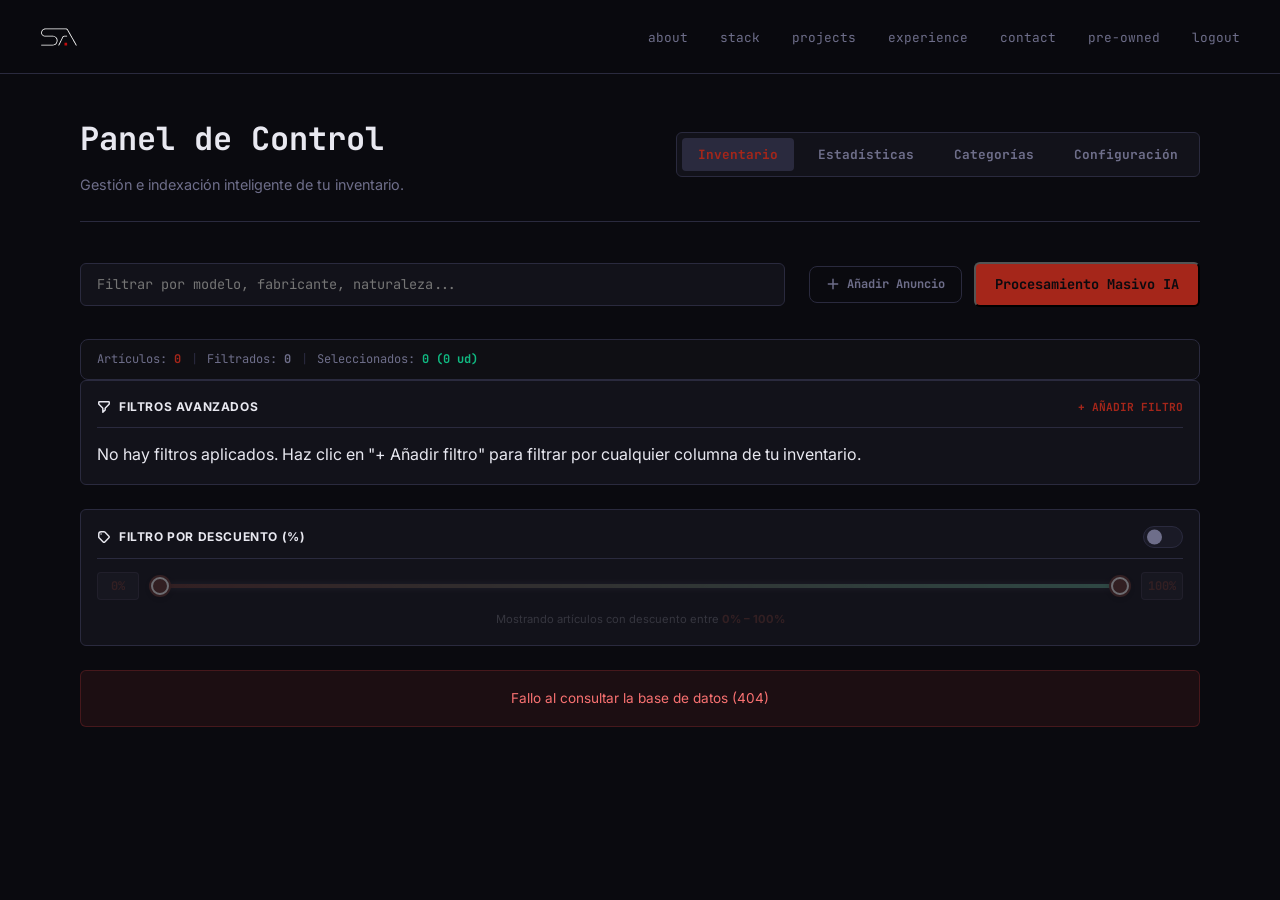
==== commit 448d4c78: "Update favicon links and Open Graph images across multiple HTML files" ====
--- a/dashboard.html
+++ b/dashboard.html
@@ -11,7 +11,7 @@
   
   <link rel="stylesheet" href="style.css?v=5" />
   <link rel="stylesheet" href="preowned.css" />
-  <link rel="icon" type="image/svg+xml" href="/assets/signature_white_transparent.svg" />
+  <link rel="icon" type="image/svg+xml" href="/assets/signature_white_transparent.svg?v=2" />
 </head>
 <body class="admin-body-bg">
 
--- a/style.css
+++ b/style.css
@@ -84,10 +84,10 @@
 /* ── HERO ────────────────────────────────────────────── */
 .hero {
   position: relative;
-  min-height: 100vh;
-  display: flex;
-  align-items: center;
-  padding: 6rem 2.5rem 3rem;
+  min-height: auto;
+  display: flex;
+  align-items: flex-start;
+  padding: 7.5rem 2.5rem 4.5rem;
   overflow: hidden;
 }
 
@@ -137,7 +137,7 @@
 .hero-brand-wrap {
   display: block;
   width: min(420px, 100%);
-  aspect-ratio: 1080 / 710;
+  aspect-ratio: 1080 / 560;
   overflow: hidden;
 }
 
--- a/preowned.css
+++ b/preowned.css
@@ -491,10 +491,32 @@
   display: flex;
   align-items: center;
   justify-content: center;
+  gap: 0.5rem;
   text-align: center;
   font-size: 0.8rem;
   padding: 0.6rem 1rem;
   text-decoration: none;
+}
+
+.modal-share-btn {
+  width: 100%;
+  margin-top: 0.6rem;
+  background: transparent;
+  cursor: pointer;
+}
+
+.modal-share-btn svg {
+  flex: 0 0 auto;
+}
+
+.modal-share-status {
+  display: block;
+  min-height: 1.1rem;
+  margin-top: 0.45rem;
+  color: #10b981;
+  font-family: var(--font-mono);
+  font-size: 0.68rem;
+  text-align: center;
 }
 
 /* footer */
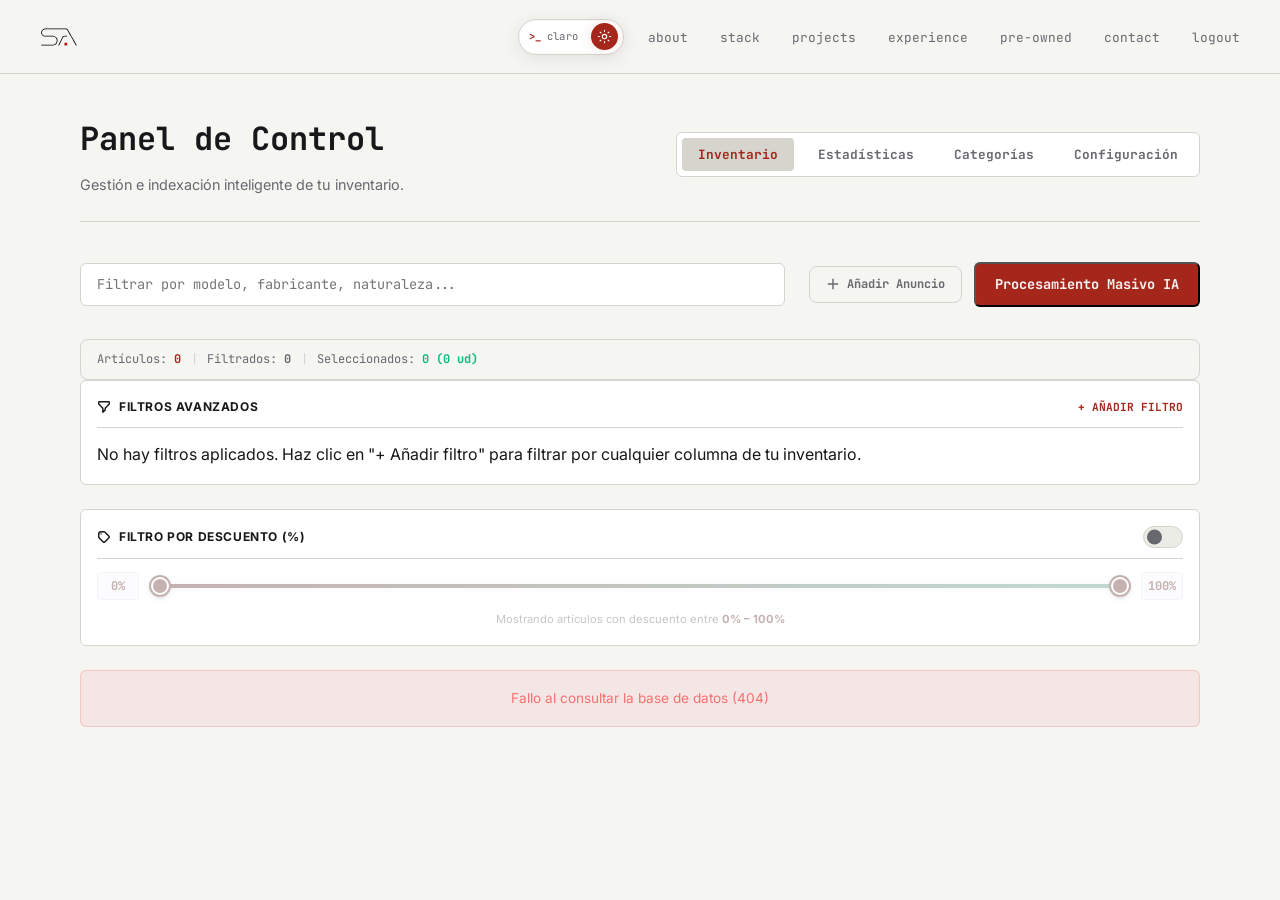
==== commit 23aa25cf: "feat: refine branding, themes and portfolio experience" ====
--- a/dashboard.html
+++ b/dashboard.html
@@ -9,16 +9,19 @@
   <link rel="preconnect" href="https://fonts.gstatic.com" crossorigin />
   <link href="https://fonts.googleapis.com/css2?family=JetBrains+Mono:wght@300;400;500;700&family=Inter:wght@300;400;500;600;800&display=swap" rel="stylesheet" />
   
-  <link rel="stylesheet" href="style.css?v=5" />
+  <link rel="stylesheet" href="style.css?v=8" />
   <link rel="stylesheet" href="preowned.css" />
-  <link rel="icon" type="image/svg+xml" href="/assets/signature_white_transparent.svg?v=2" />
+  <link id="theme-favicon" rel="icon" type="image/svg+xml" sizes="512x512" href="/assets/brand/favicon.svg?v=2" />
+  <script src="/theme.js?v=4"></script>
 </head>
 <body class="admin-body-bg">
 
   <!-- NAV -->
   <nav class="nav">
     <a class="nav-logo" href="/" aria-label="Sergio Almagre">
-      <img src="/assets/signature_white_transparent.svg" alt="Sergio Almagre" />
+      <img src="/assets/brand/signature_white_transparent.svg"
+        data-theme-src-light="/assets/brand/signature_black_transparent.svg"
+        data-theme-src-dark="/assets/brand/signature_white_transparent.svg" alt="Sergio Almagre" />
     </a>
     <button class="nav-hamburger" id="nav-hamburger" aria-label="Menú de navegación">
       <span></span>
@@ -30,8 +33,8 @@
       <li><a href="/#stack">stack</a></li>
       <li><a href="/#projects">projects</a></li>
       <li><a href="/#experience">experience</a></li>
+      <li><a href="/preowned.html">pre-owned</a></li>
       <li><a href="/#contact">contact</a></li>
-      <li><a href="/preowned.html">pre-owned</a></li>
       <li><a href="#" id="logout-btn" class="accent">logout</a></li>
     </ul>
   </nav>
--- a/style.css
+++ b/style.css
@@ -1,5 +1,6 @@
 /* ── TOKENS ─────────────────────────────────────────── */
 :root {
+  color-scheme: dark;
   --bg:        #0A0A0F;
   --bg2:       #12121A;
   --bg3:       #1A1A26;
@@ -10,15 +11,51 @@
   --accent:    #A5261A;
   --accent2:   #7D1E16;
   --accent-glow: rgba(165, 38, 26, 0.18);
+  --accent-dim: rgba(165, 38, 26, 0.45);
+  --border-hover: #45455E;
+  --nav-bg: rgba(10, 10, 15, 0.85);
+  --nav-panel-bg: rgba(10, 10, 15, 0.98);
+  --contrast-rgb: 255, 255, 255;
+  --theme-glyph-bg: #E8E8F0;
+  --theme-glyph-color: #0A0A0F;
   --font-mono: 'JetBrains Mono', monospace;
   --font-body: 'Inter', sans-serif;
   --radius:    6px;
 }
 
+:root[data-theme="light"] {
+  color-scheme: light;
+  --bg:        #F5F5F2;
+  --bg2:       #FFFFFF;
+  --bg3:       #ECECE7;
+  --surface:   #F1F1ED;
+  --border:    #D5D5CE;
+  --text:      #18181B;
+  --text-dim:  #68686F;
+  --accent:    #A5261A;
+  --accent2:   #851F16;
+  --accent-glow: rgba(165, 38, 26, 0.12);
+  --accent-dim: rgba(165, 38, 26, 0.35);
+  --border-hover: #B8B8B0;
+  --nav-bg: rgba(245, 245, 242, 0.88);
+  --nav-panel-bg: rgba(245, 245, 242, 0.98);
+  --contrast-rgb: 24, 24, 27;
+  --theme-glyph-bg: #A5261A;
+  --theme-glyph-color: #FFFFFF;
+}
+
 /* ── RESET ───────────────────────────────────────────── */
 *, *::before, *::after { box-sizing: border-box; margin: 0; padding: 0; }
 
 html { scroll-behavior: smooth; }
+
+html.theme-changing *,
+html.theme-changing *::before,
+html.theme-changing *::after {
+  transition-property: color, background-color, border-color, box-shadow, fill, stroke !important;
+  transition-duration: 0.25s !important;
+  transition-timing-function: ease !important;
+}
 
 body {
   background: var(--bg);
@@ -42,7 +79,7 @@
   align-items: center;
   justify-content: space-between;
   padding: 1.1rem 2.5rem;
-  background: rgba(10, 10, 15, 0.85);
+  background: var(--nav-bg);
   backdrop-filter: blur(12px);
   border-bottom: 1px solid var(--border);
 }
@@ -64,6 +101,7 @@
 .nav-links {
   display: flex;
   gap: 2rem;
+  margin-left: 1.5rem;
 }
 
 .nav-links a {
@@ -74,6 +112,95 @@
 }
 
 .nav-links a:hover { color: var(--accent); }
+.nav-links a.is-active { color: var(--accent); }
+
+/* ── THEME SWITCH ───────────────────────────────────── */
+.theme-toggle {
+  display: inline-flex;
+  align-items: center;
+  justify-content: space-between;
+  gap: 0.45rem;
+  min-width: 106px;
+  height: 36px;
+  margin-left: auto;
+  padding: 0.25rem 0.3rem 0.25rem 0.65rem;
+  border: 1px solid var(--border);
+  border-radius: 999px;
+  background: var(--bg2);
+  color: var(--text-dim);
+  box-shadow: inset 0 0 0 1px rgba(var(--contrast-rgb), 0.025), 0 4px 18px rgba(0, 0, 0, 0.08);
+  cursor: pointer;
+  flex: 0 0 auto;
+  font-family: var(--font-mono);
+  transition: color 0.2s, border-color 0.2s, background 0.2s, box-shadow 0.2s, transform 0.2s;
+}
+
+.theme-toggle:hover {
+  color: var(--text);
+  border-color: var(--accent-dim);
+  box-shadow: 0 0 0 3px var(--accent-glow), 0 5px 20px rgba(0, 0, 0, 0.1);
+  transform: translateY(-1px);
+}
+
+.theme-toggle:focus-visible {
+  outline: 2px solid var(--accent);
+  outline-offset: 3px;
+}
+
+.theme-toggle__terminal {
+  display: inline-flex;
+  align-items: center;
+  gap: 0.35rem;
+  white-space: nowrap;
+  font-size: 0.66rem;
+  letter-spacing: 0.02em;
+  line-height: 1;
+}
+
+.theme-toggle__prompt {
+  color: var(--accent);
+  font-weight: 700;
+}
+
+.theme-toggle__label {
+  min-width: 3.5em;
+  text-align: left;
+}
+
+.theme-toggle__glyph {
+  display: grid;
+  place-items: center;
+  width: 27px;
+  height: 27px;
+  border-radius: 50%;
+  background: var(--theme-glyph-bg);
+  color: var(--theme-glyph-color);
+  flex: 0 0 27px;
+  box-shadow: 0 0 14px var(--accent-glow);
+}
+
+.theme-toggle__glyph svg {
+  width: 15px;
+  height: 15px;
+  fill: none;
+  stroke: currentColor;
+  stroke-width: 1.8;
+  stroke-linecap: round;
+  stroke-linejoin: round;
+}
+
+.terminal-bar .theme-toggle {
+  min-width: 94px;
+  height: 30px;
+  margin-left: 0;
+  padding-left: 0.55rem;
+}
+
+.terminal-bar .theme-toggle__glyph {
+  width: 23px;
+  height: 23px;
+  flex-basis: 23px;
+}
 
 
 /* ── ACCENT ──────────────────────────────────────────── */
@@ -107,7 +234,7 @@
   position: absolute;
   top: -200px; right: -200px;
   width: 600px; height: 600px;
-  background: radial-gradient(circle, rgba(255,255,255,0.08) 0%, transparent 70%);
+  background: radial-gradient(circle, rgba(var(--contrast-rgb), 0.08) 0%, transparent 70%);
   pointer-events: none;
 }
 
@@ -228,7 +355,7 @@
 .terminal-output .comment { color: var(--text-dim); }
 .terminal-output .key     { color: var(--text-dim); }
 .terminal-output .val     { color: var(--accent); }
-.terminal-output .val2    { color: #FFFFFF; }
+.terminal-output .val2    { color: var(--text); }
 
 /* ── HERO SUMMARY & CTA ──────────────────────────────── */
 .hero-summary {
@@ -376,7 +503,7 @@
   text-decoration: none;
 }
 
-.cert-badge:hover { border-color: var(--accent2); color: #FFFFFF; }
+.cert-badge:hover { border-color: var(--accent2); color: var(--text); }
 
 /* ── TIMELINE ────────────────────────────────────────── */
 .timeline {
@@ -433,6 +560,60 @@
   margin-bottom: 0.2rem;
 }
 
+.timeline-company-header {
+  display: flex;
+  align-items: center;
+  justify-content: space-between;
+  gap: 1rem;
+}
+
+.timeline-company-header h3 {
+  min-width: 0;
+}
+
+.timeline-company-logo {
+  display: flex;
+  align-items: center;
+  justify-content: center;
+  width: 118px;
+  height: 34px;
+  flex: 0 0 118px;
+  padding: 0;
+  overflow: hidden;
+  border-left: 1px solid var(--accent-dim);
+  border-radius: 0 4px 4px 0;
+  background: var(--bg2);
+  opacity: 0.78;
+  transition: opacity 0.2s, border-color 0.2s, background 0.2s;
+}
+
+.timeline-company-logo img {
+  display: block;
+  width: 100%;
+  height: 100%;
+  object-fit: contain;
+  transform: scale(var(--company-logo-scale, 1));
+  filter: grayscale(1) contrast(0.72) brightness(1.08);
+  opacity: 0.62;
+  transition: filter 0.2s, opacity 0.2s, transform 0.2s;
+}
+
+/* Optical sizing compensates for the different empty margins in the source files. */
+.timeline-company-logo--altia { --company-logo-scale: 1.5; }
+.timeline-company-logo--gamereactor { --company-logo-scale: 3.2; }
+.timeline-company-logo--polatec { --company-logo-scale: 0.9; }
+
+.timeline-company-logo:hover {
+  opacity: 1;
+  border-color: var(--accent-dim);
+}
+
+.timeline-company-logo:hover img {
+  filter: grayscale(0.35) contrast(0.9);
+  opacity: 0.9;
+  transform: scale(calc(var(--company-logo-scale, 1) * 1.06));
+}
+
 .timeline-sub {
   font-size: 0.82rem;
   color: var(--text-dim);
@@ -461,6 +642,126 @@
   border-radius: 3px;
   color: var(--text-dim);
 }
+
+/* ── PRE-OWNED ACCESS ───────────────────────────────── */
+.preowned-access-section {
+  padding-top: 3rem;
+  padding-bottom: 3rem;
+}
+
+.preowned-access {
+  position: relative;
+  display: grid;
+  grid-template-columns: minmax(0, 1fr) auto;
+  align-items: center;
+  gap: 2rem;
+  padding: 1.5rem 1.75rem;
+  overflow: hidden;
+  border: 1px solid var(--border);
+  border-radius: var(--radius);
+  background: linear-gradient(115deg, var(--bg2), var(--bg));
+  transition: border-color 0.25s, box-shadow 0.25s, background 0.25s;
+}
+
+.preowned-access::before {
+  content: "";
+  position: absolute;
+  top: 0;
+  left: 0;
+  width: 48%;
+  height: 1px;
+  background: linear-gradient(90deg, transparent, var(--accent), transparent);
+  opacity: 0.7;
+  transform: translateX(-125%);
+  transition: transform 0.6s ease;
+}
+
+.preowned-access:hover {
+  border-color: var(--accent-dim);
+  box-shadow: 0 12px 30px var(--accent-glow);
+}
+
+.preowned-access:hover::before { transform: translateX(305%); }
+
+.preowned-access__meta {
+  display: flex;
+  align-items: center;
+  gap: 0.85rem;
+  margin-bottom: 0.45rem;
+}
+
+.preowned-access__label,
+.preowned-access__status {
+  font-family: var(--font-mono);
+  font-size: 0.72rem;
+  letter-spacing: 0.05em;
+}
+
+.preowned-access__label { color: var(--text-dim); }
+
+.preowned-access__status {
+  display: inline-flex;
+  align-items: center;
+  gap: 0.4rem;
+  color: var(--accent);
+}
+
+.preowned-access__status > span[aria-hidden="true"] {
+  width: 6px;
+  height: 6px;
+  border-radius: 50%;
+  background: var(--accent);
+  box-shadow: 0 0 8px var(--accent);
+}
+
+.preowned-access__title {
+  font-family: var(--font-mono);
+  font-size: clamp(1.05rem, 2vw, 1.35rem);
+  font-weight: 600;
+  letter-spacing: -0.03em;
+  color: var(--text);
+}
+
+.preowned-access__description {
+  max-width: 610px;
+  margin-top: 0.45rem;
+  color: var(--text-dim);
+  font-size: 0.9rem;
+  line-height: 1.65;
+}
+
+.preowned-access__link {
+  display: inline-flex;
+  align-items: center;
+  justify-content: center;
+  gap: 0.7rem;
+  min-height: 42px;
+  padding: 0.6rem 0.9rem 0.6rem 1rem;
+  border: 1px solid var(--accent-dim);
+  border-radius: 4px;
+  color: var(--accent);
+  background: rgba(165, 38, 26, 0.05);
+  font-family: var(--font-mono);
+  font-size: 0.78rem;
+  font-weight: 700;
+  white-space: nowrap;
+  transition: border-color 0.2s, color 0.2s, background 0.2s, transform 0.2s;
+}
+
+.preowned-access__link:hover {
+  border-color: var(--accent);
+  background: var(--accent);
+  color: #fff;
+  transform: translateY(-2px);
+}
+
+.preowned-access__arrow {
+  font-size: 1rem;
+  line-height: 1;
+  transition: transform 0.2s;
+}
+
+.preowned-access__link:hover .preowned-access__arrow { transform: translate(2px, -2px); }
 
 /* ── CONTACT ─────────────────────────────────────────── */
 .contact-sub {
@@ -526,8 +827,29 @@
 @media (max-width: 640px) {
   .nav-links { display: none; }
   .admin-body-bg .nav-links { display: flex; }
+  .theme-toggle {
+    min-width: 91px;
+    height: 34px;
+    margin-left: auto;
+  }
+  .theme-toggle__glyph { width: 25px; height: 25px; flex-basis: 25px; }
   .timeline-item { grid-template-columns: 1fr; gap: 0.5rem; }
   .timeline-meta { flex-direction: row; align-items: center; }
+  .timeline-company-logo {
+    width: 96px;
+    height: 30px;
+    flex-basis: 96px;
+  }
+  .preowned-access-section { padding-top: 2rem; padding-bottom: 2rem; }
+  .preowned-access {
+    grid-template-columns: 1fr;
+    align-items: start;
+    gap: 1.25rem;
+    padding: 1.35rem;
+  }
+  .preowned-access__meta { flex-wrap: wrap; gap: 0.35rem 0.85rem; }
+  .preowned-access__label { flex-basis: 100%; }
+  .preowned-access__link { width: fit-content; }
   .hero { padding: 6rem 1.5rem 3rem; }
   .section { padding: 4rem 1.5rem; }
   .footer { flex-direction: column; gap: 0.5rem; text-align: center; }
@@ -548,12 +870,12 @@
 }
 
 .project-card.featured {
-  border-color: rgba(255,255,255,0.35);
-  box-shadow: 0 0 60px rgba(255,255,255,0.07);
+  border-color: rgba(var(--contrast-rgb), 0.35);
+  box-shadow: 0 0 60px rgba(var(--contrast-rgb), 0.07);
 }
 
 .project-card.featured:hover {
-  border-color: rgba(255,255,255,0.6);
+  border-color: rgba(var(--contrast-rgb), 0.6);
 }
 
 .project-header {
@@ -598,9 +920,9 @@
 }
 
 .proj-badge.commercial {
-  background: rgba(255,255,255,0.15);
-  color: #FFFFFF;
-  border: 1px solid rgba(255,255,255,0.3);
+  background: rgba(var(--contrast-rgb), 0.15);
+  color: var(--text);
+  border: 1px solid rgba(var(--contrast-rgb), 0.3);
 }
 
 .proj-badge.solo {
@@ -620,7 +942,7 @@
 .project-domain {
   font-family: var(--font-mono);
   font-size: 0.78rem;
-  color: #FFFFFF;
+  color: var(--text);
   margin-top: 0.15rem;
 }
 
@@ -628,9 +950,9 @@
   font-family: var(--font-mono);
   font-size: 0.8rem;
   padding: 0.45rem 1rem;
-  border: 1px solid rgba(255,255,255,0.4);
+  border: 1px solid rgba(var(--contrast-rgb), 0.4);
   border-radius: var(--radius);
-  color: #FFFFFF;
+  color: var(--text);
   white-space: nowrap;
   transition: background 0.2s, border-color 0.2s;
   flex-shrink: 0;
@@ -638,8 +960,8 @@
 }
 
 .project-live-btn:hover {
-  background: rgba(255,255,255,0.12);
-  border-color: rgba(255,255,255,0.7);
+  background: rgba(var(--contrast-rgb), 0.12);
+  border-color: rgba(var(--contrast-rgb), 0.7);
 }
 
 .project-tagline {
@@ -647,7 +969,7 @@
   color: var(--text-dim);
   line-height: 1.7;
   margin-bottom: 2rem;
-  border-left: 2px solid rgba(255,255,255,0.4);
+  border-left: 2px solid rgba(var(--contrast-rgb), 0.4);
   padding-left: 1rem;
 }
 
@@ -711,7 +1033,7 @@
   width: 6px;
   height: 6px;
   border-radius: 50%;
-  background: #FFFFFF;
+  background: var(--text);
   margin-top: 0.55em;
 }
 
@@ -774,17 +1096,17 @@
 
 /* ── AI CARD ─────────────────────────────────────────── */
 .stack-card-ai {
-  border-top: 2px solid rgba(255,255,255,0.4);
+  border-top: 2px solid rgba(var(--contrast-rgb), 0.4);
 }
 
 .ai-icon {
-  color: #FFFFFF !important;
+  color: var(--text) !important;
 }
 
 .tag.ai-tag {
-  background: rgba(255,255,255,0.12);
-  color: #FFFFFF;
-  border: 1px solid rgba(255,255,255,0.25);
+  background: rgba(var(--contrast-rgb), 0.12);
+  color: var(--text);
+  border: 1px solid rgba(var(--contrast-rgb), 0.25);
 }
 
 /* ── RETRO ARCADE SIMULATOR ────────────────────────── */
@@ -1276,8 +1598,8 @@
   background: var(--bg2);
   border: 1px solid var(--border);
   border-radius: var(--radius);
-  padding: 2.5rem;
-  margin-top: 2rem;
+  padding: 1.65rem 2rem;
+  margin-top: 1.25rem;
   overflow: hidden;
   box-shadow: 0 4px 30px rgba(0, 0, 0, 0.2);
 }
@@ -1286,13 +1608,24 @@
   content: '';
   position: absolute;
   top: 0; left: 0; right: 0; bottom: 0;
-  background: radial-gradient(circle at 50% 50%, rgba(165, 38, 26, 0.05) 0%, transparent 70%);
+  z-index: 0;
+  background-image:
+    radial-gradient(circle at 38% 50%, rgba(165, 38, 26, 0.24) 0%, transparent 68%),
+    url("/assets/game/game_play.png");
+  background-position: center, center 56%;
+  background-repeat: no-repeat;
+  background-size: auto, cover;
+  opacity: 0.28;
+  filter: saturate(0.8) contrast(0.95);
   pointer-events: none;
 }
+
+:root[data-theme="light"] .arcade-card::before { opacity: 0.15; }
 
 .arcade-scanner {
   position: absolute;
   top: 0; left: 0; right: 0;
+  z-index: 1;
   height: 2px;
   background: rgba(165, 38, 26, 0.25);
   box-shadow: 0 0 10px var(--accent);
@@ -1303,7 +1636,7 @@
 
 @keyframes st-scan {
   0% { transform: translateY(0); }
-  50% { transform: translateY(180px); }
+  50% { transform: translateY(132px); }
   100% { transform: translateY(0); }
 }
 
@@ -1311,24 +1644,24 @@
   position: relative;
   z-index: 2;
   text-align: center;
-  max-width: 600px;
+  max-width: 560px;
   margin: 0 auto;
 }
 
 .arcade-card-title {
   font-family: var(--font-mono);
-  font-size: 1.5rem;
+  font-size: 1.25rem;
   color: var(--text);
-  margin-bottom: 1rem;
+  margin-bottom: 0.65rem;
   letter-spacing: 0.05em;
   text-shadow: 0 0 10px rgba(232, 232, 240, 0.1);
 }
 
 .arcade-card-text {
-  font-size: 0.95rem;
-  color: var(--text-dim);
-  line-height: 1.6;
-  margin-bottom: 2rem;
+  font-size: 0.9rem;
+  color: var(--text-dim);
+  line-height: 1.55;
+  margin-bottom: 1.25rem;
 }
 
 .st-btn-launch-game {
@@ -1336,9 +1669,9 @@
   border: 1px solid var(--accent);
   color: var(--accent);
   font-family: var(--font-mono);
-  font-size: 0.9rem;
+  font-size: 0.8rem;
   font-weight: 700;
-  padding: 0.75rem 1.75rem;
+  padding: 0.65rem 1.35rem;
   border-radius: var(--radius);
   cursor: pointer;
   letter-spacing: 0.05em;
@@ -1351,6 +1684,26 @@
   color: #000;
   box-shadow: 0 0 25px rgba(165, 38, 26, 0.4);
   transform: translateY(-2px);
+}
+
+@media (max-width: 640px) {
+  .arcade-card {
+    padding: 1.35rem;
+    margin-top: 1rem;
+  }
+  .arcade-card::before {
+    background-position: center, center 54%;
+    opacity: 0.13;
+  }
+  .arcade-card-title { font-size: 1.08rem; }
+  .arcade-card-text {
+    font-size: 0.84rem;
+    margin-bottom: 1rem;
+  }
+  .st-btn-launch-game {
+    font-size: 0.74rem;
+    padding: 0.6rem 1rem;
+  }
 }
 
 .st-mobile-shoot-btn {
--- a/preowned.css
+++ b/preowned.css
@@ -116,7 +116,7 @@
   padding: 6rem 2rem;
   border: 1px dashed var(--border);
   border-radius: var(--radius);
-  background: rgba(18, 18, 26, 0.2);
+  background: var(--bg2);
 }
 
 .empty-icon {
@@ -856,7 +856,7 @@
 }
 
 .dash-table tbody tr:hover {
-  background: rgba(26, 26, 38, 0.5);
+  background: var(--bg3);
 }
 
 /* row-expanded detail styling */
@@ -2341,6 +2341,7 @@
   gap: 4px;
   width: 32px;
   height: 32px;
+  margin-left: 0.65rem;
   background: transparent;
   border: 1px solid var(--border);
   border-radius: 4px;
@@ -2438,7 +2439,7 @@
     max-width: 300px;
     height: 100vh;
     flex-direction: column;
-    background: rgba(10, 10, 15, 0.98);
+    background: var(--nav-panel-bg);
     backdrop-filter: blur(16px);
     border-left: 1px solid var(--border);
     padding: 5rem 2rem 2rem;
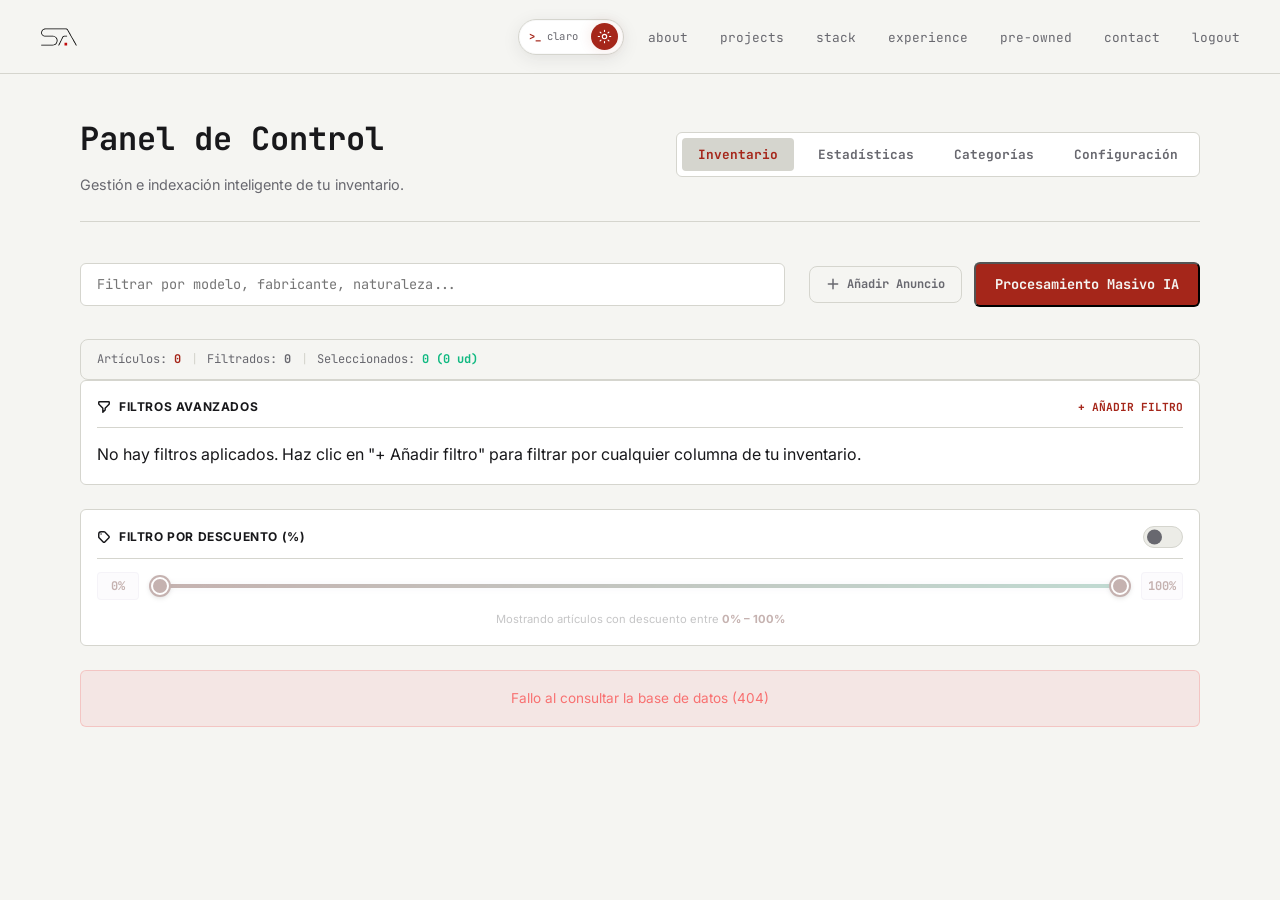
==== commit 88c51dce: "Refactor code structure for improved readability and maintainability" ====
--- a/dashboard.html
+++ b/dashboard.html
@@ -9,10 +9,10 @@
   <link rel="preconnect" href="https://fonts.gstatic.com" crossorigin />
   <link href="https://fonts.googleapis.com/css2?family=JetBrains+Mono:wght@300;400;500;700&family=Inter:wght@300;400;500;600;800&display=swap" rel="stylesheet" />
   
-  <link rel="stylesheet" href="style.css?v=8" />
+  <link rel="stylesheet" href="style.css?v=13" />
   <link rel="stylesheet" href="preowned.css" />
   <link id="theme-favicon" rel="icon" type="image/svg+xml" sizes="512x512" href="/assets/brand/favicon.svg?v=2" />
-  <script src="/theme.js?v=4"></script>
+  <script src="/theme.js?v=5"></script>
 </head>
 <body class="admin-body-bg">
 
@@ -30,8 +30,8 @@
     </button>
     <ul class="nav-links" id="nav-links">
       <li><a href="/#about">about</a></li>
+      <li><a href="/#projects">projects</a></li>
       <li><a href="/#stack">stack</a></li>
-      <li><a href="/#projects">projects</a></li>
       <li><a href="/#experience">experience</a></li>
       <li><a href="/preowned.html">pre-owned</a></li>
       <li><a href="/#contact">contact</a></li>
--- a/style.css
+++ b/style.css
@@ -70,6 +70,18 @@
 
 ul { list-style: none; }
 
+.sr-only {
+  position: absolute !important;
+  width: 1px !important;
+  height: 1px !important;
+  padding: 0 !important;
+  margin: -1px !important;
+  overflow: hidden !important;
+  clip: rect(0, 0, 0, 0) !important;
+  white-space: nowrap !important;
+  border: 0 !important;
+}
+
 /* ── NAV ─────────────────────────────────────────────── */
 .nav {
   position: fixed;
@@ -113,6 +125,77 @@
 
 .nav-links a:hover { color: var(--accent); }
 .nav-links a.is-active { color: var(--accent); }
+
+.nav-command-toggle {
+  display: none;
+  position: relative;
+  z-index: 202;
+  align-items: center;
+  gap: 0.42rem;
+  min-height: 36px;
+  padding: 0.35rem 0.65rem;
+  border: 1px solid var(--border);
+  border-radius: 4px;
+  background: var(--bg2);
+  color: var(--text-dim);
+  font-family: var(--font-mono);
+  font-size: 0.7rem;
+  cursor: pointer;
+  transition: color 0.2s, border-color 0.2s, background 0.2s;
+}
+
+.nav-command-toggle:hover,
+.nav-command-toggle.is-open {
+  color: var(--text);
+  border-color: var(--accent-dim);
+  background: var(--bg3);
+}
+
+.nav-command-toggle:focus-visible {
+  outline: 2px solid var(--accent);
+  outline-offset: 3px;
+}
+
+.nav-command-toggle__prompt {
+  color: var(--accent);
+  font-weight: 700;
+}
+
+.nav-command-toggle__icon {
+  position: relative;
+  width: 13px;
+  height: 13px;
+  margin-left: 0.15rem;
+}
+
+.nav-command-toggle__icon i {
+  position: absolute;
+  top: 6px;
+  left: 1px;
+  width: 11px;
+  height: 1px;
+  background: currentColor;
+  transition: transform 0.2s;
+}
+
+.nav-command-toggle__icon i:first-child { transform: translateY(-3px); }
+.nav-command-toggle__icon i:last-child { transform: translateY(3px); }
+.nav-command-toggle.is-open .nav-command-toggle__icon i:first-child { transform: rotate(45deg); }
+.nav-command-toggle.is-open .nav-command-toggle__icon i:last-child { transform: rotate(-45deg); }
+
+.nav-menu-backdrop {
+  position: fixed;
+  inset: 0;
+  z-index: 90;
+  border: 0;
+  background: rgba(5, 5, 8, 0.52);
+  opacity: 0;
+  backdrop-filter: blur(2px);
+  transition: opacity 0.25s;
+}
+
+.nav-menu-backdrop.is-visible { opacity: 1; }
+.nav-menu-backdrop[hidden] { display: none; }
 
 /* ── THEME SWITCH ───────────────────────────────────── */
 .theme-toggle {
@@ -211,10 +294,10 @@
 /* ── HERO ────────────────────────────────────────────── */
 .hero {
   position: relative;
-  min-height: auto;
-  display: flex;
-  align-items: flex-start;
-  padding: 7.5rem 2.5rem 4.5rem;
+  min-height: min(860px, 100vh);
+  display: flex;
+  align-items: center;
+  padding: 7.5rem 2.5rem 5.5rem;
   overflow: hidden;
 }
 
@@ -240,8 +323,19 @@
 
 .hero-inner {
   position: relative;
-  max-width: 800px;
+  z-index: 1;
+  display: grid;
+  grid-template-columns: minmax(0, 0.88fr) minmax(460px, 1.12fr);
+  align-items: center;
+  gap: clamp(3rem, 7vw, 7rem);
+  max-width: 1180px;
   width: 100%;
+  margin: 0 auto;
+}
+
+.hero-copy,
+.hero-console {
+  min-width: 0;
 }
 
 .hero-eyebrow {
@@ -283,6 +377,50 @@
   letter-spacing: 0.04em;
 }
 
+.hero-console__status i {
+  width: 6px;
+  height: 6px;
+  flex: 0 0 6px;
+  border-radius: 50%;
+  background: #2fb66d;
+  box-shadow: 0 0 9px rgba(47, 182, 109, 0.65);
+}
+
+.hero-console {
+  position: relative;
+  transform: translateY(22px);
+}
+
+.hero-console::before {
+  content: "";
+  position: absolute;
+  inset: -24px;
+  z-index: -1;
+  border-radius: 50%;
+  background: radial-gradient(circle, var(--accent-glow), transparent 68%);
+  filter: blur(18px);
+  pointer-events: none;
+}
+
+.hero-console__meta {
+  display: flex;
+  align-items: center;
+  justify-content: space-between;
+  gap: 1rem;
+  margin-bottom: 0.65rem;
+  color: var(--text-dim);
+  font-family: var(--font-mono);
+  font-size: 0.68rem;
+  letter-spacing: 0.05em;
+}
+
+.hero-console__status {
+  display: inline-flex;
+  align-items: center;
+  gap: 0.45rem;
+  color: var(--text-dim);
+}
+
 /* ── TERMINAL ────────────────────────────────────────── */
 .terminal {
   background: var(--bg2);
@@ -291,6 +429,16 @@
   margin-bottom: 2.5rem;
   max-width: 560px;
   box-shadow: 0 0 40px rgba(165,38,26,0.10);
+}
+
+.terminal--command {
+  max-width: none;
+  margin: 0;
+  border-color: var(--border-hover);
+  box-shadow:
+    0 28px 70px rgba(0, 0, 0, 0.16),
+    0 0 0 1px rgba(var(--contrast-rgb), 0.025),
+    0 0 55px var(--accent-glow);
 }
 
 .terminal-bar {
@@ -350,6 +498,139 @@
   color: var(--accent);
   line-height: 1.8;
   min-height: 1.4rem;
+}
+
+.terminal--command .terminal-body {
+  display: flex;
+  min-height: 330px;
+  flex-direction: column;
+  padding: 1.15rem 1.25rem 1rem;
+}
+
+.terminal--command .terminal-output {
+  min-height: 222px;
+  max-height: 222px;
+  margin: 0;
+  padding: 0 0.2rem 0.9rem 0;
+  overflow-y: auto;
+  scrollbar-width: thin;
+  scrollbar-color: var(--border-hover) transparent;
+  white-space: pre-wrap;
+}
+
+.terminal-entry + .terminal-entry { margin-top: 0.9rem; }
+
+.terminal-entry__command {
+  margin-bottom: 0.35rem;
+  color: var(--text-dim);
+  font-size: 0.76rem;
+  white-space: normal;
+}
+
+.terminal-entry__command::before {
+  content: "sergio@dev ~ $ ";
+  color: var(--text-dim);
+}
+
+.terminal-entry__result {
+  color: var(--text);
+  line-height: 1.65;
+}
+
+.terminal-entry__result .terminal-command-list {
+  display: grid;
+  grid-template-columns: repeat(2, minmax(0, 1fr));
+  gap: 0.35rem 0.8rem;
+  margin-top: 0.2rem;
+}
+
+.terminal-command-link {
+  display: inline-flex;
+  align-items: center;
+  gap: 0.45rem;
+  width: fit-content;
+  padding: 0.15rem 0;
+  border: 0;
+  background: transparent;
+  color: var(--accent);
+  font: inherit;
+  font-size: 0.77rem;
+  cursor: pointer;
+  text-align: left;
+}
+
+.terminal-command-link::before { content: ">"; }
+.terminal-command-link:hover { color: var(--text); }
+
+.terminal-command-link small {
+  color: var(--text-dim);
+  font: inherit;
+  font-size: 0.68rem;
+}
+
+.terminal-input-line {
+  margin-top: auto;
+  padding-top: 0.8rem;
+  border-top: 1px solid var(--border);
+}
+
+.terminal-input {
+  width: 100%;
+  min-width: 0;
+  border: 0;
+  outline: 0;
+  background: transparent;
+  color: var(--text);
+  caret-color: var(--accent);
+  font: inherit;
+  font-size: 0.85rem;
+}
+
+.terminal-input::placeholder { color: var(--text-dim); opacity: 0.62; }
+
+.terminal-hint {
+  margin-top: 0.65rem;
+  color: var(--text-dim);
+  font-family: var(--font-mono);
+  font-size: 0.66rem;
+  line-height: 1.5;
+}
+
+.terminal-hint kbd {
+  padding: 0.05rem 0.3rem;
+  border: 1px solid var(--border);
+  border-radius: 3px;
+  background: var(--bg3);
+  color: var(--text);
+  font: inherit;
+}
+
+.terminal-shortcuts {
+  display: flex;
+  flex-wrap: wrap;
+  gap: 0.45rem;
+  margin-top: 0.75rem;
+}
+
+.terminal-shortcuts button {
+  padding: 0.28rem 0.58rem;
+  border: 1px solid var(--border);
+  border-radius: 3px;
+  background: transparent;
+  color: var(--text-dim);
+  font-family: var(--font-mono);
+  font-size: 0.66rem;
+  cursor: pointer;
+  transition: color 0.2s, border-color 0.2s, background 0.2s;
+}
+
+.terminal-shortcuts button::before { content: "$ "; color: var(--accent); }
+
+.terminal-shortcuts button:hover,
+.terminal-shortcuts button:focus-visible {
+  border-color: var(--accent-dim);
+  background: var(--bg2);
+  color: var(--text);
 }
 
 .terminal-output .comment { color: var(--text-dim); }
@@ -400,12 +681,33 @@
 
 .btn-ghost:hover { border-color: var(--accent); color: var(--accent); }
 
+.github-btn {
+  display: inline-flex;
+  align-items: center;
+  gap: 0.55rem;
+}
+
+.github-mark {
+  display: inline-flex;
+  width: 1rem;
+  height: 1rem;
+  color: currentColor;
+}
+
+.github-mark svg {
+  display: block;
+  width: 100%;
+  height: 100%;
+  fill: currentColor;
+}
+
 /* ── SECTIONS ────────────────────────────────────────── */
 .section {
   max-width: 900px;
   margin: 0 auto;
   padding: 6rem 2.5rem;
   border-top: 1px solid var(--border);
+  scroll-margin-top: 72px;
 }
 
 .section-label {
@@ -427,7 +729,7 @@
 /* ── STACK ───────────────────────────────────────────── */
 .stack-grid {
   display: grid;
-  grid-template-columns: repeat(auto-fill, minmax(200px, 1fr));
+  grid-template-columns: repeat(5, minmax(0, 1fr));
   gap: 1px;
   background: var(--border);
   border: 1px solid var(--border);
@@ -649,6 +951,15 @@
   padding-bottom: 3rem;
 }
 
+.preowned-section-description {
+  max-width: 610px;
+  margin-top: -1.7rem;
+  margin-bottom: 2rem;
+  color: var(--text-dim);
+  font-size: 0.95rem;
+  line-height: 1.7;
+}
+
 .preowned-access {
   position: relative;
   display: grid;
@@ -815,24 +1126,154 @@
   margin: 0 auto;
   padding: 1.8rem 2.5rem;
   display: flex;
-  justify-content: space-between;
+  justify-content: center;
   align-items: center;
   border-top: 1px solid var(--border);
   font-family: var(--font-mono);
   font-size: 0.75rem;
   color: var(--text-dim);
+  text-align: center;
 }
 
 /* ── RESPONSIVE ──────────────────────────────────────── */
+@media (max-width: 980px) {
+  .hero {
+    min-height: auto;
+    padding-top: 7.5rem;
+  }
+
+  .hero-inner {
+    grid-template-columns: 1fr;
+    gap: 3rem;
+    max-width: 720px;
+  }
+
+  .hero-copy { max-width: 610px; }
+  .hero-console {
+    max-width: 650px;
+    transform: none;
+  }
+  .stack-grid { grid-template-columns: repeat(3, minmax(0, 1fr)); }
+  .stack-card-ai { grid-column: span 2; }
+}
+
+@media (max-width: 768px) {
+  .nav {
+    min-height: 64px;
+    padding: 0.8rem 1rem;
+  }
+
+  .nav-logo {
+    position: relative;
+    z-index: 202;
+    width: 34px;
+    height: 34px;
+    flex-basis: 34px;
+  }
+
+  .nav-command-toggle { display: inline-flex; }
+
+  .nav-links {
+    position: fixed;
+    top: 0;
+    right: 0;
+    z-index: 180;
+    display: flex;
+    width: min(82vw, 340px);
+    height: 100dvh;
+    margin: 0;
+    padding: 5.8rem 1.5rem 2rem;
+    flex-direction: column;
+    align-items: stretch;
+    gap: 0.35rem;
+    overflow-y: auto;
+    border-left: 1px solid var(--border);
+    background: var(--nav-panel-bg);
+    box-shadow: -20px 0 60px rgba(0, 0, 0, 0.18);
+    transform: translateX(105%);
+    transition: transform 0.3s cubic-bezier(0.16, 1, 0.3, 1);
+  }
+
+  .nav-links::before {
+    content: "~/navigation";
+    margin: 0 0 1rem;
+    padding-bottom: 0.8rem;
+    border-bottom: 1px solid var(--border);
+    color: var(--text-dim);
+    font-family: var(--font-mono);
+    font-size: 0.7rem;
+    letter-spacing: 0.06em;
+  }
+
+  .nav-links.nav-open { transform: translateX(0); }
+
+  .nav-links li { width: 100%; }
+
+  .nav-links a {
+    display: flex;
+    align-items: center;
+    min-height: 44px;
+    padding: 0.65rem 0.75rem;
+    border: 1px solid transparent;
+    border-radius: 4px;
+    font-size: 0.86rem;
+  }
+
+  .nav-links a::before {
+    content: ">";
+    width: 1.1rem;
+    color: var(--accent);
+    opacity: 0;
+    transition: opacity 0.2s;
+  }
+
+  .nav-links a:hover,
+  .nav-links a:focus-visible,
+  .nav-links a.is-active,
+  .nav-links a.accent {
+    border-color: var(--border);
+    background: var(--bg2);
+    color: var(--text);
+  }
+
+  .nav-links a:hover::before,
+  .nav-links a:focus-visible::before,
+  .nav-links a.is-active::before,
+  .nav-links a.accent::before { opacity: 1; }
+
+  body.nav-menu-open { overflow: hidden; }
+
+  .hero-copy {
+    display: flex;
+    flex-direction: column;
+    align-items: center;
+    text-align: center;
+  }
+
+  .hero-name,
+  .hero-role,
+  .hero-summary {
+    text-align: center;
+  }
+
+  .hero-brand-wrap {
+    margin-inline: auto;
+  }
+
+  .hero-cta {
+    justify-content: center;
+  }
+}
+
 @media (max-width: 640px) {
-  .nav-links { display: none; }
-  .admin-body-bg .nav-links { display: flex; }
   .theme-toggle {
     min-width: 91px;
     height: 34px;
     margin-left: auto;
   }
   .theme-toggle__glyph { width: 25px; height: 25px; flex-basis: 25px; }
+  .stack-grid { grid-template-columns: 1fr; }
+  .stack-card-ai { grid-column: auto; }
   .timeline-item { grid-template-columns: 1fr; gap: 0.5rem; }
   .timeline-meta { flex-direction: row; align-items: center; }
   .timeline-company-logo {
@@ -850,13 +1291,40 @@
   .preowned-access__meta { flex-wrap: wrap; gap: 0.35rem 0.85rem; }
   .preowned-access__label { flex-basis: 100%; }
   .preowned-access__link { width: fit-content; }
-  .hero { padding: 6rem 1.5rem 3rem; }
+  .hero { padding: 6rem 1.5rem 3.5rem; }
+  .hero-inner { gap: 2.5rem; }
+  .hero-brand-wrap { width: min(340px, 100%); }
+  .terminal--command .terminal-body {
+    min-height: 320px;
+    padding: 1rem;
+  }
+  .terminal--command .terminal-output {
+    min-height: 210px;
+    max-height: 210px;
+    font-size: 0.74rem;
+  }
+  .terminal-entry__result .terminal-command-list { grid-template-columns: 1fr; }
+  .terminal-input-line { gap: 0.4rem; }
+  .terminal-input-line .prompt { font-size: 0.72rem; }
+  .terminal-input { font-size: 0.78rem; }
   .section { padding: 4rem 1.5rem; }
   .footer { flex-direction: column; gap: 0.5rem; text-align: center; }
 }
 
+.is-revealed {
+  animation: content-reveal 0.58s cubic-bezier(0.16, 1, 0.3, 1) var(--reveal-delay, 0ms) both;
+}
+
+@keyframes content-reveal {
+  from { opacity: 0.55; transform: translateY(12px); }
+  to { opacity: 1; transform: translateY(0); }
+}
+
 @media (prefers-reduced-motion: reduce) {
   .cursor { animation: none; }
+  .is-revealed,
+  .case-study-shell.is-enhanced .case-study-panel.is-active,
+  .arcade-scanner { animation: none !important; }
   * { transition: none !important; }
 }
 
@@ -1092,6 +1560,388 @@
   border: 1px solid var(--border);
   border-radius: 3px;
   color: var(--text-dim);
+}
+
+/* interactive case study */
+.case-study-shell {
+  position: relative;
+  margin-top: 0.5rem;
+}
+
+.case-study-tabs {
+  display: inline-flex;
+  gap: 0.3rem;
+  margin-bottom: 1.25rem;
+  padding: 0.25rem;
+  border: 1px solid var(--border);
+  border-radius: 5px;
+  background: var(--bg);
+}
+
+.case-study-tabs button {
+  min-height: 34px;
+  padding: 0.42rem 0.85rem;
+  border: 1px solid transparent;
+  border-radius: 3px;
+  background: transparent;
+  color: var(--text-dim);
+  font-family: var(--font-mono);
+  font-size: 0.7rem;
+  cursor: pointer;
+  transition: color 0.2s, background 0.2s, border-color 0.2s;
+}
+
+.case-study-tabs button:hover { color: var(--text); }
+
+.case-study-tabs button[aria-selected="true"] {
+  border-color: var(--border);
+  background: var(--bg2);
+  color: var(--text);
+  box-shadow: 0 4px 18px rgba(0, 0, 0, 0.08);
+}
+
+.case-study-tabs button[aria-selected="true"]::before {
+  content: "> ";
+  color: var(--accent);
+}
+
+.case-study-tabs button:focus-visible {
+  outline: 2px solid var(--accent);
+  outline-offset: 2px;
+}
+
+.case-study-panel + .case-study-panel {
+  margin-top: 2rem;
+  padding-top: 2rem;
+  border-top: 1px solid var(--border);
+}
+
+.case-study-shell.is-enhanced .case-study-panel {
+  display: none;
+  margin-top: 0;
+  padding-top: 0;
+  border-top: 0;
+}
+
+.case-study-shell.is-enhanced .case-study-panel.is-active {
+  display: block;
+  animation: case-panel-in 0.38s ease both;
+}
+
+@keyframes case-panel-in {
+  from { opacity: 0.45; transform: translateY(6px); }
+  to { opacity: 1; transform: translateY(0); }
+}
+
+.product-system-view {
+  overflow: hidden;
+  margin-bottom: 1.25rem;
+  border: 1px solid var(--border);
+  border-radius: 5px;
+  background:
+    linear-gradient(rgba(var(--contrast-rgb), 0.018) 1px, transparent 1px),
+    linear-gradient(90deg, rgba(var(--contrast-rgb), 0.018) 1px, transparent 1px),
+    var(--bg);
+  background-size: 28px 28px;
+}
+
+.product-system-view__bar {
+  display: flex;
+  align-items: center;
+  justify-content: space-between;
+  gap: 1rem;
+  min-height: 40px;
+  padding: 0.6rem 0.85rem;
+  border-bottom: 1px solid var(--border);
+  background: rgba(var(--contrast-rgb), 0.025);
+  color: var(--text-dim);
+  font-family: var(--font-mono);
+  font-size: 0.66rem;
+}
+
+.product-system-view__status {
+  display: inline-flex;
+  align-items: center;
+  gap: 0.42rem;
+  color: #2fb66d;
+  text-transform: uppercase;
+  letter-spacing: 0.06em;
+}
+
+.product-system-view__status i {
+  width: 6px;
+  height: 6px;
+  border-radius: 50%;
+  background: currentColor;
+  box-shadow: 0 0 9px currentColor;
+}
+
+.product-system-view__body { padding: 1.3rem; }
+
+.product-system-view__intro {
+  display: flex;
+  align-items: flex-end;
+  justify-content: space-between;
+  gap: 1.5rem;
+  margin-bottom: 1.15rem;
+}
+
+.product-system-view__intro p {
+  color: var(--accent);
+  font-family: var(--font-mono);
+  font-size: 0.68rem;
+  letter-spacing: 0.05em;
+}
+
+.product-system-view__intro h4 {
+  max-width: 410px;
+  color: var(--text);
+  font-family: var(--font-mono);
+  font-size: 1rem;
+  line-height: 1.35;
+  text-align: right;
+}
+
+.system-module-grid {
+  display: grid;
+  grid-template-columns: repeat(3, minmax(0, 1fr));
+  gap: 0.65rem;
+}
+
+.system-module {
+  position: relative;
+  min-height: 162px;
+  padding: 0.9rem;
+  overflow: hidden;
+  border: 1px solid var(--border);
+  border-radius: 4px;
+  background: var(--bg2);
+  transition: transform 0.2s, border-color 0.2s, box-shadow 0.2s;
+}
+
+.system-module:hover {
+  z-index: 1;
+  border-color: var(--accent-dim);
+  box-shadow: 0 10px 30px var(--accent-glow);
+  transform: translateY(-3px);
+}
+
+.system-module__index {
+  color: var(--text-dim);
+  font-family: var(--font-mono);
+  font-size: 0.62rem;
+}
+
+.system-module__state {
+  float: right;
+  color: #2fb66d;
+  font-family: var(--font-mono);
+  font-size: 0.54rem;
+  letter-spacing: 0.06em;
+}
+
+.system-module h5 {
+  min-height: 2.65rem;
+  margin: 1.05rem 0 1rem;
+  color: var(--text);
+  font-family: var(--font-mono);
+  font-size: 0.72rem;
+  line-height: 1.45;
+}
+
+.system-module__flow,
+.system-module__providers {
+  display: flex;
+  align-items: center;
+  gap: 0.35rem;
+  color: var(--text-dim);
+  font-family: var(--font-mono);
+  font-size: 0.54rem;
+  text-transform: uppercase;
+}
+
+.system-module__flow i {
+  height: 1px;
+  flex: 1;
+  background: linear-gradient(90deg, var(--border), var(--accent-dim));
+}
+
+.system-module__levels {
+  display: flex;
+  align-items: flex-end;
+  gap: 4px;
+  height: 30px;
+}
+
+.system-module__levels i {
+  width: 20%;
+  border-radius: 2px 2px 0 0;
+  background: var(--accent);
+  opacity: 0.25;
+}
+
+.system-module__levels i:nth-child(1) { height: 28%; }
+.system-module__levels i:nth-child(2) { height: 46%; }
+.system-module__levels i:nth-child(3) { height: 64%; }
+.system-module__levels i:nth-child(4) { height: 82%; }
+.system-module__levels i:nth-child(5) { height: 100%; opacity: 0.8; }
+
+.system-module__providers { flex-wrap: wrap; }
+
+.system-module__providers span {
+  padding: 0.2rem 0.35rem;
+  border: 1px solid var(--border);
+  border-radius: 2px;
+  background: var(--bg3);
+}
+
+.project-highlights--cards {
+  display: grid;
+  grid-template-columns: repeat(2, minmax(0, 1fr));
+  gap: 0.75rem;
+  margin-bottom: 0;
+}
+
+.project-highlights--cards .highlight-item,
+.highlight-item--wide {
+  min-height: 100%;
+  padding: 1rem;
+  border: 1px solid var(--border);
+  border-radius: 4px;
+  background: rgba(var(--contrast-rgb), 0.018);
+}
+
+.highlight-item h4 {
+  margin-bottom: 0.4rem;
+  color: var(--text);
+  font-family: var(--font-mono);
+  font-size: 0.78rem;
+  line-height: 1.4;
+}
+
+.highlight-item p { font-size: 0.82rem; line-height: 1.65; }
+.highlight-item--wide { margin: 0 0 1rem; }
+
+.architecture-map {
+  margin-bottom: 1.25rem;
+  padding: 1.1rem;
+  border: 1px solid var(--border);
+  border-radius: 5px;
+  background: var(--bg);
+}
+
+.architecture-map__flow {
+  display: grid;
+  grid-template-columns: 1fr auto 1fr auto 1fr auto 1fr;
+  align-items: center;
+  gap: 0.45rem;
+}
+
+.architecture-map__flow > i {
+  width: 18px;
+  height: 1px;
+  background: var(--accent-dim);
+}
+
+.architecture-map__flow > i::after {
+  content: ">";
+  position: relative;
+  top: -0.78rem;
+  left: 12px;
+  color: var(--accent);
+  font-family: var(--font-mono);
+  font-size: 0.62rem;
+}
+
+.architecture-node {
+  min-width: 0;
+  padding: 0.75rem;
+  border: 1px solid var(--border);
+  border-radius: 4px;
+  background: var(--bg2);
+  transition: border-color 0.2s, transform 0.2s;
+}
+
+.architecture-node:hover {
+  border-color: var(--accent-dim);
+  transform: translateY(-2px);
+}
+
+.architecture-node--accent { box-shadow: inset 2px 0 var(--accent); }
+
+.architecture-node small,
+.architecture-node strong,
+.architecture-node span { display: block; font-family: var(--font-mono); }
+.architecture-node small { color: var(--accent); font-size: 0.53rem; letter-spacing: 0.08em; }
+.architecture-node strong { margin: 0.3rem 0 0.2rem; color: var(--text); font-size: 0.69rem; }
+.architecture-node span { overflow: hidden; color: var(--text-dim); font-size: 0.56rem; text-overflow: ellipsis; white-space: nowrap; }
+
+.architecture-map__services {
+  display: flex;
+  flex-wrap: wrap;
+  justify-content: center;
+  gap: 0.45rem;
+  margin-top: 0.8rem;
+  padding-top: 0.8rem;
+  border-top: 1px dashed var(--border);
+}
+
+.architecture-map__services span {
+  padding: 0.2rem 0.45rem;
+  border: 1px solid var(--border);
+  border-radius: 3px;
+  color: var(--text-dim);
+  font-family: var(--font-mono);
+  font-size: 0.58rem;
+}
+
+@media (max-width: 768px) {
+  .project-card { padding: 1.6rem; }
+  .system-module-grid { grid-template-columns: 1fr; }
+  .system-module { min-height: 140px; }
+  .system-module h5 { min-height: auto; }
+  .architecture-map__flow { grid-template-columns: 1fr; }
+  .architecture-map__flow > i {
+    width: 1px;
+    height: 18px;
+    justify-self: center;
+  }
+  .architecture-map__flow > i::after {
+    top: 8px;
+    left: -0.18rem;
+    transform: rotate(90deg);
+  }
+  .architecture-node span { white-space: normal; }
+}
+
+@media (max-width: 640px) {
+  .project-card { padding: 1.15rem; }
+  .project-header { flex-wrap: wrap; gap: 0.85rem; }
+  .project-logo-wrap { width: 48px; height: 48px; }
+  .project-live-btn { margin-left: 0; }
+  .project-tagline { margin-bottom: 1.35rem; }
+  .case-study-tabs {
+    display: grid;
+    grid-template-columns: repeat(3, minmax(0, 1fr));
+    width: 100%;
+  }
+  .case-study-tabs button { padding-inline: 0.35rem; font-size: 0.64rem; }
+  .product-system-view__body { padding: 1rem; }
+  .product-system-view__intro {
+    display: block;
+    margin-bottom: 1rem;
+  }
+  .product-system-view__intro h4 {
+    margin-top: 0.45rem;
+    font-size: 0.88rem;
+    text-align: left;
+  }
+  .project-highlights--cards { grid-template-columns: 1fr; }
+  .project-metrics { grid-template-columns: repeat(2, minmax(0, 1fr)); }
+  .metric { padding: 0.85rem; }
+  .metric-value { font-size: 1.35rem; }
+  .architecture-map { padding: 0.85rem; }
+  .arch-code { font-size: 0.65rem; }
 }
 
 /* ── AI CARD ─────────────────────────────────────────── */
@@ -1611,7 +2461,7 @@
   z-index: 0;
   background-image:
     radial-gradient(circle at 38% 50%, rgba(165, 38, 26, 0.24) 0%, transparent 68%),
-    url("/assets/game/game_play.png");
+    url("/assets/game/game_play.webp");
   background-position: center, center 56%;
   background-repeat: no-repeat;
   background-size: auto, cover;
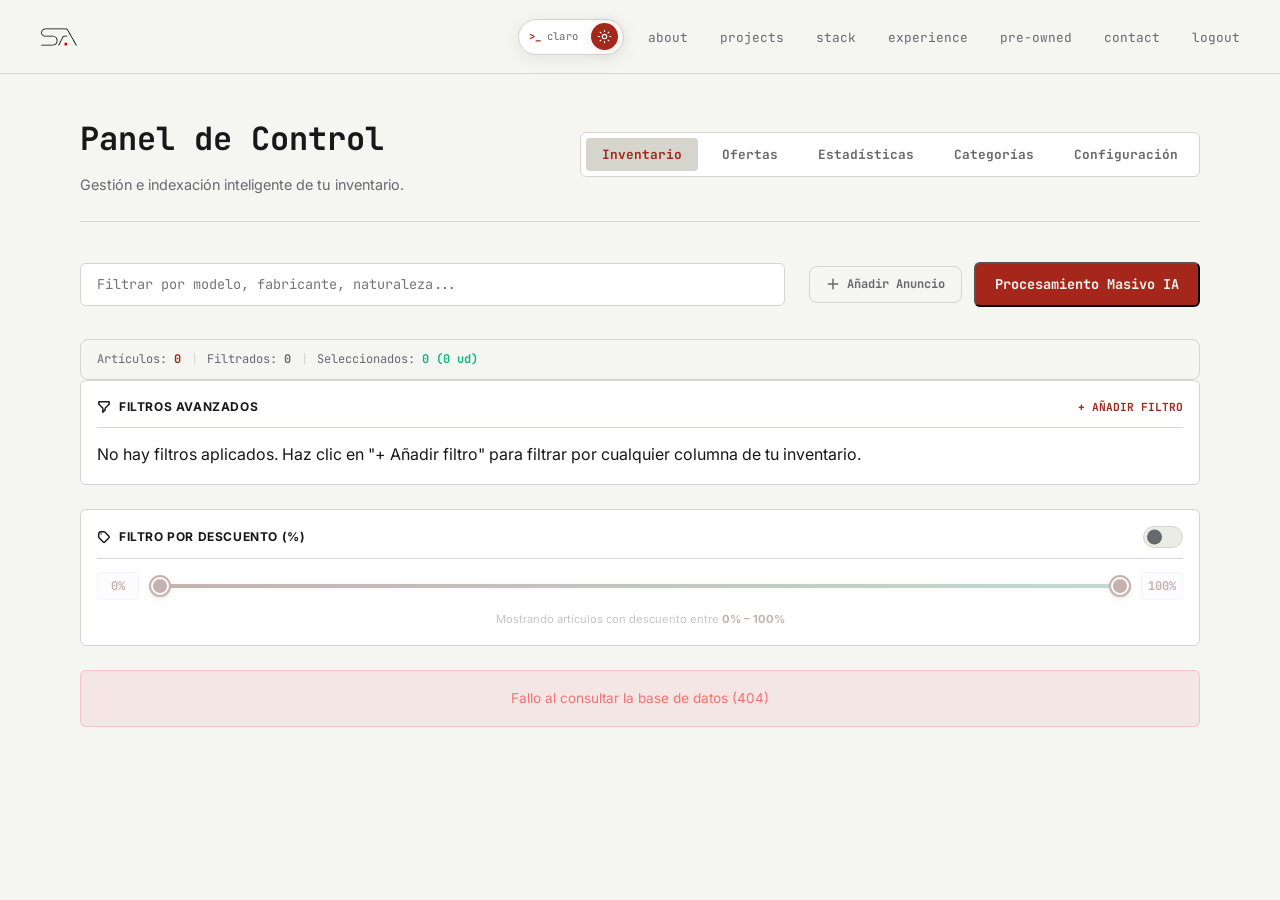
==== commit 18ea60f2: "feat(contacts, offers, reservations, public): add new API endpoints and functionality - Implemented " ====
--- a/dashboard.html
+++ b/dashboard.html
@@ -3,6 +3,7 @@
 <head>
   <meta charset="UTF-8">
   <meta name="viewport" content="width=device-width, initial-scale=1.0">
+  <meta name="robots" content="noindex, nofollow, noarchive">
   <title>Dashboard Administrador — Sergio Almagre</title>
   
   <link rel="preconnect" href="https://fonts.googleapis.com" />
@@ -10,7 +11,7 @@
   <link href="https://fonts.googleapis.com/css2?family=JetBrains+Mono:wght@300;400;500;700&family=Inter:wght@300;400;500;600;800&display=swap" rel="stylesheet" />
   
   <link rel="stylesheet" href="style.css?v=13" />
-  <link rel="stylesheet" href="preowned.css" />
+  <link rel="stylesheet" href="preowned.css?v=5" />
   <link id="theme-favicon" rel="icon" type="image/svg+xml" sizes="512x512" href="/assets/brand/favicon.svg?v=2" />
   <script src="/theme.js?v=5"></script>
 </head>
@@ -33,7 +34,7 @@
       <li><a href="/#projects">projects</a></li>
       <li><a href="/#stack">stack</a></li>
       <li><a href="/#experience">experience</a></li>
-      <li><a href="/preowned.html">pre-owned</a></li>
+      <li><a href="/preowned">pre-owned</a></li>
       <li><a href="/#contact">contact</a></li>
       <li><a href="#" id="logout-btn" class="accent">logout</a></li>
     </ul>
@@ -51,6 +52,7 @@
       <!-- TABS SELECTOR -->
       <div class="dash-tabs">
         <button class="tab-btn active" id="tab-inventario-btn" data-tab="inventario-tab">Inventario</button>
+        <button class="tab-btn" id="tab-offers-btn" data-tab="offers-tab">Ofertas <span id="offers-badge" class="tab-badge hidden">0</span></button>
         <button class="tab-btn" id="tab-stats-btn" data-tab="stats-tab">Estadísticas</button>
         <button class="tab-btn" id="tab-categories-btn" data-tab="categories-tab">Categorías</button>
         <button class="tab-btn" id="tab-config-btn" data-tab="config-tab">Configuración</button>
@@ -184,6 +186,45 @@
           <!-- Se inyecta dinámicamente -->
         </div>
       </div>
+    </div>
+
+
+    <!-- TAB: OFERTAS -->
+    <div id="offers-tab" class="tab-content hidden">
+      <section class="offers-stats" id="offers-stats"></section>
+
+      <section class="offers-filters">
+        <input type="text" id="offers-search" class="form-control-input" placeholder="Buscar por nombre, email, teléfono, artículo o mensaje...">
+        <select id="offers-product" class="form-control-input"></select>
+        <select id="offers-sort" class="form-control-input">
+          <option value="recent">Más recientes</option>
+          <option value="oldest">Más antiguas</option>
+          <option value="discountDesc">Mayor descuento pedido</option>
+          <option value="discountAsc">Menor descuento pedido</option>
+          <option value="totalDesc">Mayor importe</option>
+          <option value="item">Artículo A-Z</option>
+        </select>
+        <button type="button" id="offers-refresh" class="btn-ghost">Actualizar</button>
+      </section>
+
+      <div id="offers-email-warning" class="alert-box offers-warning hidden">
+        El envío de correos no está configurado. Las ofertas se guardan y puedes verlas aquí, pero no recibirás avisos ni podrás enviar respuestas hasta definir <code>RESEND_API_KEY</code> y <code>OFFERS_NOTIFY_EMAIL</code>.
+      </div>
+      <div id="offers-alert" class="alert-box error hidden"></div>
+      <div id="offers-loader" class="loader hidden"><div class="spinner"></div><p>Cargando ofertas...</p></div>
+
+      <div id="offers-table-wrap" class="table-responsive hidden">
+        <table class="dash-table offers-table">
+          <thead>
+            <tr>
+              <th>Fecha</th><th>Artículo</th><th>Ofertante</th><th class="num">Ud.</th><th class="num">Publicado</th>
+              <th class="num">Oferta</th><th class="num">Dto.</th><th class="num">Total</th><th>Estado</th><th>Respuesta</th><th></th>
+            </tr>
+          </thead>
+          <tbody id="offers-body"></tbody>
+        </table>
+      </div>
+      <p id="offers-empty" class="offers-empty hidden">No hay ofertas con estos filtros.</p>
     </div>
 
     <!-- TAB 2: ESTADÍSTICAS -->
@@ -692,6 +733,100 @@
   </div>
 
 
+
+  <!-- MODAL: RESPONDER OFERTA -->
+  <div id="offer-reply-modal" class="modal-overlay hidden">
+    <div class="modal-card offer-reply-card">
+      <div class="offer-reply-layout">
+        <div class="offer-reply-form">
+          <h3 class="offer-reply-title">Responder oferta</h3>
+          <div id="offer-reply-summary"></div>
+
+          <div class="offer-decisions" role="group" aria-label="Respuesta">
+            <button type="button" class="offer-decision offer-status-accepted" data-offer-decision="accepted">✅ Aceptar</button>
+            <button type="button" class="offer-decision offer-status-countered" data-offer-decision="countered">🔄 Contraofertar</button>
+            <button type="button" class="offer-decision offer-status-rejected" data-offer-decision="rejected">❌ Rechazar</button>
+          </div>
+
+          <label id="offer-counter-wrap" class="offer-reply-field hidden">
+            <span>Contraoferta por unidad (€)</span>
+            <input type="number" id="offer-counter-price" class="form-control-input" min="1" step="1">
+            <small id="offer-counter-info" class="offers-dim"></small>
+          </label>
+
+          <label class="offer-reply-field">
+            <span>Mensaje personal (opcional, aparece en el correo)</span>
+            <textarea id="offer-reply-note" class="form-control-input" rows="4" maxlength="2000" placeholder="Ej.: Puedo entregarlo en mano en Barcelona esta semana."></textarea>
+          </label>
+
+          <div id="offer-reply-alert" class="alert-box error hidden"></div>
+
+          <div class="offer-reply-actions">
+            <button type="button" id="offer-reply-cancel" class="btn-ghost">Cancelar</button>
+            <button type="button" id="offer-reply-save" class="btn-ghost" title="Cambia el estado sin enviar correo">Guardar sin enviar</button>
+            <button type="button" id="offer-reply-send" class="btn-primary">✉️ Enviar email</button>
+          </div>
+        </div>
+
+        <div class="offer-reply-preview">
+          <div class="offer-preview-meta">
+            <div><span class="offers-label">Para</span><span id="offer-preview-to"></span></div>
+            <div><span class="offers-label">Asunto</span><strong id="offer-preview-subject"></strong></div>
+          </div>
+          <iframe id="offer-preview-frame" title="Vista previa del correo" sandbox=""></iframe>
+        </div>
+      </div>
+    </div>
+  </div>
+
+  <!-- MODAL DE RESERVA -->
+  <div id="reservation-modal" class="modal-overlay hidden">
+    <div class="modal-card" style="max-width: 520px;">
+      <div class="modal-body-padding">
+        <h3 style="font-size: 1.2rem; font-weight: 800; color: var(--accent); margin: 0;">📌 Reservar producto</h3>
+        <p id="reservation-item-name" class="modal-subtitle-text mt-1" style="font-size: 0.85rem;"></p>
+        <div id="reservation-alert" class="alert-box error hidden" style="margin-top: 0.8rem; margin-bottom: 0;"></div>
+
+        <div class="mt-4">
+          <label class="block text-label mb-1.5 font-bold" for="reservation-contact-search">Contacto</label>
+          <input type="text" id="reservation-contact-search" class="modal-input" placeholder="Buscar por nombre, teléfono o email..." autocomplete="off">
+          <div id="reservation-contact-list" class="reservation-contact-list"></div>
+          <button type="button" id="reservation-new-contact-toggle" class="btn-text">+ Nuevo contacto</button>
+
+          <div id="reservation-new-contact" class="reservation-new-contact hidden">
+            <input type="text" id="reservation-new-name" class="modal-input" placeholder="Nombre *" autocomplete="off">
+            <div id="reservation-new-phone-wrap">
+              <input type="tel" id="reservation-new-phone" class="modal-input" placeholder="Teléfono" autocomplete="off">
+            </div>
+            <div id="reservation-new-email-wrap">
+              <input type="email" id="reservation-new-email" class="modal-input" placeholder="Email" autocomplete="off">
+            </div>
+            <div id="reservation-new-notice" class="reservation-dim"></div>
+            <button type="button" id="reservation-new-save" class="btn-ghost">Guardar contacto</button>
+          </div>
+        </div>
+
+        <div class="grid grid-cols-2 gap-4 mt-4">
+          <div>
+            <label class="block text-label mb-1.5 font-bold" for="reservation-units">Unidades</label>
+            <input type="number" id="reservation-units" class="modal-input" min="1" step="1" value="1">
+          </div>
+          <div>
+            <label class="block text-label mb-1.5 font-bold" for="reservation-price">Precio acordado por unidad (€)</label>
+            <input type="number" id="reservation-price" class="modal-input" min="0" step="0.01">
+          </div>
+        </div>
+
+        <div id="reservation-summary" class="reservation-summary"></div>
+
+        <div class="modal-actions-row mt-6" style="display: flex; justify-content: flex-end; gap: 0.8rem;">
+          <button id="reservation-cancel" class="btn-ghost">Cancelar</button>
+          <button id="reservation-confirm" class="btn-primary" disabled>Reservar</button>
+        </div>
+      </div>
+    </div>
+  </div>
+
   <!-- MODAL DE VENTA RÁPIDA -->
   <div id="sell-modal" class="modal-overlay hidden">
     <div class="modal-box" style="max-width: 380px;">
@@ -719,7 +854,9 @@
     </div>
   </div>
 
-  <script src="dashboard.js?v=19"></script>
+  <script src="dashboard-reservations.js?v=2"></script>
+  <script src="dashboard.js?v=21"></script>
+  <script src="dashboard-offers.js?v=1"></script>
   <script>
     // Hamburger menu toggle for mobile
     document.addEventListener('DOMContentLoaded', function() {
--- a/style.css
+++ b/style.css
@@ -12,6 +12,10 @@
   --accent2:   #7D1E16;
   --accent-glow: rgba(165, 38, 26, 0.18);
   --accent-dim: rgba(165, 38, 26, 0.45);
+  --ambient-accent-core: rgba(165, 38, 26, 0.105);
+  --ambient-accent-soft: rgba(165, 38, 26, 0.045);
+  --elevation-shadow: rgba(0, 0, 0, 0.34);
+  --offset-shadow: rgba(0, 0, 0, 0.12);
   --border-hover: #45455E;
   --nav-bg: rgba(10, 10, 15, 0.85);
   --nav-panel-bg: rgba(10, 10, 15, 0.98);
@@ -36,6 +40,10 @@
   --accent2:   #851F16;
   --accent-glow: rgba(165, 38, 26, 0.12);
   --accent-dim: rgba(165, 38, 26, 0.35);
+  --ambient-accent-core: rgba(165, 38, 26, 0.07);
+  --ambient-accent-soft: rgba(165, 38, 26, 0.025);
+  --elevation-shadow: rgba(24, 24, 27, 0.13);
+  --offset-shadow: rgba(24, 24, 27, 0.05);
   --border-hover: #B8B8B0;
   --nav-bg: rgba(245, 245, 242, 0.88);
   --nav-panel-bg: rgba(245, 245, 242, 0.98);
@@ -904,13 +912,16 @@
 .timeline-company-logo--altia { --company-logo-scale: 1.5; }
 .timeline-company-logo--gamereactor { --company-logo-scale: 3.2; }
 .timeline-company-logo--polatec { --company-logo-scale: 0.9; }
-
-.timeline-company-logo:hover {
+.timeline-company-logo--bluetab { --company-logo-scale: 0.85; }
+
+.timeline-company-logo:hover,
+.timeline-item:hover .timeline-company-logo {
   opacity: 1;
   border-color: var(--accent-dim);
 }
 
-.timeline-company-logo:hover img {
+.timeline-company-logo:hover img,
+.timeline-item:hover .timeline-company-logo img {
   filter: grayscale(0.35) contrast(0.9);
   opacity: 0.9;
   transform: scale(calc(var(--company-logo-scale, 1) * 1.06));
@@ -1014,15 +1025,15 @@
   display: inline-flex;
   align-items: center;
   gap: 0.4rem;
-  color: var(--accent);
+  color: #2fb66d;
 }
 
 .preowned-access__status > span[aria-hidden="true"] {
   width: 6px;
   height: 6px;
   border-radius: 50%;
-  background: var(--accent);
-  box-shadow: 0 0 8px var(--accent);
+  background: currentColor;
+  box-shadow: 0 0 8px currentColor;
 }
 
 .preowned-access__title {
@@ -1074,6 +1085,208 @@
 
 .preowned-access__link:hover .preowned-access__arrow { transform: translate(2px, -2px); }
 
+/* NEWSLETTER */
+.newsletter-section {
+  padding-top: 4rem;
+  padding-bottom: 4rem;
+}
+
+.newsletter-card {
+  position: relative;
+  display: grid;
+  grid-template-columns: minmax(0, 1.1fr) minmax(280px, 0.9fr);
+  gap: clamp(2rem, 6vw, 5rem);
+  padding: clamp(1.5rem, 4vw, 2.5rem);
+  overflow: hidden;
+  border: 1px solid var(--border);
+  border-radius: var(--radius);
+  background: linear-gradient(120deg, var(--bg2), var(--bg));
+  transition: border-color 0.25s, box-shadow 0.25s;
+}
+
+.newsletter-card::before {
+  content: "";
+  position: absolute;
+  inset: 0 0 auto;
+  height: 1px;
+  background: linear-gradient(90deg, transparent, var(--accent), transparent);
+  opacity: 0.7;
+}
+
+.newsletter-card:hover {
+  border-color: var(--accent-dim);
+  box-shadow: 0 12px 34px var(--accent-glow);
+}
+
+.newsletter-meta {
+  display: flex;
+  align-items: center;
+  gap: 0.85rem;
+  margin-bottom: 1.4rem;
+}
+
+.newsletter-status {
+  display: inline-flex;
+  align-items: center;
+  gap: 0.45rem;
+  color: #2fb66d;
+  font-family: var(--font-mono);
+  font-size: 0.7rem;
+  letter-spacing: 0.06em;
+  text-transform: uppercase;
+}
+
+.newsletter-status i {
+  width: 6px;
+  height: 6px;
+  border-radius: 50%;
+  background: currentColor;
+  box-shadow: 0 0 8px currentColor;
+}
+
+.newsletter-copy h3 {
+  max-width: 440px;
+  font-family: var(--font-mono);
+  font-size: clamp(1.2rem, 2.4vw, 1.7rem);
+  font-weight: 600;
+  line-height: 1.35;
+  letter-spacing: -0.03em;
+}
+
+.newsletter-copy > p {
+  max-width: 520px;
+  margin-top: 0.9rem;
+  color: var(--text-dim);
+  font-size: 0.92rem;
+  line-height: 1.75;
+}
+
+.newsletter-points {
+  display: grid;
+  gap: 0.55rem;
+  margin-top: 1.35rem;
+  color: var(--text-dim);
+  font-family: var(--font-mono);
+  font-size: 0.72rem;
+  line-height: 1.55;
+}
+
+.newsletter-points li {
+  display: flex;
+  gap: 0.55rem;
+  align-items: flex-start;
+}
+
+.newsletter-points li::before {
+  content: "+";
+  color: var(--accent);
+  font-weight: 700;
+}
+
+.newsletter-form {
+  display: flex;
+  flex-direction: column;
+  align-self: center;
+  gap: 1rem;
+  min-width: 0;
+}
+
+.newsletter-field {
+  display: flex;
+  flex-direction: column;
+  gap: 0.4rem;
+}
+
+.newsletter-field label {
+  color: var(--text-dim);
+  font-family: var(--font-mono);
+  font-size: 0.68rem;
+  letter-spacing: 0.08em;
+  text-transform: uppercase;
+}
+
+.newsletter-field input {
+  width: 100%;
+  min-height: 44px;
+  padding: 0.65rem 0.8rem;
+  border: 1px solid var(--border);
+  border-radius: 4px;
+  outline: none;
+  background: var(--bg3);
+  color: var(--text);
+  font-family: var(--font-body);
+  font-size: 0.88rem;
+  transition: border-color 0.2s, box-shadow 0.2s, background 0.2s;
+}
+
+.newsletter-field input::placeholder { color: var(--text-dim); opacity: 0.8; }
+
+.newsletter-field input:focus {
+  border-color: var(--accent);
+  background: var(--bg2);
+  box-shadow: 0 0 0 3px var(--accent-glow);
+}
+
+.newsletter-consent {
+  display: grid;
+  grid-template-columns: 17px minmax(0, 1fr);
+  gap: 0.6rem;
+  align-items: start;
+  margin-top: 0.1rem;
+}
+
+.newsletter-consent input {
+  width: 17px;
+  height: 17px;
+  margin-top: 0.14rem;
+  accent-color: var(--accent);
+}
+
+.newsletter-consent label {
+  color: var(--text-dim);
+  font-size: 0.76rem;
+  line-height: 1.5;
+  cursor: pointer;
+}
+
+.newsletter-submit {
+  width: 100%;
+  border: 0;
+  cursor: pointer;
+  text-align: center;
+}
+
+.newsletter-submit:disabled {
+  cursor: wait;
+  opacity: 0.65;
+}
+
+.newsletter-note,
+.newsletter-feedback {
+  color: var(--text-dim);
+  font-size: 0.72rem;
+  line-height: 1.5;
+}
+
+.newsletter-note { margin-top: -0.4rem; }
+
+.newsletter-feedback {
+  min-height: 1.1rem;
+  margin-top: -0.35rem;
+  font-family: var(--font-mono);
+}
+
+.newsletter-feedback.is-success { color: #2fb66d; }
+.newsletter-feedback.is-error { color: #e07a6e; }
+
+.newsletter-trap {
+  position: absolute;
+  left: -10000px;
+  width: 1px;
+  height: 1px;
+  overflow: hidden;
+}
+
 /* ── CONTACT ─────────────────────────────────────────── */
 .contact-sub {
   color: var(--text-dim);
@@ -1094,30 +1307,75 @@
 
 .contact-card {
   display: flex;
-  align-items: center;
-  gap: 1rem;
+  align-items: flex-start;
+  gap: 0.85rem;
   padding: 1.2rem 1.4rem;
   background: var(--bg2);
-  transition: background 0.2s;
+  min-width: 0;
+  transition: background 0.2s, color 0.2s;
 }
 
 .contact-card:hover { background: var(--bg3); }
-.contact-card:hover .contact-label { color: var(--accent); }
+.contact-card:hover .contact-action { color: var(--accent); }
+.contact-card:hover .contact-arrow { transform: translate(2px, -2px); color: var(--accent); }
 
 .contact-icon {
-  font-family: var(--font-mono);
-  font-size: 0.9rem;
+  display: inline-flex;
+  align-items: center;
+  justify-content: center;
+  width: 2.25rem;
+  height: 2.25rem;
+  border: 1px solid var(--accent-dim);
+  border-radius: 4px;
   color: var(--accent);
-  width: 24px;
-  text-align: center;
-  flex-shrink: 0;
-}
-
-.contact-label {
+  flex: 0 0 2.25rem;
+  transition: background 0.2s, border-color 0.2s;
+}
+
+.contact-icon svg {
+  display: block;
+  width: 1.2rem;
+  height: 1.2rem;
+  fill: currentColor;
+}
+
+.contact-card:hover .contact-icon {
+  border-color: var(--accent);
+  background: var(--accent-glow);
+}
+
+.contact-card__content {
+  display: flex;
+  flex: 1 1 auto;
+  flex-direction: column;
+  gap: 0.15rem;
+  min-width: 0;
+  padding-top: 0.05rem;
+}
+
+.contact-service {
+  font-family: var(--font-mono);
+  font-size: 0.72rem;
+  font-weight: 700;
+  letter-spacing: 0.06em;
+  line-height: 1.35;
+  text-transform: uppercase;
+  color: var(--accent);
+}
+
+.contact-action {
   font-family: var(--font-mono);
   font-size: 0.8rem;
+  line-height: 1.5;
   color: var(--text-dim);
   transition: color 0.2s;
+}
+
+.contact-arrow {
+  color: var(--text-dim);
+  font-size: 1rem;
+  line-height: 1.35;
+  transition: color 0.2s, transform 0.2s;
 }
 
 /* ── FOOTER ──────────────────────────────────────────── */
@@ -1128,12 +1386,15 @@
   display: flex;
   justify-content: center;
   align-items: center;
+  gap: 1.5rem;
   border-top: 1px solid var(--border);
   font-family: var(--font-mono);
   font-size: 0.75rem;
   color: var(--text-dim);
   text-align: center;
 }
+
+.footer a:hover { color: var(--accent); }
 
 /* ── RESPONSIVE ──────────────────────────────────────── */
 @media (max-width: 980px) {
@@ -1291,6 +1552,8 @@
   .preowned-access__meta { flex-wrap: wrap; gap: 0.35rem 0.85rem; }
   .preowned-access__label { flex-basis: 100%; }
   .preowned-access__link { width: fit-content; }
+  .newsletter-section { padding-top: 3rem; padding-bottom: 3rem; }
+  .newsletter-card { grid-template-columns: 1fr; gap: 2rem; }
   .hero { padding: 6rem 1.5rem 3.5rem; }
   .hero-inner { gap: 2.5rem; }
   .hero-brand-wrap { width: min(340px, 100%); }
@@ -1397,6 +1660,11 @@
   background: rgba(165,38,26,0.08);
   color: var(--accent);
   border: 1px solid rgba(165,38,26,0.2);
+}
+
+.proj-badge.period {
+  color: var(--text-dim);
+  border: 1px solid var(--border);
 }
 
 .project-name {
@@ -1822,6 +2090,47 @@
 .highlight-item p { font-size: 0.82rem; line-height: 1.65; }
 .highlight-item--wide { margin: 0 0 1rem; }
 
+/* Auladex product showcase (assets/auladex/): reserves the stage's aspect
+   ratio before the markup mounts so the card doesn't jump. */
+.auladex-showcase {
+  aspect-ratio: 1137 / 828;
+  margin: 0 auto 1.6rem;
+  max-width: 860px;
+}
+
+.case-challenge {
+  margin-bottom: 1.25rem;
+  padding: 1rem 1.1rem;
+  border: 1px solid var(--border);
+  border-left: 2px solid var(--accent);
+  border-radius: 4px;
+  background: var(--bg);
+}
+
+.case-challenge__text {
+  color: var(--text);
+  font-size: 0.95rem;
+  line-height: 1.7;
+}
+
+.highlight-item p.decision-result {
+  margin-top: 0.55rem;
+  color: var(--text);
+}
+
+.decision-result::before {
+  content: "→ ";
+  color: var(--accent);
+  font-family: var(--font-mono);
+}
+
+.decision-note {
+  margin-top: 1rem;
+  color: var(--text-dim);
+  font-family: var(--font-mono);
+  font-size: 0.7rem;
+}
+
 .architecture-map {
   margin-bottom: 1.25rem;
   padding: 1.1rem;
@@ -1922,7 +2231,7 @@
   .project-tagline { margin-bottom: 1.35rem; }
   .case-study-tabs {
     display: grid;
-    grid-template-columns: repeat(3, minmax(0, 1fr));
+    grid-template-columns: repeat(2, minmax(0, 1fr));
     width: 100%;
   }
   .case-study-tabs button { padding-inline: 0.35rem; font-size: 0.64rem; }
@@ -2675,3 +2984,637 @@
     font-size: 0.68rem !important;
   }
 }
+
+/* ── SCROLL RHYTHM ──────────────────────────────────── */
+.page-progress {
+  position: fixed;
+  inset: 0 0 auto;
+  z-index: 260;
+  height: 2px;
+  pointer-events: none;
+}
+
+.page-progress__bar {
+  display: block;
+  width: 100%;
+  height: 100%;
+  background: linear-gradient(90deg, var(--accent2), var(--accent), var(--text));
+  box-shadow: 0 0 14px var(--accent-glow);
+  transform: scaleX(0);
+  transform-origin: left center;
+  will-change: transform;
+}
+
+.scroll-hud {
+  position: fixed;
+  top: 50%;
+  right: max(1.25rem, calc((100vw - 1320px) / 2));
+  z-index: 80;
+  display: grid;
+  justify-items: center;
+  gap: 0.7rem;
+  color: var(--text-dim);
+  font-family: var(--font-mono);
+  pointer-events: none;
+  transform: translateY(-50%);
+}
+
+.scroll-hud__index {
+  color: var(--accent);
+  font-size: 0.7rem;
+  font-weight: 700;
+  letter-spacing: 0.12em;
+}
+
+.scroll-hud__rail {
+  position: relative;
+  display: block;
+  width: 1px;
+  height: 92px;
+  overflow: hidden;
+  background: var(--border);
+}
+
+.scroll-hud__fill {
+  position: absolute;
+  inset: 0;
+  display: block;
+  background: var(--accent);
+  box-shadow: 0 0 8px var(--accent);
+  transform: scaleY(0);
+  transform-origin: top center;
+  will-change: transform;
+}
+
+.scroll-hud__label {
+  max-height: 120px;
+  overflow: hidden;
+  font-size: 0.62rem;
+  letter-spacing: 0.12em;
+  text-transform: uppercase;
+  text-overflow: ellipsis;
+  white-space: nowrap;
+  writing-mode: vertical-rl;
+}
+
+.section {
+  position: relative;
+  isolation: isolate;
+}
+
+.section[data-section-index]::after {
+  content: attr(data-section-index);
+  position: absolute;
+  top: 2.6rem;
+  right: 2rem;
+  z-index: -1;
+  color: rgba(var(--contrast-rgb), 0.035);
+  font-family: var(--font-mono);
+  font-size: clamp(5.5rem, 11vw, 9rem);
+  font-weight: 700;
+  line-height: 1;
+  letter-spacing: -0.1em;
+  pointer-events: none;
+  user-select: none;
+}
+
+:root[data-theme="light"] .section[data-section-index]::after {
+  color: rgba(var(--contrast-rgb), 0.055);
+}
+
+#projects,
+#stack,
+#experience,
+#newsletter,
+#contact {
+  max-width: 1080px;
+}
+
+#projects {
+  max-width: 1120px;
+  padding-top: 8rem;
+  padding-bottom: 8.5rem;
+}
+
+#projects::before,
+#experience::before,
+#newsletter::before {
+  content: "";
+  position: absolute;
+  inset: 0 auto 0 50%;
+  z-index: -2;
+  width: 100vw;
+  transform: translateX(-50%);
+  pointer-events: none;
+}
+
+#projects::before {
+  background:
+    radial-gradient(circle at 14% 22%, var(--accent-glow), transparent 30%),
+    linear-gradient(180deg, transparent, rgba(var(--contrast-rgb), 0.018) 45%, transparent);
+}
+
+#stack {
+  padding-top: 8rem;
+  padding-bottom: 9rem;
+}
+
+#stack > .section-label,
+#stack > .section-title {
+  max-width: 680px;
+  margin-left: auto;
+  text-align: right;
+}
+
+#stack .stack-grid {
+  grid-template-columns: repeat(6, minmax(0, 1fr));
+  align-items: stretch;
+  gap: 0.8rem;
+  overflow: visible;
+  border: 0;
+  background: transparent;
+  counter-reset: stack-card;
+}
+
+#stack .stack-card {
+  position: relative;
+  grid-column: span 2;
+  min-height: 220px;
+  overflow: hidden;
+  border: 1px solid var(--border);
+  border-radius: var(--radius);
+  counter-increment: stack-card;
+  transition: background 0.25s, border-color 0.25s, box-shadow 0.25s;
+}
+
+#stack .stack-card:nth-child(2) { margin-top: 1.35rem; }
+
+#stack .stack-card:nth-child(4),
+#stack .stack-card:nth-child(5) {
+  grid-column: span 3;
+}
+
+#stack .stack-card:nth-child(5) { margin-top: 1.35rem; }
+
+#stack .stack-card::after {
+  content: "0" counter(stack-card);
+  position: absolute;
+  right: 1rem;
+  bottom: 0.5rem;
+  color: rgba(var(--contrast-rgb), 0.06);
+  font-family: var(--font-mono);
+  font-size: 2.8rem;
+  font-weight: 700;
+  line-height: 1;
+  pointer-events: none;
+}
+
+#stack .stack-card:hover {
+  border-color: var(--border-hover);
+  box-shadow: 0 16px 35px rgba(0, 0, 0, 0.12);
+}
+
+#stack .certs-row {
+  justify-content: flex-end;
+  padding-right: 0.35rem;
+}
+
+#experience {
+  display: grid;
+  grid-template-columns: minmax(210px, 0.72fr) minmax(0, 1.7fr);
+  align-items: start;
+  gap: clamp(3rem, 7vw, 7rem);
+  padding-top: 9rem;
+  padding-bottom: 9rem;
+}
+
+#experience::before {
+  border-top: 1px solid rgba(var(--contrast-rgb), 0.025);
+  border-bottom: 1px solid rgba(var(--contrast-rgb), 0.025);
+  background:
+    linear-gradient(90deg, rgba(var(--contrast-rgb), 0.018) 1px, transparent 1px) 50% 0 / 72px 100%,
+    linear-gradient(180deg, var(--bg2), var(--bg));
+}
+
+#experience .section-heading {
+  position: sticky;
+  top: 7.5rem;
+}
+
+#experience .section-title {
+  margin-bottom: 1.15rem;
+}
+
+#experience .section-heading::after {
+  content: "career.log";
+  display: block;
+  width: fit-content;
+  margin-top: 1.1rem;
+  padding: 0.25rem 0.55rem;
+  border: 1px solid var(--border);
+  color: var(--text-dim);
+  font-family: var(--font-mono);
+  font-size: 0.65rem;
+  letter-spacing: 0.05em;
+}
+
+#experience .timeline {
+  grid-column: 2;
+}
+
+#experience .timeline-item {
+  grid-template-columns: 125px minmax(0, 1fr);
+  gap: 1.6rem;
+  padding: 2.8rem 0 2.8rem 1.5rem;
+}
+
+#experience .timeline-item::before {
+  content: "";
+  position: absolute;
+  top: 2.8rem;
+  bottom: 2.8rem;
+  left: 0;
+  width: 2px;
+  background: var(--border);
+  transition: background 0.25s, box-shadow 0.25s;
+}
+
+#experience .timeline-item:hover::before {
+  background: var(--accent);
+  box-shadow: 0 0 12px var(--accent-glow);
+}
+
+#play,
+#preowned {
+  max-width: 1120px;
+}
+
+#play {
+  padding-top: 8rem;
+  padding-bottom: 7rem;
+  padding-left: clamp(8rem, 18vw, 16rem);
+}
+
+#play > .section-label,
+#play > .section-title {
+  text-align: right;
+}
+
+#play .arcade-card {
+  border-radius: 2px 26px 2px 26px;
+  box-shadow: -24px 24px 0 rgba(var(--contrast-rgb), 0.018);
+}
+
+#preowned {
+  padding-top: 5rem;
+  padding-right: clamp(8rem, 18vw, 16rem);
+  padding-bottom: 7rem;
+}
+
+#preowned .preowned-access {
+  border-radius: 22px 2px 22px 2px;
+}
+
+#newsletter {
+  padding-top: 9rem;
+  padding-bottom: 9rem;
+}
+
+#newsletter::before {
+  background:
+    radial-gradient(circle at 82% 46%, var(--accent-glow), transparent 27%),
+    linear-gradient(180deg, transparent, rgba(var(--contrast-rgb), 0.018), transparent);
+}
+
+#newsletter > .section-label,
+#newsletter > .section-title {
+  text-align: center;
+}
+
+#newsletter .newsletter-card {
+  border-radius: 2px 28px 2px 28px;
+  box-shadow: 28px 28px 0 rgba(var(--contrast-rgb), 0.018);
+}
+
+#contact {
+  padding-top: 8rem;
+  padding-bottom: 8rem;
+}
+
+#contact .contact-links {
+  gap: 0.85rem;
+  overflow: visible;
+  border: 0;
+  background: transparent;
+}
+
+#contact .contact-card {
+  min-height: 138px;
+  border: 1px solid var(--border);
+  border-radius: var(--radius);
+}
+
+#contact .contact-card:nth-child(2) { margin-top: 1.35rem; }
+
+.footer { max-width: 1080px; }
+
+@media (prefers-reduced-motion: no-preference) {
+  .section > .section-label.is-revealed,
+  .section > .section-title.is-revealed,
+  .section-heading.is-revealed {
+    animation-name: rhythm-heading-reveal;
+  }
+
+  .stack-card.is-revealed {
+    animation-name: rhythm-tile-reveal;
+  }
+
+  .timeline-item {
+    --reveal-x: -24px;
+  }
+
+  .timeline-item:nth-child(even) {
+    --reveal-x: 24px;
+  }
+
+  .timeline-item.is-revealed {
+    animation-name: rhythm-side-reveal;
+  }
+
+  .arcade-card.is-revealed,
+  .newsletter-card.is-revealed {
+    animation-name: rhythm-scale-reveal;
+    transform-origin: right center;
+  }
+
+  .preowned-access.is-revealed,
+  .contact-card.is-revealed {
+    animation-name: rhythm-side-reveal;
+  }
+}
+
+@keyframes rhythm-heading-reveal {
+  from { opacity: 0.25; filter: blur(4px); transform: translateX(-18px); }
+  to { opacity: 1; filter: blur(0); transform: translateX(0); }
+}
+
+@keyframes rhythm-tile-reveal {
+  from { opacity: 0.2; transform: translateY(22px) scale(0.97); }
+  to { opacity: 1; transform: translateY(0) scale(1); }
+}
+
+@keyframes rhythm-side-reveal {
+  from { opacity: 0.2; transform: translate3d(var(--reveal-x, -20px), 8px, 0); }
+  to { opacity: 1; transform: translate3d(0, 0, 0); }
+}
+
+@keyframes rhythm-scale-reveal {
+  from { opacity: 0.2; transform: perspective(900px) rotateY(-3deg) scale(0.985); }
+  to { opacity: 1; transform: perspective(900px) rotateY(0) scale(1); }
+}
+
+@media (max-width: 1180px) {
+  .scroll-hud { display: none; }
+}
+
+@media (max-width: 900px) {
+  #projects,
+  #stack,
+  #experience,
+  #play,
+  #preowned,
+  #newsletter,
+  #contact {
+    max-width: 900px;
+  }
+
+  #stack .stack-grid {
+    grid-template-columns: repeat(2, minmax(0, 1fr));
+  }
+
+  #stack .stack-card,
+  #stack .stack-card:nth-child(4),
+  #stack .stack-card:nth-child(5) {
+    grid-column: auto;
+    min-height: 0;
+    margin-top: 0;
+  }
+
+  #experience {
+    display: block;
+  }
+
+  #experience .section-heading {
+    position: static;
+  }
+
+  #experience .section-heading::after {
+    margin-bottom: 2.8rem;
+  }
+
+  #experience .timeline {
+    grid-column: auto;
+  }
+
+  #play,
+  #preowned {
+    padding-right: 2.5rem;
+    padding-left: 2.5rem;
+  }
+}
+
+@media (max-width: 640px) {
+  .section[data-section-index]::after {
+    top: 2.1rem;
+    right: 1.25rem;
+    font-size: 4.8rem;
+  }
+
+  #projects,
+  #stack,
+  #experience,
+  #play,
+  #preowned,
+  #newsletter,
+  #contact {
+    padding: 5.5rem 1.5rem;
+  }
+
+  #stack > .section-label,
+  #stack > .section-title,
+  #play > .section-label,
+  #play > .section-title,
+  #newsletter > .section-label,
+  #newsletter > .section-title {
+    text-align: left;
+  }
+
+  #stack .stack-grid {
+    grid-template-columns: 1fr;
+    gap: 0.7rem;
+  }
+
+  #experience .timeline-item {
+    grid-template-columns: 1fr;
+    gap: 0.65rem;
+    padding: 2.2rem 0 2.2rem 1rem;
+  }
+
+  #experience .timeline-item::before {
+    top: 2.2rem;
+    bottom: 2.2rem;
+  }
+
+  #play .arcade-card,
+  #newsletter .newsletter-card {
+    border-radius: var(--radius);
+    box-shadow: none;
+  }
+
+  #preowned .preowned-access {
+    border-radius: var(--radius);
+  }
+
+  #contact .contact-card:nth-child(2) { margin-top: 0; }
+}
+
+/* The arcade has its own viewport, followed by normal page content. */
+.devtrek-page {
+  min-height: 100vh;
+  overflow-x: hidden;
+  overflow-y: auto;
+}
+
+.devtrek-game-stage {
+  position: relative;
+  height: 100vh;
+  min-height: 560px;
+}
+
+.devtrek-game-stage > .st-modal {
+  position: absolute;
+  inset: 73px 0 0;
+}
+
+.devtrek-newsletter-section {
+  min-height: 720px;
+}
+
+@media (max-width: 640px) {
+  .devtrek-game-stage {
+    min-height: 620px;
+  }
+
+  .devtrek-game-stage > .st-modal {
+    inset: 64px 0 0;
+  }
+
+.devtrek-newsletter-section {
+    min-height: 0;
+  }
+}
+
+/* ── AMBIENT LIGHTING SYSTEM ─────────────────────────── */
+.home-page {
+  position: relative;
+  isolation: isolate;
+}
+
+.site-ambient {
+  position: absolute;
+  inset: 0;
+  z-index: 0;
+  overflow: hidden;
+  pointer-events: none;
+}
+
+.site-ambient::before,
+.site-ambient::after {
+  content: "";
+  position: absolute;
+  border-radius: 50%;
+  filter: blur(22px);
+  transform: translateZ(0);
+}
+
+.site-ambient::before {
+  top: clamp(520px, 72vh, 740px);
+  left: -28vw;
+  width: clamp(760px, 88vw, 1320px);
+  height: clamp(1150px, 145vh, 1700px);
+  background: radial-gradient(
+    ellipse at 45% 38%,
+    var(--ambient-accent-core) 0%,
+    var(--ambient-accent-soft) 38%,
+    transparent 74%
+  );
+}
+
+.site-ambient::after {
+  top: 64%;
+  right: -32vw;
+  width: clamp(760px, 82vw, 1220px);
+  height: clamp(1200px, 150vh, 1750px);
+  background: radial-gradient(
+    ellipse at 52% 48%,
+    var(--ambient-accent-core) 0%,
+    var(--ambient-accent-soft) 40%,
+    transparent 76%
+  );
+}
+
+.home-page > .hero,
+.home-page > .section,
+.home-page > .footer {
+  position: relative;
+  z-index: 1;
+}
+
+/* Section-local lights would create hard seams over the shared ambience. */
+.home-page .hero::before,
+.home-page #projects::before,
+.home-page #newsletter::before {
+  display: none;
+}
+
+.home-page #projects {
+  border-top-color: transparent;
+}
+
+.project-card.featured {
+  border-color: rgba(var(--contrast-rgb), 0.24);
+  box-shadow:
+    0 34px 90px var(--elevation-shadow),
+    0 0 0 1px rgba(var(--contrast-rgb), 0.018);
+}
+
+.project-card.featured:hover {
+  border-color: rgba(var(--contrast-rgb), 0.42);
+}
+
+.page-progress__bar {
+  background: linear-gradient(90deg, var(--accent2), var(--accent), #C64B3A);
+}
+
+#play .arcade-card {
+  box-shadow: -24px 24px 0 var(--offset-shadow);
+}
+
+#newsletter .newsletter-card {
+  box-shadow: 28px 28px 0 var(--offset-shadow);
+}
+
+@media (max-width: 640px) {
+  .site-ambient::before {
+    top: 680px;
+    left: -520px;
+    width: 980px;
+    height: 1700px;
+  }
+
+  .site-ambient::after {
+    right: -560px;
+    width: 980px;
+    height: 1800px;
+  }
+}
--- a/preowned.css
+++ b/preowned.css
@@ -33,6 +33,29 @@
   max-width: 1200px;
   margin: 0 auto 6rem;
   padding: 0 2.5rem;
+}
+
+/* Server-rendered product summary for shared catalogue URLs. */
+.seo-product-summary {
+  margin: 0 0 2rem;
+  padding: 1.25rem 1.5rem;
+  border: 1px solid var(--border);
+  border-left: 3px solid var(--accent);
+  background: var(--bg2);
+}
+
+.seo-product-summary h2 {
+  margin: 0 0 0.75rem;
+  color: var(--text);
+  font-family: var(--font-mono);
+  font-size: 1.1rem;
+}
+
+.seo-product-summary p {
+  max-width: 80ch;
+  margin: 0.5rem 0 0;
+  color: var(--text-dim);
+  line-height: 1.7;
 }
 
 /* filters-bar */
@@ -153,6 +176,8 @@
   border-radius: var(--radius);
   overflow: hidden;
   cursor: pointer;
+  color: inherit;
+  text-decoration: none;
   transition: transform 0.2s, border-color 0.2s, box-shadow 0.2s;
   display: flex;
   flex-direction: column;
@@ -461,6 +486,36 @@
   border-radius: var(--radius);
   max-height: 200px;
   overflow-y: auto;
+}
+
+.modal-waves-info-btn {
+  display: flex;
+  align-items: center;
+  justify-content: space-between;
+  gap: 1rem;
+  width: 100%;
+  margin-top: 0.7rem;
+  padding: 0.85rem 1rem;
+  border: 1px solid rgba(165, 38, 26, 0.42);
+  border-radius: var(--radius);
+  background: rgba(165, 38, 26, 0.08);
+  color: var(--accent);
+  font-family: var(--font-mono);
+  font-size: 0.75rem;
+  font-weight: 700;
+  text-decoration: none;
+  transition: background 0.2s, border-color 0.2s, transform 0.2s;
+}
+
+.modal-waves-info-btn:hover {
+  border-color: var(--accent);
+  background: rgba(165, 38, 26, 0.15);
+  transform: translateY(-1px);
+}
+
+.modal-waves-info-btn:focus-visible {
+  outline: 2px solid var(--accent);
+  outline-offset: 3px;
 }
 
 /* contact box */
@@ -2984,3 +3039,254 @@
   outline: 2px solid var(--accent);
   outline-offset: 4px;
 }
+
+/* ── Reservas ───────────────────────────── */
+.reserved-badge,
+.modal-reserved-badge {
+  background: #f59e0b;
+  color: #111;
+  font-family: var(--font-mono);
+  font-size: 0.7rem;
+  font-weight: 700;
+  text-transform: uppercase;
+  padding: 0.25rem 0.6rem;
+  border-radius: 3px;
+}
+
+.reserved-badge {
+  position: absolute;
+  bottom: 0.8rem;
+  left: 0.8rem;
+  box-shadow: 0 2px 10px rgba(0, 0, 0, 0.3);
+}
+
+.badge.reserved { background: rgba(245, 158, 11, 0.15); color: #f59e0b; border: 1px solid rgba(245, 158, 11, 0.4); }
+
+.btn-reserve {
+  font-size: 0.7rem;
+  padding: 0.4rem 0.7rem;
+  border-radius: 6px;
+  color: #f59e0b;
+  border-color: rgba(245, 158, 11, 0.4);
+}
+
+.btn-reserve:disabled,
+#reservation-confirm:disabled { opacity: 0.4; cursor: not-allowed; }
+
+.reservation-list {
+  border-top: 1px solid var(--border);
+  background: rgba(245, 158, 11, 0.05);
+}
+
+.reservation-row {
+  display: flex;
+  align-items: center;
+  justify-content: space-between;
+  flex-wrap: wrap;
+  gap: 0.6rem;
+  padding: 0.6rem 1.25rem;
+  font-size: 0.8rem;
+}
+
+.reservation-row + .reservation-row { border-top: 1px solid var(--border); }
+.reservation-row-actions { display: flex; gap: 0.5rem; flex-wrap: wrap; }
+.reservation-row-actions .btn-ghost { font-size: 0.7rem; padding: 0.35rem 0.7rem; border-radius: 6px; }
+.reservation-dim { color: var(--text-dim); font-size: 0.75rem; }
+span.reservation-dim { margin-left: 0.4rem; }
+
+.reservation-contact-list {
+  max-height: 180px;
+  overflow-y: auto;
+  margin: 0.5rem 0;
+  display: flex;
+  flex-direction: column;
+  gap: 0.3rem;
+}
+
+.reservation-contact {
+  display: block;
+  width: 100%;
+  flex-shrink: 0;
+  text-align: left;
+  background: var(--bg3);
+  border: 1px solid var(--border);
+  border-radius: 6px;
+  padding: 0.5rem 0.7rem;
+  color: var(--text);
+  font-size: 0.8rem;
+  cursor: pointer;
+}
+
+.reservation-contact.selected { border-color: #f59e0b; background: rgba(245, 158, 11, 0.12); }
+.reservation-new-contact { display: flex; flex-direction: column; gap: 0.5rem; margin-top: 0.6rem; }
+
+.reservation-summary {
+  margin-top: 0.8rem;
+  background: var(--bg3);
+  border-radius: 6px;
+  padding: 0.6rem 0.8rem;
+  font-size: 0.8rem;
+  color: var(--text-dim);
+}
+
+.reservation-summary strong { color: var(--text); }
+.reservation-discount { color: #f59e0b; font-weight: 700; }
+
+/* ── Ofertas (catálogo público) ─────────── */
+.modal-offer-btn {
+  width: 100%;
+  margin-top: 0.6rem;
+  background: transparent;
+  cursor: pointer;
+  border-color: rgba(165, 38, 26, 0.5);
+  color: var(--accent);
+}
+
+.modal-offer-btn svg { flex: 0 0 auto; }
+.offer-modal { z-index: 10050; }
+.offer-card { max-width: 520px; }
+.offer-body { padding: 2rem; display: flex; flex-direction: column; gap: 0.4rem; }
+.offer-title { font-family: var(--font-mono); font-size: 1.2rem; color: var(--accent); margin: 0; }
+.offer-item { font-weight: 700; margin: 0; padding-right: 2rem; }
+.offer-listed, .offer-intro { font-size: 0.8rem; color: var(--text-dim); margin: 0; }
+.offer-intro { margin: 0.6rem 0 0.4rem; }
+#offer-form { display: flex; flex-direction: column; gap: 0.8rem; }
+.offer-grid { display: grid; grid-template-columns: 1fr 1fr; gap: 0.8rem; }
+.offer-field { display: flex; flex-direction: column; gap: 0.3rem; font-size: 0.75rem; color: var(--text-dim); font-family: var(--font-mono); }
+
+.offer-field input,
+.offer-field textarea {
+  background: var(--bg);
+  border: 1px solid var(--border);
+  border-radius: 6px;
+  color: var(--text);
+  padding: 0.6rem 0.75rem;
+  font-size: 0.9rem;
+  font-family: inherit;
+  outline: none;
+}
+
+.offer-field textarea { font-family: var(--font-sans, inherit); resize: vertical; }
+.offer-field input:focus, .offer-field textarea:focus { border-color: var(--accent); }
+.offer-summary { min-height: 1rem; margin: -0.3rem 0 0; font-size: 0.8rem; font-weight: 700; color: var(--accent); }
+.offer-honeypot { position: absolute; left: -9999px; width: 1px; height: 1px; overflow: hidden; }
+.offer-consent { display: flex; gap: 0.5rem; align-items: flex-start; font-size: 0.75rem; color: var(--text-dim); cursor: pointer; }
+.offer-consent input { margin-top: 0.15rem; accent-color: var(--accent); }
+.offer-error { color: #ef4444; font-size: 0.8rem; margin: 0; }
+.offer-submit { width: 100%; padding: 0.75rem; }
+.offer-done { display: flex; flex-direction: column; gap: 1rem; align-items: flex-start; margin-top: 0.8rem; }
+.offer-done p { margin: 0; color: #10b981; font-weight: 600; }
+
+@media (max-width: 560px) {
+  .offer-grid { grid-template-columns: 1fr; }
+  .offer-body { padding: 1.4rem; }
+}
+
+/* ── Ofertas (dashboard) ────────────────── */
+.tab-badge {
+  display: inline-block;
+  min-width: 1.2rem;
+  margin-left: 0.3rem;
+  padding: 0 0.35rem;
+  border-radius: 999px;
+  background: var(--accent);
+  color: #fff;
+  font-size: 0.65rem;
+  line-height: 1.2rem;
+  text-align: center;
+}
+
+.offers-stats { display: flex; flex-wrap: wrap; gap: 0.5rem; margin: 1.5rem 0 1rem; }
+
+.offers-chip {
+  display: inline-flex;
+  gap: 0.4rem;
+  align-items: center;
+  padding: 0.4rem 0.8rem;
+  border-radius: 999px;
+  border: 1px solid var(--border);
+  background: var(--bg2);
+  color: var(--text);
+  font-family: var(--font-mono);
+  font-size: 0.75rem;
+  cursor: pointer;
+}
+
+.offers-chip.active { outline: 2px solid var(--accent); outline-offset: 1px; }
+
+.offers-filters {
+  display: grid;
+  grid-template-columns: minmax(200px, 2fr) minmax(160px, 1fr) minmax(160px, 1fr) auto;
+  gap: 0.6rem;
+  margin-bottom: 1rem;
+}
+
+.offers-warning { background: rgba(245, 158, 11, 0.1); border: 1px solid rgba(245, 158, 11, 0.35); color: var(--text); text-align: left; }
+.offers-table { width: 100%; font-size: 0.8rem; }
+.offers-table th, .offers-table td { vertical-align: middle; }
+.offers-table .num { text-align: right; white-space: nowrap; }
+.offers-table td:nth-child(2) { min-width: 170px; }
+.offers-nowrap { white-space: nowrap; }
+.offers-row { cursor: pointer; }
+.offers-row:hover { background: rgba(165, 38, 26, 0.04); }
+.offers-row.is-new td:first-child { box-shadow: inset 3px 0 0 #3b82f6; }
+.offers-row.open { background: rgba(165, 38, 26, 0.06); }
+.offers-dim { color: var(--text-dim); font-size: 0.72rem; }
+.offers-high { color: #ef4444; font-weight: 700; }
+.offers-reply-btn { font-size: 0.7rem; padding: 0.35rem 0.7rem; border-radius: 6px; white-space: nowrap; }
+.offers-empty { text-align: center; color: var(--text-dim); padding: 2rem; }
+
+.offer-status {
+  display: inline-block;
+  padding: 0.15rem 0.5rem;
+  border-radius: 4px;
+  font-family: var(--font-mono);
+  font-size: 0.68rem;
+  font-weight: 700;
+  white-space: nowrap;
+}
+
+.offer-status-new { background: rgba(59, 130, 246, 0.12); color: #3b82f6; border-color: rgba(59, 130, 246, 0.4); }
+.offer-status-countered { background: rgba(245, 158, 11, 0.12); color: #d97706; border-color: rgba(245, 158, 11, 0.4); }
+.offer-status-accepted { background: rgba(16, 185, 129, 0.12); color: #059669; border-color: rgba(16, 185, 129, 0.4); }
+.offer-status-rejected { background: rgba(239, 68, 68, 0.12); color: #dc2626; border-color: rgba(239, 68, 68, 0.4); }
+
+.offers-detail td { background: var(--bg3); padding: 1rem 1.25rem !important; }
+.offers-detail-grid { display: grid; grid-template-columns: repeat(auto-fit, minmax(160px, 1fr)); gap: 0.8rem; margin-bottom: 0.8rem; }
+.offers-label { display: block; font-size: 0.65rem; text-transform: uppercase; letter-spacing: 0.05em; color: var(--text-dim); margin-bottom: 0.2rem; }
+.offers-message { margin-bottom: 0.8rem; white-space: normal; line-height: 1.5; }
+.offers-detail-actions { display: flex; flex-wrap: wrap; gap: 0.5rem; }
+.offers-detail-actions .btn-ghost { font-size: 0.7rem; padding: 0.35rem 0.7rem; border-radius: 6px; }
+.offers-danger { color: #ef4444; border-color: rgba(239, 68, 68, 0.4); }
+
+.offer-reply-card { max-width: 1040px; }
+.offer-reply-layout { display: grid; grid-template-columns: minmax(300px, 1fr) minmax(320px, 1.15fr); gap: 1.5rem; padding: 1.5rem; }
+.offer-reply-form { display: flex; flex-direction: column; gap: 0.9rem; }
+.offer-reply-title { margin: 0; color: var(--accent); font-size: 1.15rem; font-weight: 800; }
+.offers-mini { width: 100%; border-collapse: collapse; font-size: 0.78rem; }
+.offers-mini td { padding: 0.35rem 0.5rem; border-bottom: 1px solid var(--border); vertical-align: top; }
+.offers-mini td:first-child { color: var(--text-dim); width: 30%; }
+.offer-decisions { display: grid; grid-template-columns: repeat(3, 1fr); gap: 0.4rem; }
+
+.offer-decision {
+  padding: 0.55rem 0.4rem;
+  border-radius: 6px;
+  border: 1px solid;
+  font-size: 0.75rem;
+  font-weight: 700;
+  cursor: pointer;
+  opacity: 0.55;
+}
+
+.offer-decision.active { opacity: 1; box-shadow: 0 0 0 2px currentColor; }
+.offer-reply-field { display: flex; flex-direction: column; gap: 0.3rem; font-size: 0.75rem; color: var(--text-dim); }
+.offer-reply-actions { display: flex; justify-content: flex-end; gap: 0.5rem; flex-wrap: wrap; }
+.offer-reply-actions button:disabled { opacity: 0.45; cursor: not-allowed; }
+.offer-reply-preview { display: flex; flex-direction: column; gap: 0.6rem; min-height: 420px; }
+.offer-preview-meta { display: grid; gap: 0.4rem; font-size: 0.78rem; }
+#offer-preview-frame { flex: 1; width: 100%; min-height: 420px; border: 1px solid var(--border); border-radius: 8px; background: #f4f4f5; }
+
+@media (max-width: 860px) {
+  .offers-filters { grid-template-columns: 1fr 1fr; }
+  .offer-reply-layout { grid-template-columns: 1fr; }
+}
